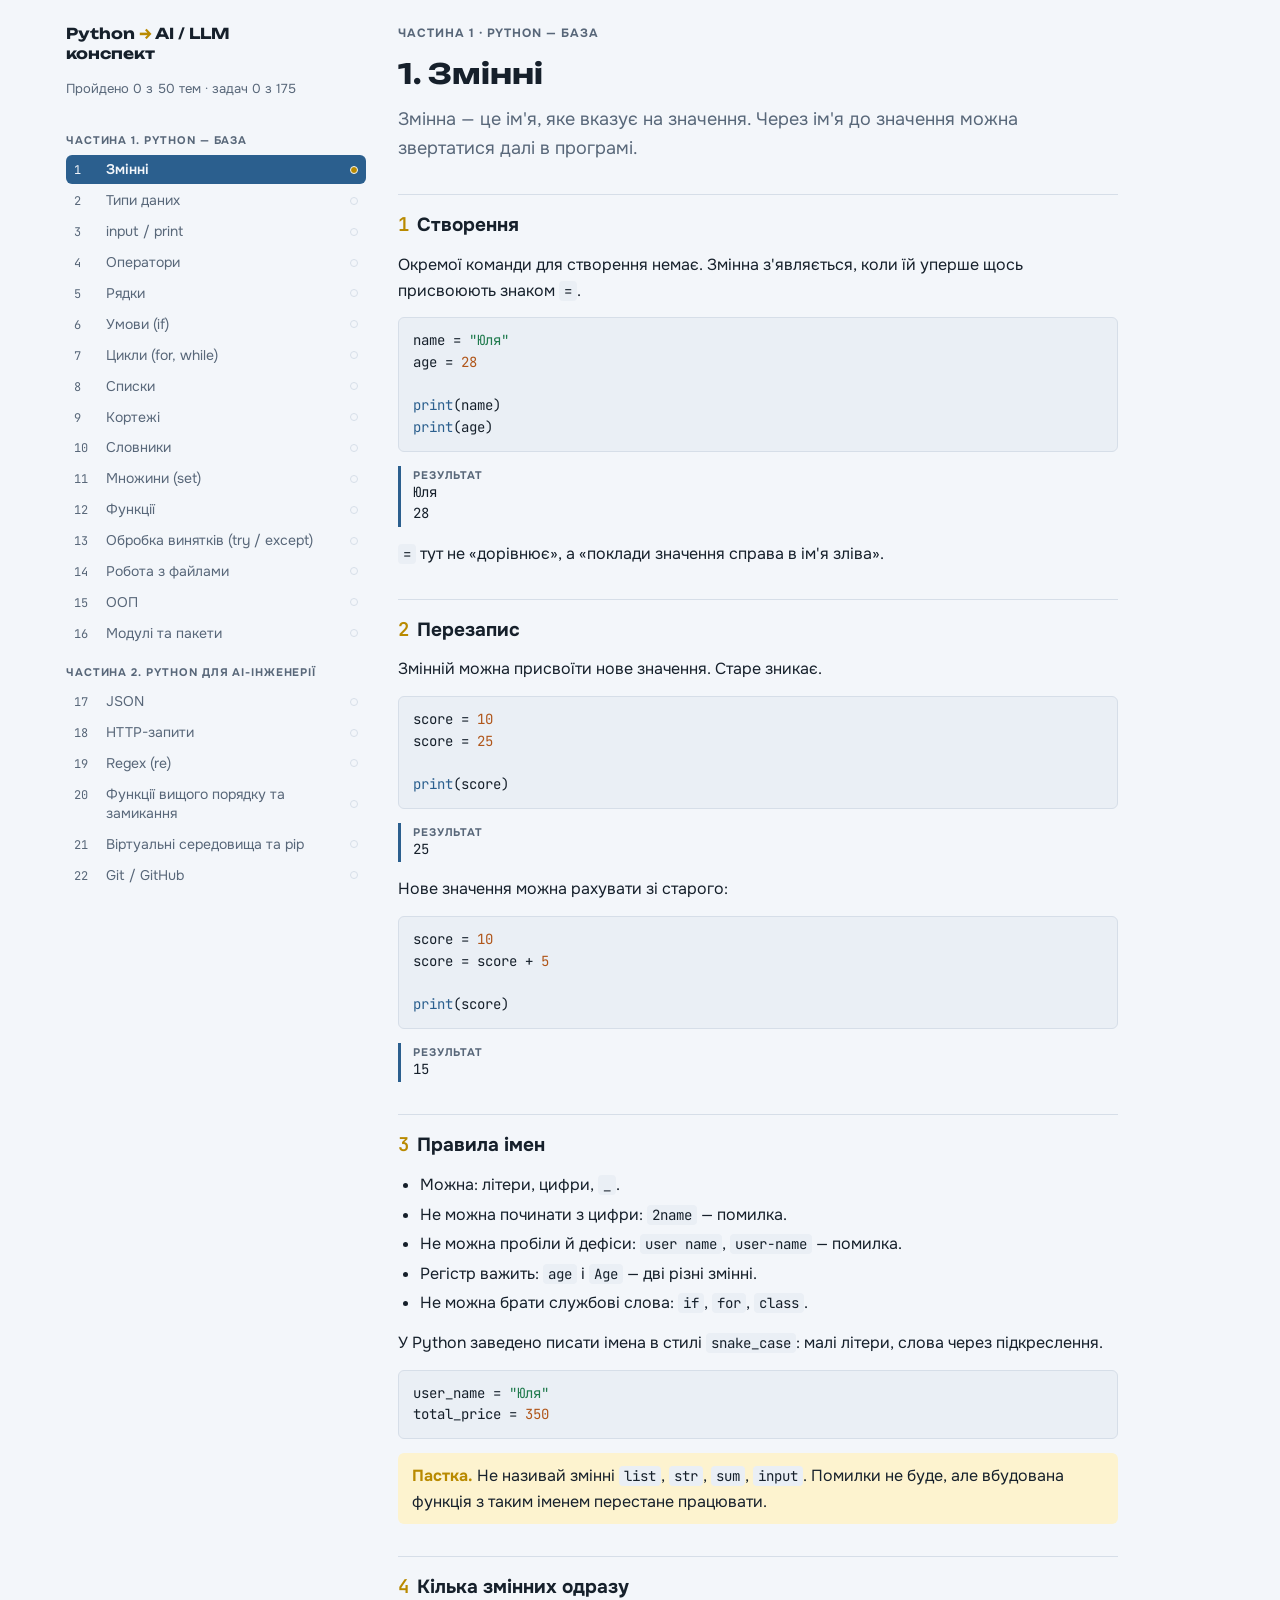
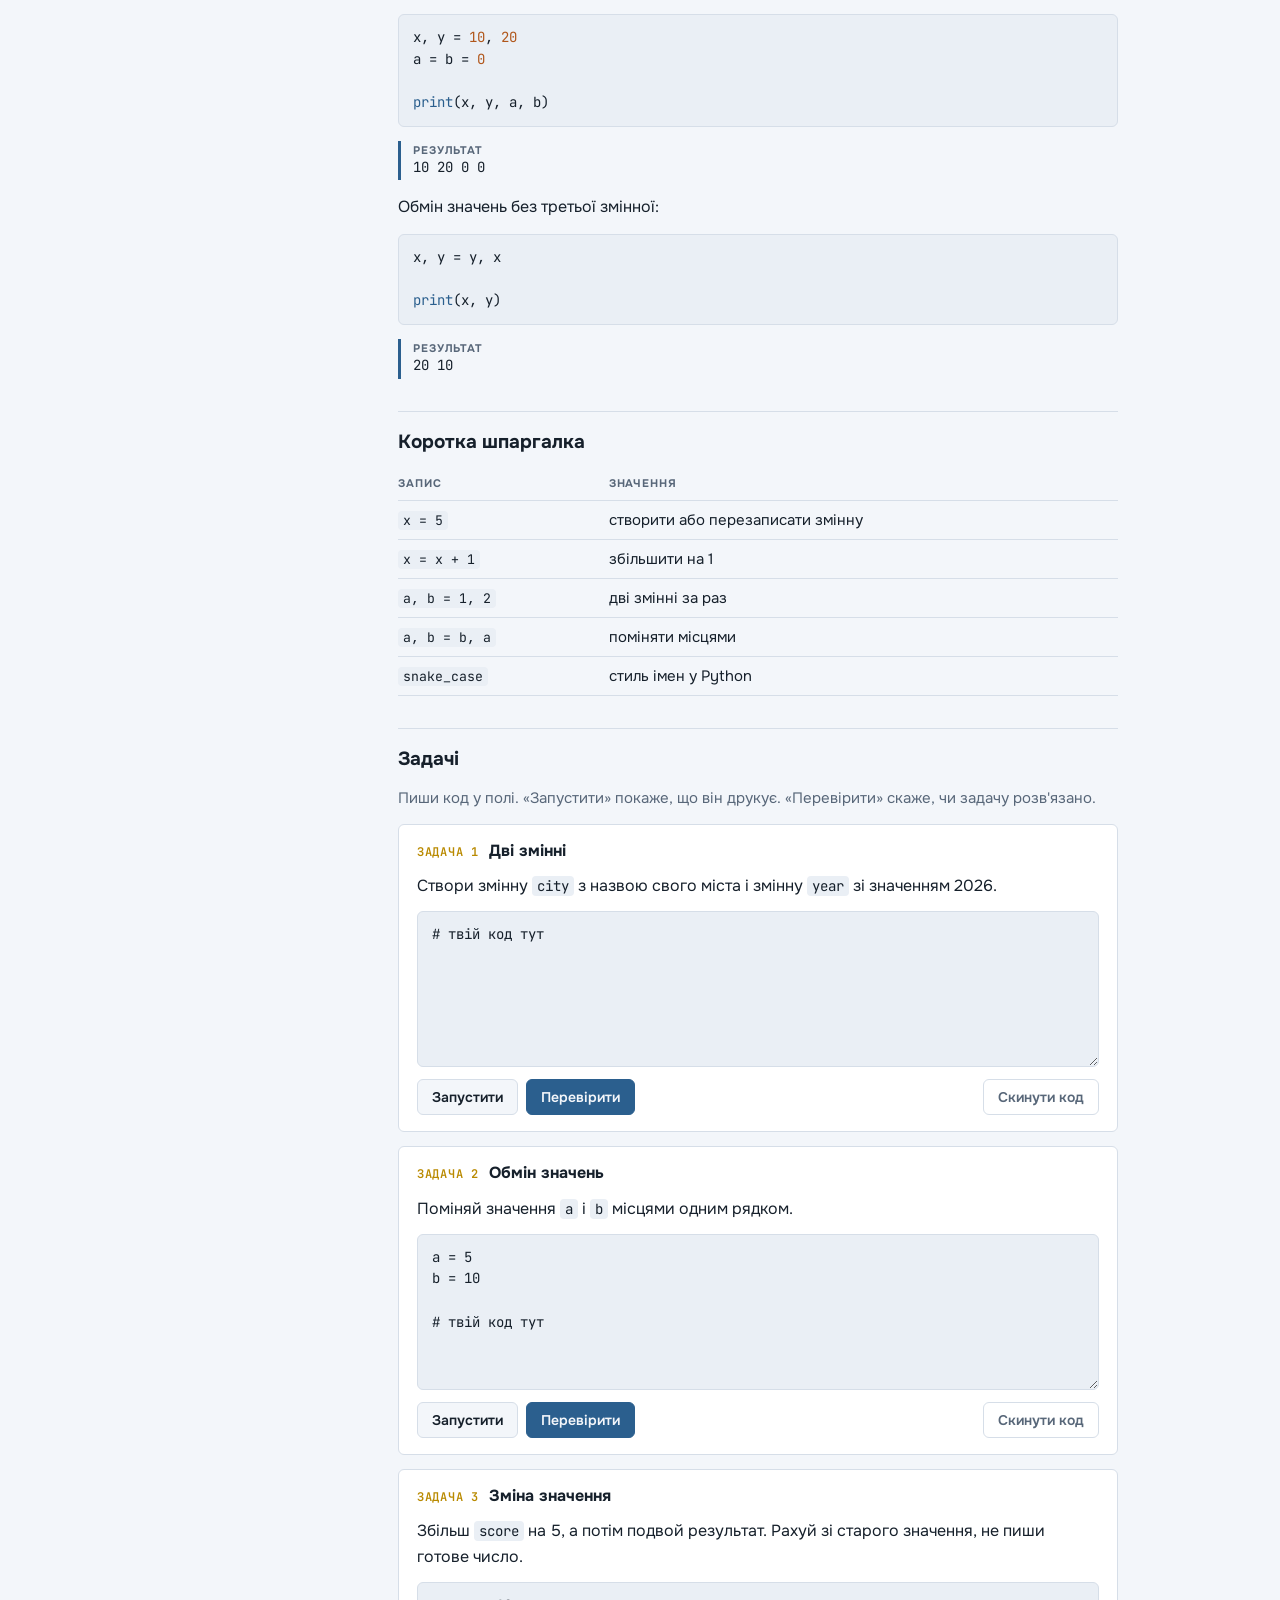
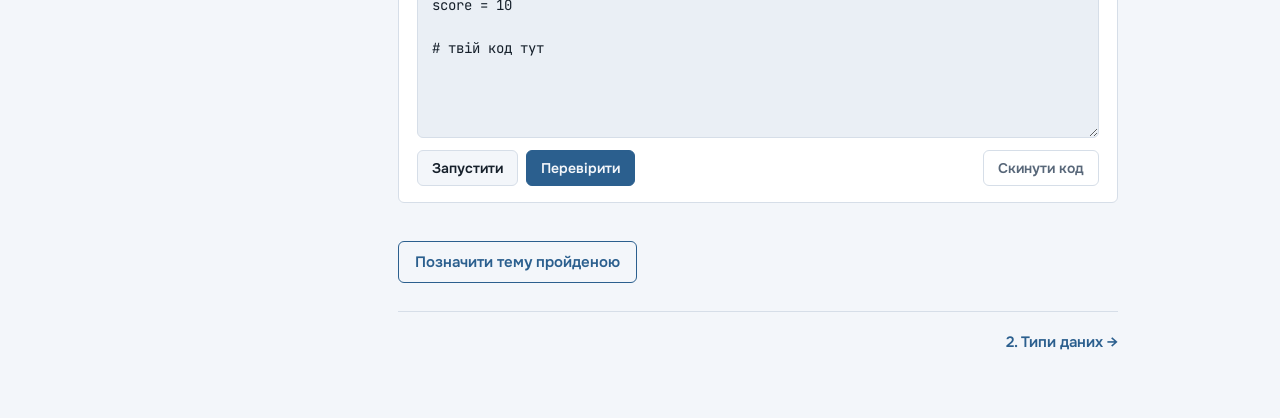
==== index.html @ 57c5b467 "Initial commit" ====
<!doctype html>
<html lang="uk">
<head>
<meta charset="utf-8">
<meta name="viewport" content="width=device-width, initial-scale=1, viewport-fit=cover">
<title>Конспект Python і LLM</title>
<link rel="stylesheet" href="https://fonts.googleapis.com/css2?family=JetBrains+Mono:wght@400;600&family=Onest:wght@400;500;600;700&family=Unbounded:wght@500;700&display=swap">
<link rel="stylesheet" href="styles.css">
</head>
<body>
<div class="shell">
  <aside class="side closed" id="side"></aside>
  <main>
    <div id="lessons">

<!-- ===================== 1 ===================== -->
<article class="lesson" id="t1">
  <p class="eyebrow">Частина 1 · Python — база</p>
  <h1>1. Змінні</h1>
  <p class="lead">Змінна — це ім'я, яке вказує на значення. Через ім'я до значення можна звертатися далі в програмі.</p>

  <h2><span class="num">1</span>Створення</h2>
  <p>Окремої команди для створення немає. Змінна з'являється, коли їй уперше щось присвоюють знаком <code>=</code>.</p>
  <pre class="py">name = "Юля"
age = 28

print(name)
print(age)</pre>
  <div class="out">Юля
28</div>
  <p><code>=</code> тут не «дорівнює», а «поклади значення справа в ім'я зліва».</p>

  <h2><span class="num">2</span>Перезапис</h2>
  <p>Змінній можна присвоїти нове значення. Старе зникає.</p>
  <pre class="py">score = 10
score = 25

print(score)</pre>
  <div class="out">25</div>
  <p>Нове значення можна рахувати зі старого:</p>
  <pre class="py">score = 10
score = score + 5

print(score)</pre>
  <div class="out">15</div>

  <h2><span class="num">3</span>Правила імен</h2>
  <ul>
    <li>Можна: літери, цифри, <code>_</code>.</li>
    <li>Не можна починати з цифри: <code>2name</code> — помилка.</li>
    <li>Не можна пробіли й дефіси: <code>user name</code>, <code>user-name</code> — помилка.</li>
    <li>Регістр важить: <code>age</code> і <code>Age</code> — дві різні змінні.</li>
    <li>Не можна брати службові слова: <code>if</code>, <code>for</code>, <code>class</code>.</li>
  </ul>
  <p>У Python заведено писати імена в стилі <code>snake_case</code>: малі літери, слова через підкреслення.</p>
  <pre class="py">user_name = "Юля"
total_price = 350</pre>
  <p class="note"><b>Пастка.</b> Не називай змінні <code>list</code>, <code>str</code>, <code>sum</code>, <code>input</code>. Помилки не буде, але вбудована функція з таким іменем перестане працювати.</p>

  <h2><span class="num">4</span>Кілька змінних одразу</h2>
  <pre class="py">x, y = 10, 20
a = b = 0

print(x, y, a, b)</pre>
  <div class="out">10 20 0 0</div>
  <p>Обмін значень без третьої змінної:</p>
  <pre class="py">x, y = y, x

print(x, y)</pre>
  <div class="out">20 10</div>

  <h2>Коротка шпаргалка</h2>
  <div class="table-wrap"><table>
    <tr><th>Запис</th><th>Значення</th></tr>
    <tr><td><code>x = 5</code></td><td>створити або перезаписати змінну</td></tr>
    <tr><td><code>x = x + 1</code></td><td>збільшити на 1</td></tr>
    <tr><td><code>a, b = 1, 2</code></td><td>дві змінні за раз</td></tr>
    <tr><td><code>a, b = b, a</code></td><td>поміняти місцями</td></tr>
    <tr><td><code>snake_case</code></td><td>стиль імен у Python</td></tr>
  </table></div>
</article>

<!-- ===================== 2 ===================== -->
<article class="lesson" id="t2">
  <p class="eyebrow">Частина 1 · Python — база</p>
  <h1>2. Типи даних</h1>
  <p class="lead">Кожне значення має тип. Тип визначає, що з цим значенням можна робити.</p>

  <h2><span class="num">1</span>Чотири базові типи</h2>
  <div class="table-wrap"><table>
    <tr><th>Тип</th><th>Що це</th><th>Приклад</th></tr>
    <tr><td><code>int</code></td><td>ціле число</td><td><code>42</code>, <code>-7</code>, <code>0</code></td></tr>
    <tr><td><code>float</code></td><td>дробове число</td><td><code>3.14</code>, <code>-0.5</code>, <code>2.0</code></td></tr>
    <tr><td><code>str</code></td><td>рядок (текст)</td><td><code>"привіт"</code>, <code>'42'</code></td></tr>
    <tr><td><code>bool</code></td><td>логічне значення</td><td><code>True</code>, <code>False</code></td></tr>
  </table></div>
  <p>Є ще <code>None</code> — «значення немає». Його повертає функція, яка нічого не повертає.</p>

  <h2><span class="num">2</span>Як дізнатися тип</h2>
  <pre class="py">print(type(42))
print(type(3.14))
print(type("42"))
print(type(True))</pre>
  <div class="out">&lt;class 'int'&gt;
&lt;class 'float'&gt;
&lt;class 'str'&gt;
&lt;class 'bool'&gt;</div>
  <p><code>42</code> і <code>"42"</code> — різні речі. Перше число, друге текст із двох символів.</p>

  <h2><span class="num">3</span>Перетворення типів</h2>
  <pre class="py">print(int("5") + 1)
print(float("2.5"))
print(str(10) + "0")
print(int(3.9))</pre>
  <div class="out">6
2.5
100
3</div>
  <p><code>int()</code> з дробового числа не округлює, а відкидає дробову частину. Для округлення є <code>round()</code>.</p>
  <p>Не кожен рядок можна перетворити на число:</p>
  <pre class="py">int("привіт")
int("3.7")</pre>
  <div class="out err">ValueError</div>
  <p><code>"3.7"</code> спершу треба перетворити через <code>float()</code>, а вже потім через <code>int()</code>.</p>

  <h2><span class="num">4</span>Що вважається False</h2>
  <p><code>bool()</code> перетворює будь-яке значення на <code>True</code> або <code>False</code>. «Порожні» значення дають <code>False</code>:</p>
  <pre class="py">print(bool(0))
print(bool(""))
print(bool([]))
print(bool(None))

print(bool(5))
print(bool("0"))</pre>
  <div class="out">False
False
False
False
True
True</div>
  <p><code>"0"</code> — непорожній рядок, тому <code>True</code>.</p>

  <h2><span class="num">5</span>Дробові числа неточні</h2>
  <pre class="py">print(0.1 + 0.2)</pre>
  <div class="out">0.30000000000000004</div>
  <p>Це не помилка Python, так комп'ютер зберігає дроби. Для показу користувачу округлюй: <code>round(0.1 + 0.2, 2)</code>.</p>

  <h2>Коротка шпаргалка</h2>
  <div class="table-wrap"><table>
    <tr><th>Функція</th><th>Значення</th></tr>
    <tr><td><code>type(x)</code></td><td>показати тип</td></tr>
    <tr><td><code>int(x)</code></td><td>у ціле число, дробова частина відкидається</td></tr>
    <tr><td><code>float(x)</code></td><td>у дробове число</td></tr>
    <tr><td><code>str(x)</code></td><td>у рядок</td></tr>
    <tr><td><code>bool(x)</code></td><td><code>False</code> для <code>0</code>, <code>""</code>, <code>[]</code>, <code>None</code>; інакше <code>True</code></td></tr>
    <tr><td><code>round(x, 2)</code></td><td>округлити до 2 знаків</td></tr>
  </table></div>
</article>

<!-- ===================== 3 ===================== -->
<article class="lesson" id="t3">
  <p class="eyebrow">Частина 1 · Python — база</p>
  <h1>3. input / print</h1>
  <p class="lead"><code>print()</code> виводить дані на екран, <code>input()</code> отримує їх від користувача.</p>

  <h2><span class="num">1</span>print</h2>
  <p>Можна передати кілька значень через кому. Між ними з'явиться пробіл.</p>
  <pre class="py">name = "Юля"
age = 28

print("Імʼя:", name, "вік:", age)</pre>
  <div class="out">Імʼя: Юля вік: 28</div>

  <h2><span class="num">2</span>sep і end</h2>
  <p><code>sep</code> — що ставити між значеннями. <code>end</code> — що ставити в кінці (типово перенос рядка).</p>
  <pre class="py">print(2026, 10, 5, sep="-")
print("Завантаження", end="...")
print("готово")</pre>
  <div class="out">2026-10-5
Завантаження...готово</div>

  <h2><span class="num">3</span>f-рядки</h2>
  <p>Найзручніший спосіб вставити змінні в текст. Перед лапками <code>f</code>, змінні у фігурних дужках.</p>
  <pre class="py">name = "Юля"
age = 28

print(f"Мене звати {name}, мені {age}")
print(f"Через рік буде {age + 1}")</pre>
  <div class="out">Мене звати Юля, мені 28
Через рік буде 29</div>
  <p>У дужках можна задати формат числа:</p>
  <pre class="py">price = 1234.5678

print(f"{price:.2f}")
print(f"{0.256:.0%}")</pre>
  <div class="out">1234.57
26%</div>

  <h2><span class="num">4</span>input</h2>
  <pre class="py">name = input("Як тебе звати? ")

print(f"Привіт, {name}")</pre>
  <p>Програма зупиняється, чекає на введення й Enter, а введене кладе у змінну.</p>

  <h2><span class="num">5</span>input завжди повертає рядок</h2>
  <pre class="py">age = input("Вік: ")    # вводимо 28

print(age + 1)</pre>
  <div class="out err">TypeError: can only concatenate str (not "int") to str</div>
  <p>Бо <code>age</code> — це <code>"28"</code>, а не <code>28</code>. Число треба перетворити:</p>
  <pre class="py">age = int(input("Вік: "))

print(age + 1)</pre>
  <div class="out">29</div>

  <h2>Коротка шпаргалка</h2>
  <div class="table-wrap"><table>
    <tr><th>Запис</th><th>Значення</th></tr>
    <tr><td><code>print(a, b)</code></td><td>вивести через пробіл</td></tr>
    <tr><td><code>sep="-"</code></td><td>роздільник між значеннями</td></tr>
    <tr><td><code>end=""</code></td><td>не переносити рядок</td></tr>
    <tr><td><code>f"{x}"</code></td><td>вставити змінну в текст</td></tr>
    <tr><td><code>f"{x:.2f}"</code></td><td>2 знаки після коми</td></tr>
    <tr><td><code>input("...")</code></td><td>запитати текст, завжди <code>str</code></td></tr>
    <tr><td><code>int(input())</code></td><td>запитати ціле число</td></tr>
  </table></div>
</article>

<!-- ===================== 4 ===================== -->
<article class="lesson" id="t4">
  <p class="eyebrow">Частина 1 · Python — база</p>
  <h1>4. Оператори</h1>
  <p class="lead">Оператори — це знаки дій: порахувати, порівняти, поєднати умови.</p>

  <h2><span class="num">1</span>Арифметичні</h2>
  <pre class="py">print(7 + 2)
print(7 - 2)
print(7 * 2)
print(7 / 2)
print(7 // 2)
print(7 % 2)
print(7 ** 2)</pre>
  <div class="out">9
5
14
3.5
3
1
49</div>
  <ul>
    <li><code>/</code> завжди дає <code>float</code>: <code>6 / 2</code> → <code>3.0</code>.</li>
    <li><code>//</code> — ділення без остачі.</li>
    <li><code>%</code> — остача від ділення.</li>
    <li><code>**</code> — степінь.</li>
  </ul>
  <p><code>%</code> часто використовують для перевірки парності:</p>
  <pre class="py">number = 10

print(number % 2 == 0)</pre>
  <div class="out">True</div>

  <h2><span class="num">2</span>Порівняння</h2>
  <p>Результат порівняння — завжди <code>True</code> або <code>False</code>.</p>
  <pre class="py">print(5 == 5)
print(5 != 3)
print(5 &gt; 3)
print(5 &lt;= 4)</pre>
  <div class="out">True
True
True
False</div>
  <p class="note"><b>Пастка.</b> <code>=</code> присвоює, <code>==</code> порівнює. <code>if x = 5:</code> — синтаксична помилка.</p>

  <h2><span class="num">3</span>Логічні</h2>
  <ul>
    <li><code>and</code> — <code>True</code>, якщо обидві умови істинні.</li>
    <li><code>or</code> — <code>True</code>, якщо хоча б одна істинна.</li>
    <li><code>not</code> — перевертає значення.</li>
  </ul>
  <pre class="py">age = 20
has_ticket = False

print(age &gt;= 18 and has_ticket)
print(age &gt;= 18 or has_ticket)
print(not has_ticket)</pre>
  <div class="out">False
True
True</div>

  <h2><span class="num">4</span>Скорочене присвоєння</h2>
  <pre class="py">count = 10

count += 5     # те саме, що count = count + 5
count -= 3
count *= 2

print(count)</pre>
  <div class="out">24</div>

  <h2><span class="num">5</span>Порядок виконання</h2>
  <p>Як у математиці: спершу дужки, потім <code>**</code>, потім <code>* / // %</code>, потім <code>+ -</code>. Далі порівняння, і в самому кінці <code>not</code>, <code>and</code>, <code>or</code>.</p>
  <pre class="py">print(2 + 3 * 4)
print((2 + 3) * 4)</pre>
  <div class="out">14
20</div>
  <p>Якщо є сумнів — став дужки.</p>

  <h2>Коротка шпаргалка</h2>
  <div class="table-wrap"><table>
    <tr><th>Оператор</th><th>Значення</th></tr>
    <tr><td><code>+ - *</code></td><td>додати, відняти, помножити</td></tr>
    <tr><td><code>/</code></td><td>поділити, результат <code>float</code></td></tr>
    <tr><td><code>//</code></td><td>ціла частина від ділення</td></tr>
    <tr><td><code>%</code></td><td>остача</td></tr>
    <tr><td><code>**</code></td><td>степінь</td></tr>
    <tr><td><code>== !=</code></td><td>дорівнює, не дорівнює</td></tr>
    <tr><td><code>&gt; &lt; &gt;= &lt;=</code></td><td>більше, менше</td></tr>
    <tr><td><code>and or not</code></td><td>і, або, не</td></tr>
    <tr><td><code>+= -= *=</code></td><td>змінити й присвоїти</td></tr>
  </table></div>
</article>

<!-- ===================== 5 ===================== -->
<article class="lesson" id="t5">
  <p class="eyebrow">Частина 1 · Python — база</p>
  <h1>5. Рядки</h1>
  <p class="lead">Рядок — це послідовність символів. У кожного символу є номер, тож із рядком можна працювати посимвольно.</p>

  <h2><span class="num">1</span>Індекси</h2>
  <p>Нумерація починається з 0. Від'ємні індекси рахують з кінця.</p>
  <pre class="py">word = "Python"

print(word[0])
print(word[1])
print(word[-1])
print(len(word))</pre>
  <div class="out">P
y
n
6</div>
  <p>Індекс поза межами рядка дає <code>IndexError</code>.</p>

  <h2><span class="num">2</span>Зрізи</h2>
  <p><code>[початок:кінець:крок]</code>. Початок входить, кінець — ні.</p>
  <pre class="py">word = "Python"

print(word[0:2])
print(word[2:])
print(word[:3])
print(word[::2])
print(word[::-1])</pre>
  <div class="out">Py
thon
Pyt
Pto
nohtyP</div>

  <h2><span class="num">3</span>Рядки не змінюються</h2>
  <pre class="py">word = "Python"

word[0] = "J"</pre>
  <div class="out err">TypeError</div>
  <p>Символ у рядку замінити не можна. Можна створити новий рядок:</p>
  <pre class="py">word = "J" + word[1:]

print(word)</pre>
  <div class="out">Jython</div>
  <p>Через це всі методи рядків повертають новий рядок, а старий лишається як був.</p>
  <pre class="py">text = "привіт"
text.upper()

print(text)

text = text.upper()

print(text)</pre>
  <div class="out">привіт
ПРИВІТ</div>

  <h2><span class="num">4</span>Склеювання й повторення</h2>
  <pre class="py">print("Py" + "thon")
print("ха" * 3)</pre>
  <div class="out">Python
хахаха</div>

  <h2><span class="num">5</span>Найуживаніші методи</h2>
  <pre class="py">text = "  Привіт, світ!  "

print(text.strip())
print(text.strip().lower())
print(text.replace("світ", "Python"))
print("світ" in text)
print(text.count("і"))
print(text.strip().startswith("При"))</pre>
  <div class="out">Привіт, світ!
привіт, світ!
  Привіт, Python!
True
2
True</div>

  <h2><span class="num">6</span>split і join</h2>
  <p><code>split()</code> ріже рядок на список. <code>join()</code> збирає список назад у рядок.</p>
  <pre class="py">tags = "python,ai,llm"

parts = tags.split(",")
print(parts)

print(" | ".join(parts))</pre>
  <div class="out">['python', 'ai', 'llm']
python | ai | llm</div>
  <p><code>split()</code> без аргументів ріже по пробілах і прибирає зайві.</p>

  <h2><span class="num">7</span>Лапки всередині f-рядка</h2>
  <p>З Python 3.12 всередині f-рядка можна вживати ті самі лапки, що й зовні:</p>
  <pre>user = {"name": "Юля"}

print(f"Привіт, {user["name"]}")</pre>
  <div class="out">Привіт, Юля</div>

  <h2>Коротка шпаргалка</h2>
  <div class="table-wrap"><table>
    <tr><th>Запис</th><th>Значення</th></tr>
    <tr><td><code>s[0]</code>, <code>s[-1]</code></td><td>перший, останній символ</td></tr>
    <tr><td><code>s[a:b]</code></td><td>зріз від <code>a</code> до <code>b</code>, не включаючи <code>b</code></td></tr>
    <tr><td><code>s[::-1]</code></td><td>розвернути</td></tr>
    <tr><td><code>len(s)</code></td><td>довжина</td></tr>
    <tr><td><code>upper()</code> / <code>lower()</code></td><td>великі / малі літери</td></tr>
    <tr><td><code>strip()</code></td><td>прибрати пробіли з країв</td></tr>
    <tr><td><code>replace(a, b)</code></td><td>замінити <code>a</code> на <code>b</code></td></tr>
    <tr><td><code>split(sep)</code></td><td>рядок → список</td></tr>
    <tr><td><code>sep.join(list)</code></td><td>список → рядок</td></tr>
    <tr><td><code>find(x)</code></td><td>індекс першого входження або <code>-1</code></td></tr>
    <tr><td><code>count(x)</code></td><td>скільки разів трапляється</td></tr>
    <tr><td><code>x in s</code></td><td>чи є підрядок</td></tr>
  </table></div>
</article>

<!-- ===================== 6 ===================== -->
<article class="lesson" id="t6">
  <p class="eyebrow">Частина 1 · Python — база</p>
  <h1>6. Умови (if)</h1>
  <p class="lead">Умова дає програмі вибір: виконати блок коду чи пропустити його.</p>

  <h2><span class="num">1</span>if</h2>
  <pre class="py">age = 20

if age &gt;= 18:
    print("Доступ дозволено")</pre>
  <div class="out">Доступ дозволено</div>
  <p>Після умови двокрапка. Код усередині — з відступом у 4 пробіли. Відступ і є межею блоку: що з відступом, те всередині <code>if</code>.</p>

  <h2><span class="num">2</span>else</h2>
  <pre class="py">age = 15

if age &gt;= 18:
    print("Доступ дозволено")
else:
    print("Доступ заборонено")</pre>
  <div class="out">Доступ заборонено</div>

  <h2><span class="num">3</span>elif</h2>
  <p>Коли варіантів більше двох. Перевірки йдуть згори вниз, виконується перша істинна, решта пропускаються.</p>
  <pre class="py">score = 82

if score &gt;= 90:
    print("Відмінно")
elif score &gt;= 75:
    print("Добре")
elif score &gt;= 60:
    print("Задовільно")
else:
    print("Не склала")</pre>
  <div class="out">Добре</div>
  <p class="note"><b>Пастка.</b> Порядок важить. Якщо першою поставити <code>score &gt;= 60</code>, то для 82 і 95 теж виведеться «Задовільно».</p>

  <h2><span class="num">4</span>Кілька умов</h2>
  <pre class="py">age = 25
has_ticket = True

if age &gt;= 18 and has_ticket:
    print("Проходь")</pre>
  <div class="out">Проходь</div>
  <p>Перевірку діапазону можна писати ланцюжком:</p>
  <pre class="py">temperature = 22

if 18 &lt;= temperature &lt;= 25:
    print("Комфортно")</pre>
  <div class="out">Комфортно</div>

  <h2><span class="num">5</span>Вкладені умови</h2>
  <pre class="py">is_logged_in = True
is_admin = False

if is_logged_in:
    if is_admin:
        print("Панель адміна")
    else:
        print("Особистий кабінет")
else:
    print("Увійдіть у систему")</pre>
  <div class="out">Особистий кабінет</div>

  <h2><span class="num">6</span>Перевірка «чи порожнє»</h2>
  <p>В умові будь-яке значення сприймається як <code>True</code> чи <code>False</code>. Порожній рядок, <code>0</code>, порожній список, <code>None</code> — це <code>False</code>.</p>
  <pre class="py">name = ""

if name:
    print(f"Привіт, {name}")
else:
    print("Імʼя не вказано")</pre>
  <div class="out">Імʼя не вказано</div>

  <h2><span class="num">7</span>Умова в один рядок</h2>
  <pre class="py">age = 20
status = "дорослий" if age &gt;= 18 else "дитина"

print(status)</pre>
  <div class="out">дорослий</div>

  <h2>Коротка шпаргалка</h2>
  <div class="table-wrap"><table>
    <tr><th>Запис</th><th>Значення</th></tr>
    <tr><td><code>if умова:</code></td><td>виконати, якщо істина</td></tr>
    <tr><td><code>elif умова:</code></td><td>інакше перевірити ще одну</td></tr>
    <tr><td><code>else:</code></td><td>якщо нічого не підійшло</td></tr>
    <tr><td><code>a and b</code></td><td>обидві умови</td></tr>
    <tr><td><code>a or b</code></td><td>хоча б одна</td></tr>
    <tr><td><code>1 &lt; x &lt; 10</code></td><td>перевірка діапазону</td></tr>
    <tr><td><code>if x:</code></td><td>чи <code>x</code> непорожнє</td></tr>
    <tr><td><code>a if умова else b</code></td><td>вибір в один рядок</td></tr>
  </table></div>
</article>

<!-- ===================== 7 ===================== -->
<article class="lesson" id="t7">
  <p class="eyebrow">Частина 1 · Python — база</p>
  <h1>7. Цикли (for, while)</h1>
  <p class="lead">Цикл повторює блок коду. <code>for</code> — коли відомо, що перебирати. <code>while</code> — коли повторюємо, доки діє умова.</p>

  <h2><span class="num">1</span>for і range</h2>
  <pre class="py">for i in range(5):
    print(i)</pre>
  <div class="out">0
1
2
3
4</div>
  <p><code>range(5)</code> дає числа від 0 до 4. Кінець не входить, як у зрізах.</p>
  <div class="table-wrap"><table>
    <tr><th>Запис</th><th>Числа</th></tr>
    <tr><td><code>range(5)</code></td><td>0, 1, 2, 3, 4</td></tr>
    <tr><td><code>range(2, 6)</code></td><td>2, 3, 4, 5</td></tr>
    <tr><td><code>range(0, 10, 2)</code></td><td>0, 2, 4, 6, 8</td></tr>
    <tr><td><code>range(5, 0, -1)</code></td><td>5, 4, 3, 2, 1</td></tr>
  </table></div>

  <h2><span class="num">2</span>for по рядку та списку</h2>
  <pre class="py">for letter in "AI":
    print(letter)

models = ["gpt", "claude", "gemini"]

for model in models:
    print(model.upper())</pre>
  <div class="out">A
I
GPT
CLAUDE
GEMINI</div>

  <h2><span class="num">3</span>Накопичення результату</h2>
  <p>Типовий прийом: змінна створюється перед циклом, а в циклі поповнюється.</p>
  <pre class="py">prices = [100, 250, 50]
total = 0

for price in prices:
    total += price

print(total)</pre>
  <div class="out">400</div>

  <h2><span class="num">4</span>enumerate</h2>
  <p>Коли потрібні і номер, і елемент.</p>
  <pre class="py">models = ["gpt", "claude"]

for index, model in enumerate(models, start=1):
    print(index, model)</pre>
  <div class="out">1 gpt
2 claude</div>

  <h2><span class="num">5</span>while</h2>
  <pre class="py">attempts = 3

while attempts &gt; 0:
    print(f"Залишилось спроб: {attempts}")
    attempts -= 1</pre>
  <div class="out">Залишилось спроб: 3
Залишилось спроб: 2
Залишилось спроб: 1</div>
  <p class="note"><b>Пастка.</b> Якщо в тілі <code>while</code> ніщо не змінює умову, цикл не закінчиться ніколи. Тут без <code>attempts -= 1</code> програма зависне. Зупинити можна через Ctrl+C.</p>

  <h2><span class="num">6</span>break і continue</h2>
  <ul>
    <li><code>break</code> — вийти з циклу зовсім.</li>
    <li><code>continue</code> — пропустити цей крок і перейти до наступного.</li>
  </ul>
  <pre class="py">for number in range(1, 8):
    if number == 3:
        continue
    if number == 6:
        break
    print(number)</pre>
  <div class="out">1
2
4
5</div>

  <h2><span class="num">7</span>while True</h2>
  <p>Нескінченний цикл із виходом через <code>break</code>. Зручно для повторного запиту в користувача.</p>
  <pre class="py">while True:
    answer = input("Введи число: ")
    if answer.isdigit():
        break
    print("Це не число, спробуй ще")

print(f"Дякую, отримала {answer}")</pre>

  <h2>Коротка шпаргалка</h2>
  <div class="table-wrap"><table>
    <tr><th>Запис</th><th>Значення</th></tr>
    <tr><td><code>for x in послідовність:</code></td><td>перебрати елементи</td></tr>
    <tr><td><code>range(a, b, крок)</code></td><td>числа від <code>a</code> до <code>b</code>, не включаючи <code>b</code></td></tr>
    <tr><td><code>enumerate(список)</code></td><td>номер + елемент</td></tr>
    <tr><td><code>while умова:</code></td><td>повторювати, доки істина</td></tr>
    <tr><td><code>break</code></td><td>вийти з циклу</td></tr>
    <tr><td><code>continue</code></td><td>перейти до наступного кроку</td></tr>
  </table></div>
</article>

<!-- ===================== 8 ===================== -->
<article class="lesson" id="t8">
  <p class="eyebrow">Частина 1 · Python — база</p>
  <h1>8. Списки</h1>
  <p class="lead">Список — впорядкований набір значень, який можна змінювати. Найуживаніша структура даних у Python.</p>

  <h2><span class="num">1</span>Створення й доступ</h2>
  <pre class="py">models = ["gpt", "claude", "gemini"]

print(models[0])
print(models[-1])
print(models[0:2])
print(len(models))</pre>
  <div class="out">gpt
gemini
['gpt', 'claude']
3</div>
  <p>Індекси та зрізи працюють так само, як у рядках. У списку можуть лежати значення різних типів, навіть інші списки.</p>

  <h2><span class="num">2</span>Списки змінюються</h2>
  <p>На відміну від рядка, елемент можна замінити на місці.</p>
  <pre class="py">models = ["gpt", "claude", "gemini"]
models[0] = "llama"

print(models)</pre>
  <div class="out">['llama', 'claude', 'gemini']</div>

  <h2><span class="num">3</span>Додавання</h2>
  <pre class="py">numbers = [1, 2, 3]

numbers.append(4)
numbers.insert(0, 0)
numbers.extend([5, 6])

print(numbers)</pre>
  <div class="out">[0, 1, 2, 3, 4, 5, 6]</div>
  <ul>
    <li><code>append(x)</code> — один елемент у кінець.</li>
    <li><code>insert(i, x)</code> — на позицію <code>i</code>.</li>
    <li><code>extend(список)</code> — усі елементи іншого списку в кінець.</li>
  </ul>
  <p class="note"><b>Пастка.</b> <code>append([5, 6])</code> додасть один елемент — цілий список: <code>[1, 2, 3, [5, 6]]</code>.</p>

  <h2><span class="num">4</span>Видалення</h2>
  <pre class="py">numbers = [10, 20, 30, 40]

numbers.remove(20)
last = numbers.pop()
del numbers[0]

print(numbers)
print(last)</pre>
  <div class="out">[30]
40</div>
  <ul>
    <li><code>remove(x)</code> — видаляє перше входження за значенням. Якщо немає — <code>ValueError</code>.</li>
    <li><code>pop()</code> — забирає останній елемент і повертає його. <code>pop(i)</code> — за індексом.</li>
    <li><code>del список[i]</code> — видаляє за індексом.</li>
  </ul>

  <h2><span class="num">5</span>Сортування</h2>
  <pre class="py">numbers = [3, 1, 2]

print(sorted(numbers))
print(numbers)

numbers.sort(reverse=True)
print(numbers)</pre>
  <div class="out">[1, 2, 3]
[3, 1, 2]
[3, 2, 1]</div>
  <p><code>sorted()</code> повертає новий список. <code>.sort()</code> змінює сам список і повертає <code>None</code>.</p>
  <p class="note"><b>Пастка.</b> <code>numbers = numbers.sort()</code> запише в змінну <code>None</code>, список загубиться.</p>

  <h2><span class="num">6</span>Корисні функції</h2>
  <pre class="py">numbers = [4, 8, 15]

print(sum(numbers))
print(min(numbers), max(numbers))
print(8 in numbers)
print(numbers.index(15))
print(numbers.count(4))</pre>
  <div class="out">27
4 15
True
2
1</div>

  <h2><span class="num">7</span>Копія списку</h2>
  <pre class="py">a = [1, 2, 3]
b = a
b.append(4)

print(a)</pre>
  <div class="out">[1, 2, 3, 4]</div>
  <p><code>b = a</code> не створює копію. Обидва імені вказують на той самий список. Для справжньої копії:</p>
  <pre class="py">b = a.copy()</pre>

  <h2><span class="num">8</span>Генератор списку</h2>
  <p>Короткий запис циклу, який будує список.</p>
  <pre class="py">numbers = [1, 2, 3, 4, 5]

squares = [n ** 2 for n in numbers]
even = [n for n in numbers if n % 2 == 0]

print(squares)
print(even)</pre>
  <div class="out">[1, 4, 9, 16, 25]
[2, 4]</div>

  <h2>Коротка шпаргалка</h2>
  <div class="table-wrap"><table>
    <tr><th>Операція</th><th>Значення</th></tr>
    <tr><td><code>append(x)</code></td><td>додати в кінець</td></tr>
    <tr><td><code>insert(i, x)</code></td><td>вставити на позицію</td></tr>
    <tr><td><code>extend(list)</code></td><td>додати всі елементи іншого списку</td></tr>
    <tr><td><code>remove(x)</code></td><td>видалити за значенням</td></tr>
    <tr><td><code>pop()</code></td><td>забрати останній і повернути</td></tr>
    <tr><td><code>sort()</code></td><td>відсортувати на місці</td></tr>
    <tr><td><code>sorted(list)</code></td><td>новий відсортований список</td></tr>
    <tr><td><code>copy()</code></td><td>копія</td></tr>
    <tr><td><code>len / sum / min / max</code></td><td>довжина, сума, найменше, найбільше</td></tr>
    <tr><td><code>[дія for x in list if умова]</code></td><td>генератор списку</td></tr>
  </table></div>
</article>

<!-- ===================== 9 ===================== -->
<article class="lesson" id="t9">
  <p class="eyebrow">Частина 1 · Python — база</p>
  <h1>9. Кортежі</h1>
  <p class="lead">Кортеж — це список, який не можна змінити після створення.</p>

  <h2><span class="num">1</span>Створення</h2>
  <pre class="py">point = (10, 20)
colors = ("red", "green", "blue")

print(point[0])
print(len(colors))</pre>
  <div class="out">10
3</div>
  <p>Круглі дужки замість квадратних. Індекси, зрізи, <code>len()</code>, <code>in</code>, <code>for</code> працюють як у списку.</p>

  <h2><span class="num">2</span>Кортеж не змінюється</h2>
  <pre class="py">point = (10, 20)

point[0] = 15</pre>
  <div class="out err">TypeError</div>
  <p>Немає й <code>append()</code>, <code>remove()</code>, <code>sort()</code>. З методів є лише <code>count()</code> та <code>index()</code>.</p>

  <h2><span class="num">3</span>Кортеж з одного елемента</h2>
  <pre class="py">a = (5)
b = (5,)

print(type(a))
print(type(b))</pre>
  <div class="out">&lt;class 'int'&gt;
&lt;class 'tuple'&gt;</div>
  <p>Кортеж робить кома, а не дужки. Без коми <code>(5)</code> — просто число в дужках.</p>

  <h2><span class="num">4</span>Розпакування</h2>
  <pre class="py">user = ("Юля", 28, "Київ")

name, age, city = user

print(name)
print(city)</pre>
  <div class="out">Юля
Київ</div>
  <p>Змінних зліва має бути стільки ж, скільки елементів у кортежі. Інакше — <code>ValueError</code>.</p>
  <p>Саме так працює <code>a, b = b, a</code> і <code>for index, item in enumerate(...)</code>.</p>

  <h2><span class="num">5</span>Коли брати кортеж, а не список</h2>
  <ul>
    <li>Дані не мають змінюватися: координати, дата, налаштування.</li>
    <li>Кілька значень, що йдуть разом: <code>(назва, ціна)</code>.</li>
    <li>Потрібен ключ словника або елемент множини. Список там не підійде, кортеж підійде.</li>
  </ul>
  <pre class="py">visits = {
    ("Київ", "Львів"): 540,
    ("Київ", "Одеса"): 475,
}

print(visits[("Київ", "Львів")])</pre>
  <div class="out">540</div>

  <h2><span class="num">6</span>Перетворення</h2>
  <pre class="py">numbers = [1, 2, 3]

as_tuple = tuple(numbers)
as_list = list(as_tuple)

print(as_tuple)
print(as_list)</pre>
  <div class="out">(1, 2, 3)
[1, 2, 3]</div>

  <h2>Коротка шпаргалка</h2>
  <div class="table-wrap"><table>
    <tr><th>Запис</th><th>Значення</th></tr>
    <tr><td><code>(1, 2, 3)</code></td><td>кортеж</td></tr>
    <tr><td><code>(5,)</code></td><td>кортеж з одного елемента</td></tr>
    <tr><td><code>t[0]</code></td><td>доступ за індексом</td></tr>
    <tr><td><code>a, b = t</code></td><td>розпакування</td></tr>
    <tr><td><code>count(x)</code></td><td>скільки разів трапляється</td></tr>
    <tr><td><code>index(x)</code></td><td>індекс першого входження</td></tr>
    <tr><td><code>tuple(list)</code></td><td>список → кортеж</td></tr>
  </table></div>
</article>

<!-- ===================== 10 ===================== -->
<article class="lesson" id="t10">
  <p class="eyebrow">Частина 1 · Python — база</p>
  <h1>10. Словники</h1>
  <p class="lead">Словник зберігає пари «ключ: значення». До значення звертаються не за номером, а за ключем.</p>

  <h2><span class="num">1</span>Створення й доступ</h2>
  <pre class="py">user = {
    "name": "Юля",
    "age": 28,
    "city": "Київ",
}

print(user["name"])</pre>
  <div class="out">Юля</div>

  <h2><span class="num">2</span>[] проти get()</h2>
  <pre class="py">print(user["email"])</pre>
  <div class="out err">KeyError: 'email'</div>
  <p><code>get()</code> помилки не дає. Якщо ключа немає, повертає <code>None</code> або значення, яке ти вкажеш.</p>
  <pre class="py">print(user.get("email"))
print(user.get("email", "не вказано"))</pre>
  <div class="out">None
не вказано</div>

  <h2><span class="num">3</span>Додавання та зміна</h2>
  <p>Запис однаковий. Є ключ — значення заміниться. Немає — з'явиться нова пара.</p>
  <pre class="py">user["age"] = 29
user["email"] = "yulia@example.com"

print(user)</pre>
  <div class="out">{'name': 'Юля', 'age': 29, 'city': 'Київ', 'email': 'yulia@example.com'}</div>
  <p>Ключі унікальні: двох однакових у словнику бути не може.</p>

  <h2><span class="num">4</span>Видалення</h2>
  <pre class="py">city = user.pop("city")
del user["email"]

print(city)
print(user)</pre>
  <div class="out">Київ
{'name': 'Юля', 'age': 29}</div>
  <p><code>pop("ключ", None)</code> не дасть помилки, якщо ключа немає.</p>

  <h2><span class="num">5</span>in перевіряє ключі</h2>
  <pre class="py">user = {"name": "Юля", "age": 28}

print("name" in user)
print("Юля" in user)</pre>
  <div class="out">True
False</div>
  <p>Щоб шукати серед значень: <code>"Юля" in user.values()</code>.</p>

  <h2><span class="num">6</span>Перебір</h2>
  <pre class="py">user = {"name": "Юля", "age": 28}

for key in user:
    print(key)

for key, value in user.items():
    print(f"{key}: {value}")</pre>
  <div class="out">name
age
name: Юля
age: 28</div>
  <ul>
    <li><code>keys()</code> — усі ключі.</li>
    <li><code>values()</code> — усі значення.</li>
    <li><code>items()</code> — пари <code>(ключ, значення)</code>.</li>
  </ul>

  <h2><span class="num">7</span>Підрахунок через словник</h2>
  <p>Дуже частий прийом: рахуємо, скільки разів щось трапилося.</p>
  <pre class="py">words = ["ai", "python", "ai", "llm", "ai"]
counts = {}

for word in words:
    counts[word] = counts.get(word, 0) + 1

print(counts)</pre>
  <div class="out">{'ai': 3, 'python': 1, 'llm': 1}</div>

  <h2><span class="num">8</span>Вкладені структури</h2>
  <p>Так виглядає більшість даних з API: список словників, у яких усередині ще словники та списки.</p>
  <pre class="py">users = [
    {"name": "Юля", "skills": ["python", "sql"]},
    {"name": "Олег", "skills": ["js"]},
]

print(users[0]["skills"][1])

for user in users:
    print(user["name"], len(user["skills"]))</pre>
  <div class="out">sql
Юля 2
Олег 1</div>

  <h2>Коротка шпаргалка</h2>
  <div class="table-wrap"><table>
    <tr><th>Операція</th><th>Значення</th></tr>
    <tr><td><code>d["key"]</code></td><td>значення, помилка якщо ключа немає</td></tr>
    <tr><td><code>d.get("key", x)</code></td><td>значення або <code>x</code></td></tr>
    <tr><td><code>d["key"] = v</code></td><td>додати або змінити</td></tr>
    <tr><td><code>d.pop("key")</code></td><td>видалити й повернути</td></tr>
    <tr><td><code>del d["key"]</code></td><td>видалити</td></tr>
    <tr><td><code>"key" in d</code></td><td>чи є ключ</td></tr>
    <tr><td><code>d.keys()</code></td><td>ключі</td></tr>
    <tr><td><code>d.values()</code></td><td>значення</td></tr>
    <tr><td><code>d.items()</code></td><td>пари ключ-значення</td></tr>
    <tr><td><code>d.update(d2)</code></td><td>долити інший словник</td></tr>
  </table></div>
</article>

<!-- ===================== 11 ===================== -->
<article class="lesson" id="t11">
  <p class="eyebrow">Частина 1 · Python — база</p>
  <h1>11. Множини (set)</h1>
  <p class="lead">Множина схожа на список, але в ній немає дублікатів і немає порядку.</p>

  <pre class="py">numbers = {1, 2, 3, 4}</pre>

  <h2><span class="num">1</span>У множині немає дублікатів</h2>
  <pre class="py">numbers = {1, 2, 2, 3, 3, 3}

print(numbers)</pre>
  <div class="out">{1, 2, 3}</div>
  <p>Повтори прибираються автоматично.</p>

  <h2><span class="num">2</span>У множини немає індексів</h2>
  <pre class="py">numbers = {10, 20, 30}

print(numbers[0])</pre>
  <div class="out err">TypeError</div>
  <p>Множина не має порядку, на який можна покладатися, тому доступу через <code>numbers[0]</code> немає. Перебрати всі елементи можна циклом:</p>
  <pre class="py">for number in numbers:
    print(number)</pre>

  <h2><span class="num">3</span>Додавання</h2>
  <pre class="py">numbers = {1, 2, 3}

numbers.add(4)

print(numbers)</pre>
  <div class="out">{1, 2, 3, 4}</div>
  <p>Якщо додати те, що вже є (<code>numbers.add(2)</code>), нічого не зміниться.</p>

  <h2><span class="num">4</span>Видалення</h2>
  <pre class="py">numbers.remove(2)
numbers.discard(2)</pre>
  <ul>
    <li><code>remove(x)</code> — видаляє. Якщо елемента немає — <code>KeyError</code>.</li>
    <li><code>discard(x)</code> — видаляє, а якщо елемента немає, мовчки нічого не робить.</li>
  </ul>

  <h2><span class="num">5</span>in і not in</h2>
  <pre class="py">numbers = {10, 20, 30}

print(20 in numbers)
print(50 not in numbers)</pre>
  <div class="out">True
True</div>
  <p>Перевірка <code>in</code> у множині працює набагато швидше, ніж у списку. На великих даних це помітно.</p>

  <h2><span class="num">6</span>Операції над множинами</h2>
  <p>Головна причина використовувати <code>set</code>.</p>
  <pre class="py">a = {1, 2, 3, 4}
b = {3, 4, 5, 6}

print(a | b)    # об'єднання: всі унікальні
print(a &amp; b)    # перетин: тільки спільні
print(a - b)    # різниця: є в a, немає в b
print(a ^ b)    # симетрична різниця: є тільки в одній</pre>
  <div class="out">{1, 2, 3, 4, 5, 6}
{3, 4}
{1, 2}
{1, 2, 5, 6}</div>

  <h2><span class="num">7</span>Порожня множина</h2>
  <pre class="py">empty = set()
not_a_set = {}

print(type(empty))
print(type(not_a_set))</pre>
  <div class="out">&lt;class 'set'&gt;
&lt;class 'dict'&gt;</div>
  <p class="note"><b>Пастка.</b> <code>{}</code> — це порожній словник. Порожня множина створюється тільки через <code>set()</code>.</p>

  <h2><span class="num">8</span>Прибрати дублікати зі списку</h2>
  <pre class="py">tags = ["ai", "python", "ai", "llm", "python"]

unique = list(set(tags))

print(len(unique))</pre>
  <div class="out">3</div>
  <p>Порядок елементів після цього може змінитися.</p>

  <h2><span class="num">9</span>Що можна класти в множину</h2>
  <p>Тільки незмінні значення: числа, рядки, кортежі. Список або словник покласти не вийде.</p>
  <pre class="py">data = {[1, 2], [3, 4]}</pre>
  <div class="out err">TypeError: unhashable type: 'list'</div>

  <h2>Коротка шпаргалка</h2>
  <div class="table-wrap"><table>
    <tr><th>Операція</th><th>Значення</th></tr>
    <tr><td><code>add()</code></td><td>додати елемент</td></tr>
    <tr><td><code>remove()</code></td><td>видалити, помилка якщо немає</td></tr>
    <tr><td><code>discard()</code></td><td>видалити без помилки</td></tr>
    <tr><td><code>in</code></td><td>перевірити наявність</td></tr>
    <tr><td><code>a | b</code></td><td>об'єднання</td></tr>
    <tr><td><code>a &amp; b</code></td><td>спільні елементи</td></tr>
    <tr><td><code>a - b</code></td><td>різниця</td></tr>
    <tr><td><code>a ^ b</code></td><td>симетрична різниця</td></tr>
    <tr><td><code>set()</code></td><td>порожня множина</td></tr>
    <tr><td><code>set(list)</code></td><td>прибрати дублікати</td></tr>
  </table></div>
</article>


<!-- ===================== 12 ===================== -->
<article class="lesson" id="t12">
  <p class="eyebrow">Частина 1 · Python — база</p>
  <h1>12. Функції</h1>
  <p class="lead">Функція — це шматок коду з іменем. Написала один раз, викликаєш скільки завгодно разів з різними даними.</p>

  <h2><span class="num">1</span>Створення й виклик</h2>
  <pre class="py">def greet():
    print("Привіт!")

greet()
greet()</pre>
  <div class="out">Привіт!
Привіт!</div>
  <p><code>def</code> лише описує функцію. Код усередині виконується тільки тоді, коли функцію викликають: ім'я і дужки.</p>

  <h2><span class="num">2</span>Параметри</h2>
  <pre class="py">def greet(name):
    print(f"Привіт, {name}!")

greet("Юля")
greet("Олег")</pre>
  <div class="out">Привіт, Юля!
Привіт, Олег!</div>
  <p><code>name</code> в описі — параметр. <code>"Юля"</code> у виклику — аргумент, тобто конкретне значення для параметра.</p>

  <h2><span class="num">3</span>return</h2>
  <p><code>return</code> віддає результат назовні, туди, де функцію викликали.</p>
  <pre class="py">def add(a, b):
    return a + b

result = add(2, 3)

print(result)
print(add(10, 5) * 2)</pre>
  <div class="out">5
30</div>
  <p>Після <code>return</code> функція одразу закінчується. Код нижче в ній не виконається.</p>

  <h2><span class="num">4</span>return проти print</h2>
  <p>Це найчастіша плутанина. <code>print</code> показує значення на екрані. <code>return</code> віддає його програмі, щоб із ним можна було працювати далі.</p>
  <pre class="py">def add_print(a, b):
    print(a + b)

result = add_print(2, 3)

print(result)</pre>
  <div class="out">5
None</div>
  <p>Функція без <code>return</code> повертає <code>None</code>. Тому в <code>result</code> нічого корисного немає.</p>
  <p class="note"><b>Правило.</b> Функція рахує й повертає через <code>return</code>. Друкує той, хто її викликав.</p>

  <h2><span class="num">5</span>Значення за замовчуванням</h2>
  <pre class="py">def greet(name, greeting="Привіт"):
    return f"{greeting}, {name}!"

print(greet("Юля"))
print(greet("Юля", "Добрий день"))</pre>
  <div class="out">Привіт, Юля!
Добрий день, Юля!</div>
  <p>Параметри зі значенням за замовчуванням ідуть після звичайних.</p>

  <h2><span class="num">6</span>Іменовані аргументи</h2>
  <p>Аргументи можна передавати за іменем. Тоді порядок не важить, а виклик легше читати.</p>
  <pre class="py">def ask_model(prompt, model="small", temperature=0.7):
    return f"[{model}, t={temperature}] {prompt}"

print(ask_model("Привіт", temperature=0))
print(ask_model(model="large", prompt="Привіт"))</pre>
  <div class="out">[small, t=0] Привіт
[large, t=0.7] Привіт</div>

  <h2><span class="num">7</span>Кілька значень із функції</h2>
  <pre class="py">def min_max(numbers):
    return min(numbers), max(numbers)

low, high = min_max([4, 8, 15])

print(low, high)</pre>
  <div class="out">4 15</div>
  <p>Насправді повертається один кортеж, який ми одразу розпаковуємо.</p>

  <h2><span class="num">8</span>Область видимості</h2>
  <p>Змінна, створена всередині функції, існує тільки в ній.</p>
  <pre class="py">def calculate():
    total = 100
    return total

calculate()
print(total)</pre>
  <div class="out err">NameError: name 'total' is not defined</div>
  <p>Усе потрібне функція має отримувати через параметри, а віддавати через <code>return</code>.</p>

  <h2><span class="num">9</span>*args і **kwargs</h2>
  <p>Коли кількість аргументів наперед невідома.</p>
  <pre class="py">def total(*args):
    return sum(args)

def show(**kwargs):
    for key, value in kwargs.items():
        print(key, "=", value)

print(total(1, 2, 3))
show(model="small", temperature=0)</pre>
  <div class="out">6
model = small
temperature = 0</div>
  <p><code>*args</code> збирає позиційні аргументи в кортеж. <code>**kwargs</code> збирає іменовані в словник.</p>

  <h2><span class="num">10</span>Підказки типів і docstring</h2>
  <pre class="py">def count_words(text: str) -&gt; int:
    """Повертає кількість слів у тексті."""
    return len(text.split())

print(count_words("Python для AI"))</pre>
  <div class="out">3</div>
  <p>Підказки типів Python не перевіряє, вони для людей і редактора. У бібліотеках для AI (Pydantic, FastAPI) ти бачитимеш їх постійно.</p>

  <h2>Коротка шпаргалка</h2>
  <div class="table-wrap"><table>
    <tr><th>Запис</th><th>Значення</th></tr>
    <tr><td><code>def name(a, b):</code></td><td>описати функцію</td></tr>
    <tr><td><code>name(1, 2)</code></td><td>викликати</td></tr>
    <tr><td><code>return x</code></td><td>повернути результат і вийти</td></tr>
    <tr><td><code>def f(a, b=10):</code></td><td>значення за замовчуванням</td></tr>
    <tr><td><code>f(b=5, a=1)</code></td><td>іменовані аргументи</td></tr>
    <tr><td><code>return a, b</code></td><td>повернути кілька значень</td></tr>
    <tr><td><code>*args</code></td><td>будь-яка кількість позиційних</td></tr>
    <tr><td><code>**kwargs</code></td><td>будь-яка кількість іменованих</td></tr>
  </table></div>
</article>

<!-- ===================== 13 ===================== -->
<article class="lesson" id="t13">
  <p class="eyebrow">Частина 1 · Python — база</p>
  <h1>13. Обробка винятків (try / except)</h1>
  <p class="lead">Виняток — це помилка під час роботи програми. Без обробки програма падає. З <code>try / except</code> ти сама вирішуєш, що робити далі.</p>

  <h2><span class="num">1</span>Що відбувається без обробки</h2>
  <pre class="py">number = int("привіт")

print("Цей рядок не виконається")</pre>
  <div class="out err">ValueError: invalid literal for int() with base 10: 'привіт'</div>

  <h2><span class="num">2</span>try / except</h2>
  <pre class="py">try:
    number = int("привіт")
except ValueError:
    print("Це не число")

print("Програма працює далі")</pre>
  <div class="out">Це не число
Програма працює далі</div>
  <p>Python пробує виконати блок <code>try</code>. Якщо стається помилка вказаного типу, переходить у <code>except</code>. Якщо помилки немає, <code>except</code> пропускається.</p>

  <h2><span class="num">3</span>Лови конкретний тип</h2>
  <pre class="py">try:
    result = 10 / 0
except ZeroDivisionError:
    print("На нуль ділити не можна")</pre>
  <div class="out">На нуль ділити не можна</div>
  <p class="note"><b>Пастка.</b> Голий <code>except:</code> ловить усе підряд, навіть друкарську помилку в назві змінної. Програма мовчки робить не те, а ти не бачиш чому. Завжди вказуй тип.</p>

  <h2><span class="num">4</span>Кілька типів</h2>
  <pre class="py">def divide(a, b):
    try:
        return int(a) / int(b)
    except ValueError:
        return "Потрібні числа"
    except ZeroDivisionError:
        return "Ділення на нуль"

print(divide("10", "2"))
print(divide("10", "x"))
print(divide("10", "0"))</pre>
  <div class="out">5.0
Потрібні числа
Ділення на нуль</div>
  <p>Якщо реакція однакова, типи можна згрупувати: <code>except (ValueError, TypeError):</code>.</p>

  <h2><span class="num">5</span>Текст помилки</h2>
  <pre class="py">try:
    user = {"name": "Юля"}
    print(user["email"])
except KeyError as error:
    print(f"Немає ключа: {error}")</pre>
  <div class="out">Немає ключа: 'email'</div>

  <h2><span class="num">6</span>else і finally</h2>
  <ul>
    <li><code>else</code> — виконується, якщо помилки не було.</li>
    <li><code>finally</code> — виконується завжди, була помилка чи ні.</li>
  </ul>
  <pre class="py">try:
    number = int("42")
except ValueError:
    print("Помилка")
else:
    print(f"Число: {number}")
finally:
    print("Кінець перевірки")</pre>
  <div class="out">Число: 42
Кінець перевірки</div>

  <h2><span class="num">7</span>raise</h2>
  <p>Виняток можна створити самій, коли дані не підходять.</p>
  <pre class="py">def set_temperature(value):
    if not 0 &lt;= value &lt;= 2:
        raise ValueError("temperature має бути від 0 до 2")
    return value

set_temperature(5)</pre>
  <div class="out err">ValueError: temperature має бути від 0 до 2</div>

  <h2><span class="num">8</span>Повторний запит у користувача</h2>
  <pre class="py">while True:
    try:
        age = int(input("Вік: "))
        break
    except ValueError:
        print("Введи число")</pre>

  <h2><span class="num">9</span>Типові винятки</h2>
  <div class="table-wrap"><table>
    <tr><th>Виняток</th><th>Коли виникає</th></tr>
    <tr><td><code>ValueError</code></td><td>тип правильний, значення ні: <code>int("abc")</code></td></tr>
    <tr><td><code>TypeError</code></td><td>дія не для цього типу: <code>"5" + 1</code></td></tr>
    <tr><td><code>KeyError</code></td><td>немає ключа в словнику</td></tr>
    <tr><td><code>IndexError</code></td><td>індекс поза межами списку</td></tr>
    <tr><td><code>NameError</code></td><td>змінної не існує</td></tr>
    <tr><td><code>ZeroDivisionError</code></td><td>ділення на нуль</td></tr>
    <tr><td><code>FileNotFoundError</code></td><td>файл не знайдено</td></tr>
    <tr><td><code>AttributeError</code></td><td>в об'єкта немає такого методу чи поля</td></tr>
  </table></div>

  <h2>Коротка шпаргалка</h2>
  <div class="table-wrap"><table>
    <tr><th>Запис</th><th>Значення</th></tr>
    <tr><td><code>try:</code></td><td>код, який може впасти</td></tr>
    <tr><td><code>except Тип:</code></td><td>що робити при помилці цього типу</td></tr>
    <tr><td><code>except Тип as e:</code></td><td>отримати текст помилки</td></tr>
    <tr><td><code>else:</code></td><td>якщо помилки не було</td></tr>
    <tr><td><code>finally:</code></td><td>виконати завжди</td></tr>
    <tr><td><code>raise Тип("текст")</code></td><td>викликати помилку самій</td></tr>
  </table></div>
</article>

<!-- ===================== 14 ===================== -->
<article class="lesson" id="t14">
  <p class="eyebrow">Частина 1 · Python — база</p>
  <h1>14. Робота з файлами</h1>
  <p class="lead">Змінні живуть, доки працює програма. Щоб дані збереглися, їх записують у файл.</p>

  <h2><span class="num">1</span>Читання</h2>
  <pre class="py">with open("notes.txt", "r", encoding="utf-8") as file:
    text = file.read()

print(text)</pre>
  <ul>
    <li><code>"notes.txt"</code> — шлях до файлу.</li>
    <li><code>"r"</code> — режим: читання.</li>
    <li><code>encoding="utf-8"</code> — кодування. На Windows без нього кирилиця часто перетворюється на кракозябри.</li>
    <li><code>with</code> сам закриває файл, коли блок закінчується, навіть якщо сталася помилка.</li>
  </ul>

  <h2><span class="num">2</span>Режими</h2>
  <div class="table-wrap"><table>
    <tr><th>Режим</th><th>Значення</th></tr>
    <tr><td><code>"r"</code></td><td>читати. Файлу немає — помилка</td></tr>
    <tr><td><code>"w"</code></td><td>писати. Файл створюється, старий вміст стирається</td></tr>
    <tr><td><code>"a"</code></td><td>дописувати в кінець</td></tr>
    <tr><td><code>"x"</code></td><td>створити новий. Файл уже є — помилка</td></tr>
  </table></div>
  <p class="note"><b>Пастка.</b> <code>"w"</code> стирає файл одразу при відкритті, ще до першого запису. Хочеш додати — бери <code>"a"</code>.</p>

  <h2><span class="num">3</span>Запис</h2>
  <pre class="py">with open("log.txt", "w", encoding="utf-8") as file:
    file.write("Перший рядок\n")
    file.write("Другий рядок\n")

with open("log.txt", "a", encoding="utf-8") as file:
    file.write("Дописаний рядок\n")</pre>
  <p><code>write()</code> не додає перенос рядка сам. <code>\n</code> треба ставити вручну.</p>

  <h2><span class="num">4</span>Читання по рядках</h2>
  <pre class="py">with open("log.txt", "r", encoding="utf-8") as file:
    for line in file:
        print(line.strip())</pre>
  <div class="out">Перший рядок
Другий рядок
Дописаний рядок</div>
  <p>Кожен рядок закінчується на <code>\n</code>, тому його прибирають через <code>strip()</code>. Такий цикл не вантажить увесь файл у пам'ять, тож годиться і для великих файлів.</p>
  <p>Отримати всі рядки списком:</p>
  <pre class="py">with open("log.txt", "r", encoding="utf-8") as file:
    lines = file.read().splitlines()

print(lines)</pre>
  <div class="out">['Перший рядок', 'Другий рядок', 'Дописаний рядок']</div>

  <h2><span class="num">5</span>Якщо файлу немає</h2>
  <pre class="py">try:
    with open("config.txt", "r", encoding="utf-8") as file:
        config = file.read()
except FileNotFoundError:
    config = ""
    print("Файл не знайдено, беру порожній конфіг")</pre>

  <h2><span class="num">6</span>pathlib</h2>
  <p>Сучасний спосіб працювати зі шляхами. Часто коротший за <code>open()</code>.</p>
  <pre class="py">from pathlib import Path

path = Path("data") / "prompt.txt"

print(path.exists())
print(path.suffix)

path.parent.mkdir(exist_ok=True)
path.write_text("Ти корисний асистент", encoding="utf-8")

print(path.read_text(encoding="utf-8"))</pre>
  <div class="out">False
.txt
Ти корисний асистент</div>
  <p>Знайти всі файли певного типу в папці:</p>
  <pre class="py">for file in Path("data").glob("*.txt"):
    print(file.name)</pre>

  <h2><span class="num">7</span>CSV</h2>
  <p>Таблиця у текстовому файлі: рядки, значення через кому.</p>
  <pre class="py">import csv

with open("users.csv", "r", encoding="utf-8", newline="") as file:
    for row in csv.DictReader(file):
        print(row["name"], row["city"])</pre>
  <p><code>DictReader</code> бере назви колонок із першого рядка і віддає кожен рядок як словник.</p>

  <h2>Коротка шпаргалка</h2>
  <div class="table-wrap"><table>
    <tr><th>Запис</th><th>Значення</th></tr>
    <tr><td><code>with open(шлях, режим, encoding="utf-8") as f:</code></td><td>відкрити файл</td></tr>
    <tr><td><code>f.read()</code></td><td>увесь вміст одним рядком</td></tr>
    <tr><td><code>for line in f:</code></td><td>читати по рядку</td></tr>
    <tr><td><code>f.write(text)</code></td><td>записати</td></tr>
    <tr><td><code>Path(шлях).read_text()</code></td><td>прочитати без <code>open</code></td></tr>
    <tr><td><code>Path(шлях).write_text(text)</code></td><td>записати без <code>open</code></td></tr>
    <tr><td><code>Path(шлях).exists()</code></td><td>чи існує</td></tr>
  </table></div>
</article>

<!-- ===================== 15 ===================== -->
<article class="lesson" id="t15">
  <p class="eyebrow">Частина 1 · Python — база</p>
  <h1>15. ООП</h1>
  <p class="lead">Об'єктно-орієнтоване програмування збирає дані та функції для роботи з ними в одне ціле — об'єкт.</p>

  <h2><span class="num">1</span>Клас і об'єкт</h2>
  <p>Клас — це креслення. Об'єкт — конкретна річ, зроблена за кресленням.</p>
  <pre class="py">class User:
    def __init__(self, name, age):
        self.name = name
        self.age = age

yulia = User("Юля", 28)
oleh = User("Олег", 31)

print(yulia.name)
print(oleh.age)</pre>
  <div class="out">Юля
31</div>
  <ul>
    <li><code>__init__</code> запускається сам, коли створюється об'єкт.</li>
    <li><code>self</code> — це сам об'єкт. Через <code>self.name</code> значення зберігається саме в ньому.</li>
    <li><code>name</code>, <code>age</code> — атрибути, тобто дані об'єкта.</li>
  </ul>
  <p>Назви класів пишуть у стилі <code>CamelCase</code>.</p>

  <h2><span class="num">2</span>Методи</h2>
  <p>Метод — це функція всередині класу. Перший параметр завжди <code>self</code>.</p>
  <pre class="py">class User:
    def __init__(self, name, age):
        self.name = name
        self.age = age

    def greet(self):
        return f"Привіт, я {self.name}"

    def birthday(self):
        self.age += 1

yulia = User("Юля", 28)
yulia.birthday()

print(yulia.greet())
print(yulia.age)</pre>
  <div class="out">Привіт, я Юля
29</div>
  <p>При виклику <code>self</code> не передають: Python підставляє його сам.</p>
  <p class="note"><b>Пастка.</b> Забутий <code>self</code> у параметрах методу дає <code>TypeError: takes 0 positional arguments but 1 was given</code>.</p>

  <h2><span class="num">3</span>Ти вже користуєшся об'єктами</h2>
  <p>Рядок, список, словник — це об'єкти вбудованих класів. <code>"text".upper()</code> і <code>numbers.append(4)</code> — виклики методів.</p>

  <h2><span class="num">4</span>Об'єкт зі станом</h2>
  <p>Головна користь класу: об'єкт пам'ятає свої дані між викликами.</p>
  <pre class="py">class Chat:
    def __init__(self, system_prompt):
        self.messages = [{"role": "system", "content": system_prompt}]

    def add(self, role, content):
        self.messages.append({"role": role, "content": content})

    def count(self):
        return len(self.messages)

chat = Chat("Ти корисний асистент")
chat.add("user", "Привіт")
chat.add("assistant", "Вітаю!")

print(chat.count())</pre>
  <div class="out">3</div>

  <h2><span class="num">5</span>__str__</h2>
  <p>Визначає, що покаже <code>print()</code> для об'єкта.</p>
  <pre class="py">class User:
    def __init__(self, name):
        self.name = name

    def __str__(self):
        return f"User({self.name})"

print(User("Юля"))</pre>
  <div class="out">User(Юля)</div>
  <p>Без <code>__str__</code> буде щось на зразок <code>&lt;__main__.User object at 0x...&gt;</code>.</p>

  <h2><span class="num">6</span>Наслідування</h2>
  <p>Новий клас бере все від наявного й додає або змінює своє.</p>
  <pre class="py">class Model:
    def __init__(self, name):
        self.name = name

    def describe(self):
        return f"Модель {self.name}"

class ChatModel(Model):
    def __init__(self, name, temperature):
        super().__init__(name)
        self.temperature = temperature

    def describe(self):
        return f"{super().describe()}, t={self.temperature}"

model = ChatModel("small", 0.2)

print(model.describe())</pre>
  <div class="out">Модель small, t=0.2</div>
  <p><code>super()</code> звертається до батьківського класу.</p>

  <h2><span class="num">7</span>Власний виняток</h2>
  <p>Перше практичне застосування наслідування.</p>
  <pre class="py">class RateLimitError(Exception):
    pass

try:
    raise RateLimitError("Забагато запитів")
except RateLimitError as error:
    print(error)</pre>
  <div class="out">Забагато запитів</div>

  <h2><span class="num">8</span>dataclass</h2>
  <p>Коли клас потрібен лише для зберігання даних, <code>@dataclass</code> сам пише <code>__init__</code> і <code>__str__</code>.</p>
  <pre class="py">from dataclasses import dataclass

@dataclass
class Document:
    title: str
    text: str
    tokens: int = 0

doc = Document("Звіт", "Текст звіту")

print(doc)</pre>
  <div class="out">Document(title='Звіт', text='Текст звіту', tokens=0)</div>

  <h2>Коротка шпаргалка</h2>
  <div class="table-wrap"><table>
    <tr><th>Запис</th><th>Значення</th></tr>
    <tr><td><code>class Name:</code></td><td>описати клас</td></tr>
    <tr><td><code>__init__(self, ...)</code></td><td>що зробити при створенні об'єкта</td></tr>
    <tr><td><code>self.x = x</code></td><td>зберегти дані в об'єкті</td></tr>
    <tr><td><code>obj = Name(...)</code></td><td>створити об'єкт</td></tr>
    <tr><td><code>obj.method()</code></td><td>викликати метод</td></tr>
    <tr><td><code>class B(A):</code></td><td>наслідування</td></tr>
    <tr><td><code>super().__init__(...)</code></td><td>викликати батьківський <code>__init__</code></td></tr>
    <tr><td><code>@dataclass</code></td><td>клас для даних без зайвого коду</td></tr>
  </table></div>
</article>

<!-- ===================== 16 ===================== -->
<article class="lesson" id="t16">
  <p class="eyebrow">Частина 1 · Python — база</p>
  <h1>16. Модулі та пакети</h1>
  <p class="lead">Модуль — це файл <code>.py</code>. Пакет — папка з модулями. Вони дають змогу розкласти код по файлах і брати готовий чужий код.</p>

  <h2><span class="num">1</span>import</h2>
  <pre class="py">import math

print(math.sqrt(16))
print(math.pi)</pre>
  <div class="out">4.0
3.141592653589793</div>

  <h2><span class="num">2</span>Варіанти імпорту</h2>
  <pre class="py">from math import sqrt, pi
import datetime as dt
from pathlib import Path

print(sqrt(25))
print(dt.date.today().year)</pre>
  <div class="out">5.0
2026</div>
  <div class="table-wrap"><table>
    <tr><th>Запис</th><th>Як викликати</th></tr>
    <tr><td><code>import math</code></td><td><code>math.sqrt(4)</code></td></tr>
    <tr><td><code>from math import sqrt</code></td><td><code>sqrt(4)</code></td></tr>
    <tr><td><code>import math as m</code></td><td><code>m.sqrt(4)</code></td></tr>
  </table></div>
  <p><code>from math import *</code> краще не писати: незрозуміло, які імена з'явилися і звідки.</p>

  <h2><span class="num">3</span>Власний модуль</h2>
  <p>Файл <code>text_utils.py</code>:</p>
  <pre class="py">def count_words(text):
    return len(text.split())</pre>
  <p>Файл <code>main.py</code> у тій самій папці:</p>
  <pre class="py">from text_utils import count_words

print(count_words("Python для AI"))</pre>
  <div class="out">3</div>
  <p>Ім'я модуля — це назва файлу без <code>.py</code>.</p>

  <h2><span class="num">4</span>if __name__ == "__main__"</h2>
  <p>Під час імпорту Python виконує весь файл згори донизу. Якщо там є <code>print</code> поза функціями, вони спрацюють.</p>
  <p>Саме тому <code>from les_4 import ...</code> у твоїх тестах надрукує результати всіх вправ з уроку.</p>
  <pre class="py">def count_words(text):
    return len(text.split())

if __name__ == "__main__":
    print(count_words("перевірка модуля"))</pre>
  <p>Код під цією умовою виконується, тільки коли файл запускають напряму (<code>python text_utils.py</code>). При імпорті він пропускається.</p>

  <h2><span class="num">5</span>Пакет</h2>
  <pre>project/
├── main.py
└── utils/
    ├── __init__.py
    ├── text.py
    └── files.py</pre>
  <pre class="py">from utils.text import count_words
from utils import files</pre>
  <p><code>__init__.py</code> позначає папку як пакет. Він може бути порожнім.</p>

  <h2><span class="num">6</span>Стандартна бібліотека</h2>
  <p>Модулі, які йдуть разом із Python і не потребують встановлення.</p>
  <div class="table-wrap"><table>
    <tr><th>Модуль</th><th>Для чого</th></tr>
    <tr><td><code>math</code></td><td>математика</td></tr>
    <tr><td><code>random</code></td><td>випадкові числа й вибір</td></tr>
    <tr><td><code>datetime</code></td><td>дати та час</td></tr>
    <tr><td><code>time</code></td><td>паузи, замір часу</td></tr>
    <tr><td><code>os</code></td><td>змінні середовища, система</td></tr>
    <tr><td><code>pathlib</code></td><td>шляхи до файлів</td></tr>
    <tr><td><code>json</code></td><td>формат JSON</td></tr>
    <tr><td><code>re</code></td><td>регулярні вирази</td></tr>
    <tr><td><code>csv</code></td><td>таблиці CSV</td></tr>
  </table></div>
  <pre class="py">import random

models = ["small", "medium", "large"]

print(random.choice(models))
print(random.randint(1, 10))</pre>

  <h2><span class="num">7</span>Сторонні пакети</h2>
  <p>Усе, чого немає в стандартній бібліотеці, встановлюють через <code>pip</code>:</p>
  <pre>pip install requests</pre>
  <p>Після цього <code>import requests</code> працює так само, як з вбудованими модулями. Детальніше — у темі 21.</p>
  <p class="note"><b>Пастка.</b> Не називай свій файл так само, як модуль: <code>random.py</code>, <code>json.py</code>, <code>requests.py</code>. Python імпортує твій файл замість справжнього, і все ламається з дивними помилками.</p>

  <h2>Коротка шпаргалка</h2>
  <div class="table-wrap"><table>
    <tr><th>Запис</th><th>Значення</th></tr>
    <tr><td><code>import module</code></td><td>підключити модуль</td></tr>
    <tr><td><code>from module import name</code></td><td>взяти одну річ із модуля</td></tr>
    <tr><td><code>import module as m</code></td><td>коротке ім'я</td></tr>
    <tr><td><code>if __name__ == "__main__":</code></td><td>код лише для прямого запуску</td></tr>
    <tr><td><code>__init__.py</code></td><td>робить папку пакетом</td></tr>
    <tr><td><code>pip install name</code></td><td>встановити сторонній пакет</td></tr>
  </table></div>
</article>

    </div>
    <div class="pager" id="pager"></div>
  </main>
</div>
<script src="tasks.js"></script>
<script src="app.js"></script>
</body>
</html>
---- styles.css ----
/* Layout: fixed column of topics on the left acts as the page switcher, one lesson at a time on the right. */
:root {
  --bg: #f3f6fa;
  --surface: #ffffff;
  --fg: #16202b;
  --muted: #586779;
  --line: #d6dee8;
  --accent: #2b5f8e;
  --accent-soft: #e2edf7;
  --sun: #b98a00;
  --sun-soft: #fdf3cf;
  --code-bg: #eaeff5;
  --err: #b3372f;
  --ok: #1f7a4d;
  --ok-soft: #e1f3e9;
  --err-soft: #fbe6e3;
  --tok-kw: #8b3fa8;
  --tok-str: #1f7a4d;
  --tok-num: #b0561a;
  --tok-fn: #2b5f8e;
  --tok-com: #7b8794;
  --font-display: "Unbounded", "Segoe UI", system-ui, sans-serif;
  --font-body: "Onest", "Segoe UI", system-ui, sans-serif;
  --font-mono: "JetBrains Mono", Consolas, "Courier New", monospace;
}
@media (prefers-color-scheme: dark) {
  :root:not([data-theme="light"]) {
    --bg: #0f151c; --surface: #17202a; --fg: #e4eaf0; --muted: #93a2b2; --line: #2a3644;
    --accent: #82b6e4; --accent-soft: #1d2f41; --sun: #f0c544; --sun-soft: #33290a;
    --code-bg: #0a0f15; --err: #f08a80; --ok: #86d3a5; --ok-soft: #173326; --err-soft: #3a1b18;
    --tok-kw: #cf9be6; --tok-str: #86d3a5; --tok-num: #f0a36b; --tok-fn: #82b6e4; --tok-com: #6f7d8c;
    color-scheme: dark;
  }
}
:root[data-theme="dark"] {
  --bg: #0f151c; --surface: #17202a; --fg: #e4eaf0; --muted: #93a2b2; --line: #2a3644;
  --accent: #82b6e4; --accent-soft: #1d2f41; --sun: #f0c544; --sun-soft: #33290a;
  --code-bg: #0a0f15; --err: #f08a80; --ok: #86d3a5; --ok-soft: #173326; --err-soft: #3a1b18;
  --tok-kw: #cf9be6; --tok-str: #86d3a5; --tok-num: #f0a36b; --tok-fn: #82b6e4; --tok-com: #6f7d8c;
  color-scheme: dark;
}

* { box-sizing: border-box; }
body {
  background: var(--bg);
  color: var(--fg);
  font-family: var(--font-body);
  font-size: 16px;
  line-height: 1.6;
}
.shell {
  display: grid;
  grid-template-columns: 300px minmax(0, 1fr);
  max-width: 1180px;
  margin: 0 auto;
  padding-inline: 16px;
  gap: 32px;
}

/* ---------- sidebar ---------- */
.side {
  position: sticky;
  top: env(safe-area-inset-top, 0px);
  align-self: start;
  max-height: 100vh;
  overflow-y: auto;
  padding-block: 24px;
  display: flex;
  flex-direction: column;
  gap: 16px;
}
.brand {
  font-family: var(--font-display);
  font-weight: 700;
  font-size: 15px;
  line-height: 1.3;
  margin: 0;
}
.brand span { color: var(--sun); }
.progress { font-size: 13px; color: var(--muted); margin: 0; }
.menu-btn {
  display: none;
  font: 600 14px var(--font-body);
  color: var(--fg);
  background: var(--surface);
  border: 1px solid var(--line);
  border-radius: 6px;
  padding: 8px 12px;
  cursor: pointer;
}
.nav { display: flex; flex-direction: column; gap: 16px; }
.part { display: flex; flex-direction: column; gap: 2px; }
.part-title {
  font-size: 11px;
  font-weight: 700;
  letter-spacing: 0.08em;
  text-transform: uppercase;
  color: var(--muted);
  margin: 0 0 4px;
}
.nav a {
  display: grid;
  grid-template-columns: 26px minmax(0, 1fr) 8px;
  align-items: baseline;
  gap: 6px;
  padding: 5px 8px;
  border-radius: 6px;
  color: var(--fg);
  text-decoration: none;
  font-size: 14px;
  line-height: 1.35;
}
.nav a .n { font: 400 12px var(--font-mono); color: var(--muted); font-variant-numeric: tabular-nums; }
.nav a .dot { width: 8px; height: 8px; border-radius: 50%; align-self: center; background: transparent; border: 1px solid var(--line); }
.nav a.done .dot { background: var(--accent); border-color: var(--accent); }
.nav a.now .dot { background: var(--sun); border-color: var(--sun); }
.nav a.todo { color: var(--muted); }
.nav a:hover { background: var(--accent-soft); }
.nav a[aria-current="page"] { background: var(--accent); color: var(--bg); font-weight: 600; }
.nav a[aria-current="page"] .n { color: var(--bg); }
.nav a[aria-current="page"] .dot { border-color: var(--bg); }
.nav a:focus-visible, .menu-btn:focus-visible, .pager a:focus-visible { outline: 2px solid var(--sun); outline-offset: 2px; }
.legend { display: flex; flex-wrap: wrap; gap: 12px; font-size: 12px; color: var(--muted); margin: 0; }
.legend i { display: inline-block; width: 8px; height: 8px; border-radius: 50%; margin-right: 5px; border: 1px solid var(--line); }
.legend .l-done { background: var(--accent); border-color: var(--accent); }
.legend .l-now { background: var(--sun); border-color: var(--sun); }

/* ---------- lesson ---------- */
main { min-width: 0; padding-block: 24px 64px; }
.lesson { max-width: 720px; display: flex; flex-direction: column; gap: 14px; }
.lesson > * { margin: 0; }
.eyebrow { font-size: 12px; font-weight: 700; letter-spacing: 0.08em; text-transform: uppercase; color: var(--muted); }
.lesson h1 { font-family: var(--font-display); font-weight: 700; font-size: 28px; line-height: 1.2; text-wrap: balance; }
.lead { font-size: 18px; color: var(--muted); }
.lesson h2 {
  font-size: 19px; font-weight: 700; line-height: 1.3; text-wrap: balance;
  margin-top: 18px; padding-top: 18px; border-top: 1px solid var(--line);
}
.lesson h2 .num { font-family: var(--font-mono); font-weight: 600; color: var(--sun); margin-right: 8px; }
.lesson ul, .lesson ol { padding-left: 22px; display: flex; flex-direction: column; gap: 4px; }
code { font-family: var(--font-mono); font-size: 0.88em; background: var(--code-bg); padding: 1px 5px; border-radius: 4px; }
pre {
  font-family: var(--font-mono); font-size: 14px; line-height: 1.55;
  background: var(--code-bg); border: 1px solid var(--line); border-radius: 6px;
  padding: 12px 14px; overflow-x: auto; tab-size: 4;
}
.out {
  font-family: var(--font-mono); font-size: 14px; line-height: 1.55;
  border-left: 3px solid var(--accent); padding: 2px 0 2px 12px; white-space: pre-wrap; overflow-wrap: anywhere;
}
.out::before { content: "Результат"; display: block; font: 700 11px var(--font-body); letter-spacing: 0.08em; text-transform: uppercase; color: var(--muted); }
.out.err { border-left-color: var(--err); color: var(--err); }
.out.err::before { content: "Помилка"; color: var(--err); }
.note { background: var(--sun-soft); border-radius: 6px; padding: 10px 14px; }
.note b:first-child { color: var(--sun); }
.tk-kw { color: var(--tok-kw); } .tk-str { color: var(--tok-str); } .tk-num { color: var(--tok-num); }
.tk-fn { color: var(--tok-fn); } .tk-com { color: var(--tok-com); font-style: italic; }
.table-wrap { overflow-x: auto; }
table { border-collapse: collapse; width: 100%; font-size: 15px; }
th, td { text-align: left; padding: 7px 12px 7px 0; border-bottom: 1px solid var(--line); vertical-align: top; }
th { font-size: 11px; letter-spacing: 0.08em; text-transform: uppercase; color: var(--muted); }
td:first-child { white-space: nowrap; }
.plan { background: var(--surface); border: 1px solid var(--line); border-radius: 6px; padding: 16px 18px; display: flex; flex-direction: column; gap: 10px; }
.plan > * { margin: 0; }
.pager { display: flex; justify-content: space-between; gap: 12px; flex-wrap: wrap; margin-top: 28px; padding-top: 18px; border-top: 1px solid var(--line); max-width: 720px; }
.pager a { color: var(--accent); text-decoration: none; font-weight: 600; font-size: 15px; }
.pager a:hover { text-decoration: underline; }

@media (max-width: 820px) {
  .shell { grid-template-columns: minmax(0, 1fr); gap: 0; }
  .side { position: static; max-height: none; overflow: visible; padding-block: 16px 0; }
  .menu-btn { display: block; align-self: flex-start; }
  .side.closed .nav, .side.closed .legend { display: none; }
  .lesson h1 { font-size: 23px; }
}

/* Сторінки part-N.html відкриваються без обгортки, тому базові правила задаємо самі */
body { margin: 0; }
img { max-width: 100%; }
[hidden] { display: none !important; }

/* ---------- прогрес ---------- */
.bar { height: 4px; background: var(--line); border-radius: 2px; overflow: hidden; }
.bar span { display: block; height: 100%; width: 0; background: var(--accent); }
.done-btn {
  align-self: flex-start; margin-top: 24px;
  font: 600 15px var(--font-body); color: var(--accent); background: transparent;
  border: 1px solid var(--accent); border-radius: 6px; padding: 10px 16px; cursor: pointer;
}
.done-btn:hover { background: var(--accent-soft); }
.done-btn.is-done { background: var(--accent); color: var(--bg); }

/* ---------- задачі ---------- */
.tasks-hint { color: var(--muted); font-size: 15px; }
.task {
  background: var(--surface); border: 1px solid var(--line); border-radius: 6px;
  padding: 16px 18px; display: flex; flex-direction: column; gap: 12px; min-width: 0;
}
.task > * { margin: 0; }
.task h3 { font-size: 16px; font-weight: 700; line-height: 1.3; display: flex; flex-wrap: wrap; align-items: baseline; gap: 4px 10px; }
.task-n { font: 600 12px var(--font-mono); color: var(--sun); text-transform: uppercase; letter-spacing: 0.06em; }
.task-badge { font: 600 12px var(--font-body); color: var(--ok); margin-left: auto; }
textarea.code {
  width: 100%; resize: vertical; tab-size: 4; white-space: pre; overflow-x: auto;
  font: 400 14px/1.55 var(--font-mono); color: var(--fg); background: var(--code-bg);
  border: 1px solid var(--line); border-radius: 6px; padding: 12px 14px;
}
textarea.code:focus-visible, .btn:focus-visible, .done-btn:focus-visible { outline: 2px solid var(--sun); outline-offset: 2px; }
.task-buttons { display: flex; flex-wrap: wrap; gap: 8px; }
.btn {
  font: 600 14px var(--font-body); color: var(--fg); background: var(--bg);
  border: 1px solid var(--line); border-radius: 6px; padding: 8px 14px; cursor: pointer;
}
.btn:hover { border-color: var(--accent); }
.btn.primary { background: var(--accent); border-color: var(--accent); color: var(--bg); }
.btn.ghost { background: transparent; color: var(--muted); margin-left: auto; }
.btn:disabled { opacity: 0.55; cursor: default; }
.task-out { margin: 0; white-space: pre-wrap; overflow-wrap: anywhere; max-height: 260px; overflow-y: auto; }
.task-out.err { color: var(--err); border-color: var(--err); }
.task-images { display: flex; flex-wrap: wrap; gap: 10px; }
.task-images img { max-width: 100%; height: auto; background: #fff; border: 1px solid var(--line); border-radius: 6px; }
.verdict { font-weight: 600; font-size: 15px; border-radius: 6px; padding: 8px 12px; }
.verdict.ok { color: var(--ok); background: var(--ok-soft); }
.verdict.fail { color: var(--err); background: var(--err-soft); font-weight: 500; }
.verdict.wait { color: var(--muted); background: var(--code-bg); font-weight: 500; }
.task-llm { font-size: 14px; color: var(--sun); }

/* ---------- запитання з варіантами ---------- */
fieldset.quiz { margin: 0; min-inline-size: 0; }
fieldset.quiz legend { padding: 0 6px; }
.quiz-q { font-weight: 600; }
.quiz-option { display: flex; align-items: baseline; gap: 10px; cursor: pointer; padding: 4px 0; }
.quiz-option input { accent-color: var(--accent); flex: none; }

/* ---------- ключ API ---------- */
.settings { font-size: 13px; color: var(--muted); border-top: 1px solid var(--line); padding-top: 12px; }
.settings summary { cursor: pointer; font-weight: 700; color: var(--fg); font-size: 14px; }
.settings[open] { display: flex; flex-direction: column; gap: 8px; }
.settings p { margin: 0; }
.settings input {
  width: 100%; font: 400 13px var(--font-mono); color: var(--fg); background: var(--surface);
  border: 1px solid var(--line); border-radius: 6px; padding: 7px 9px;
}
.settings input:focus-visible, .settings summary:focus-visible { outline: 2px solid var(--sun); outline-offset: 2px; }
.settings-note { font-size: 12px; }
@media (max-width: 820px) { .side.closed .settings { display: none; } }
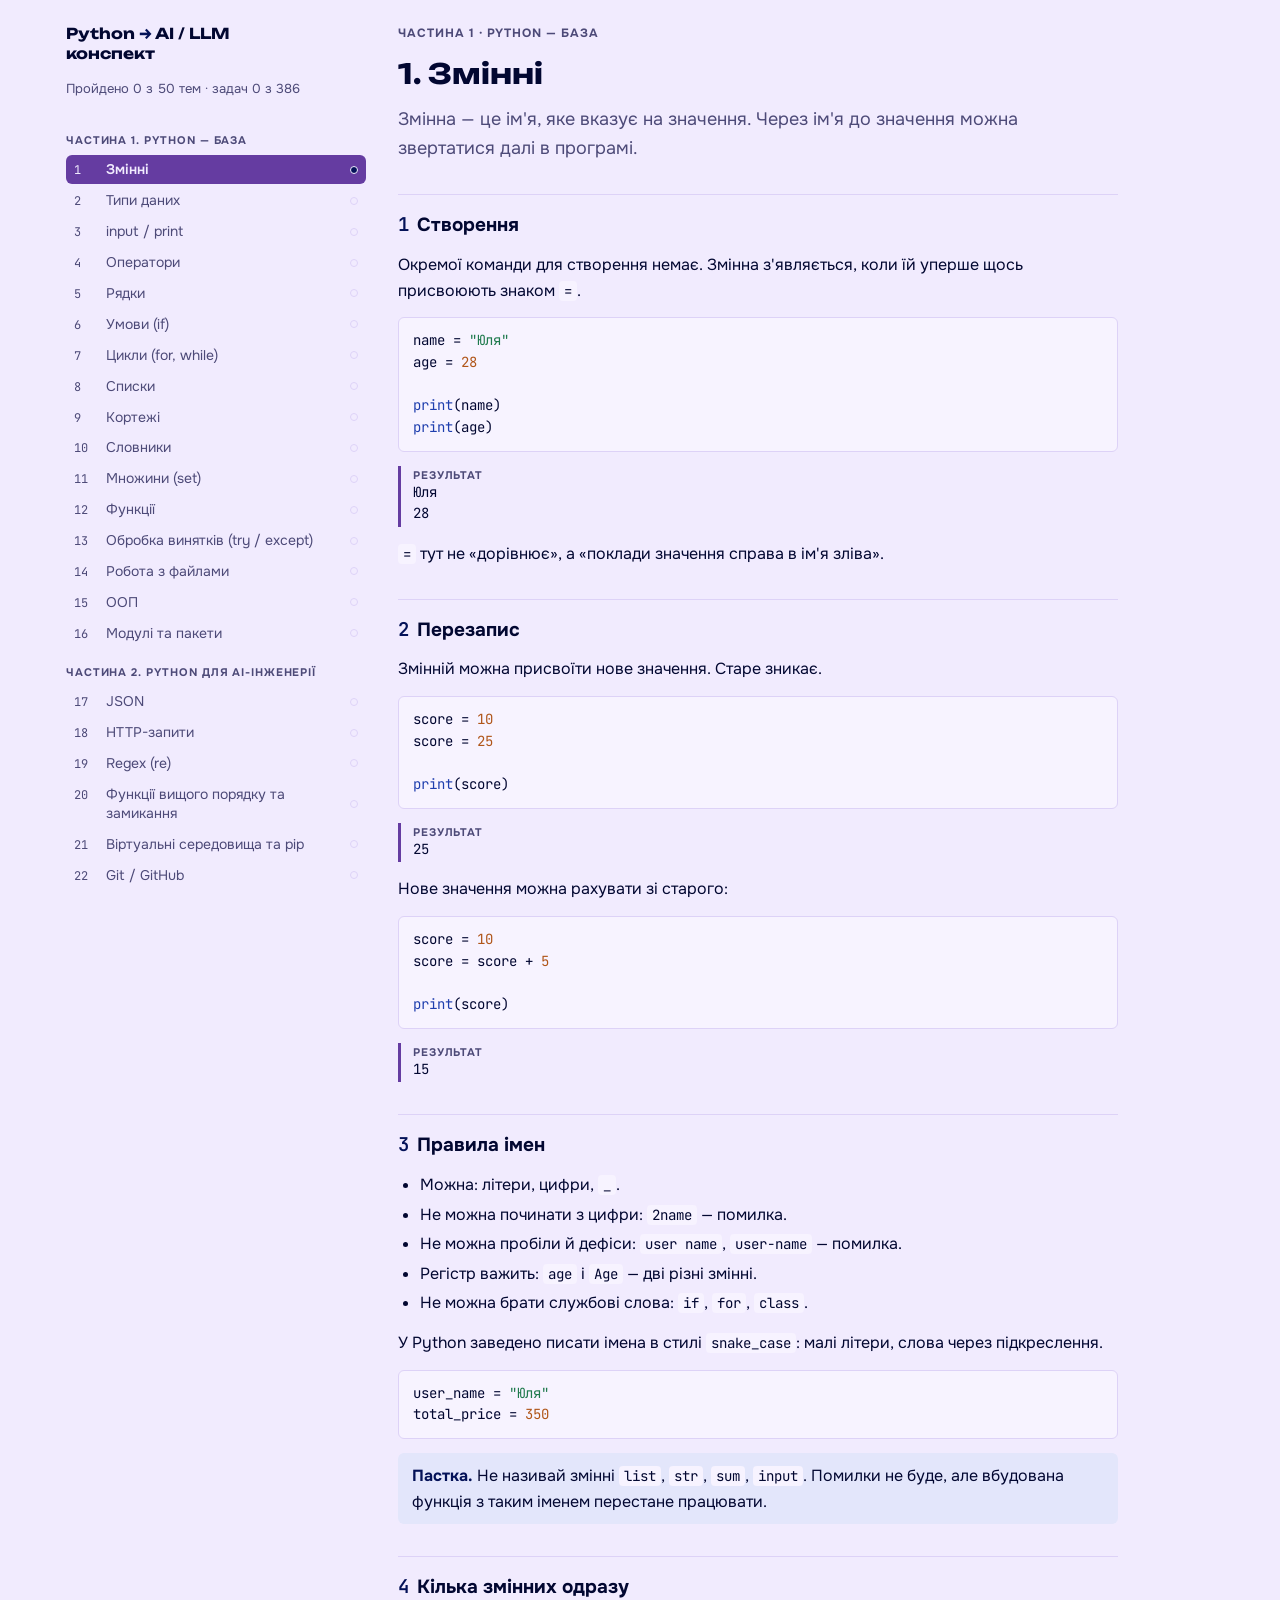
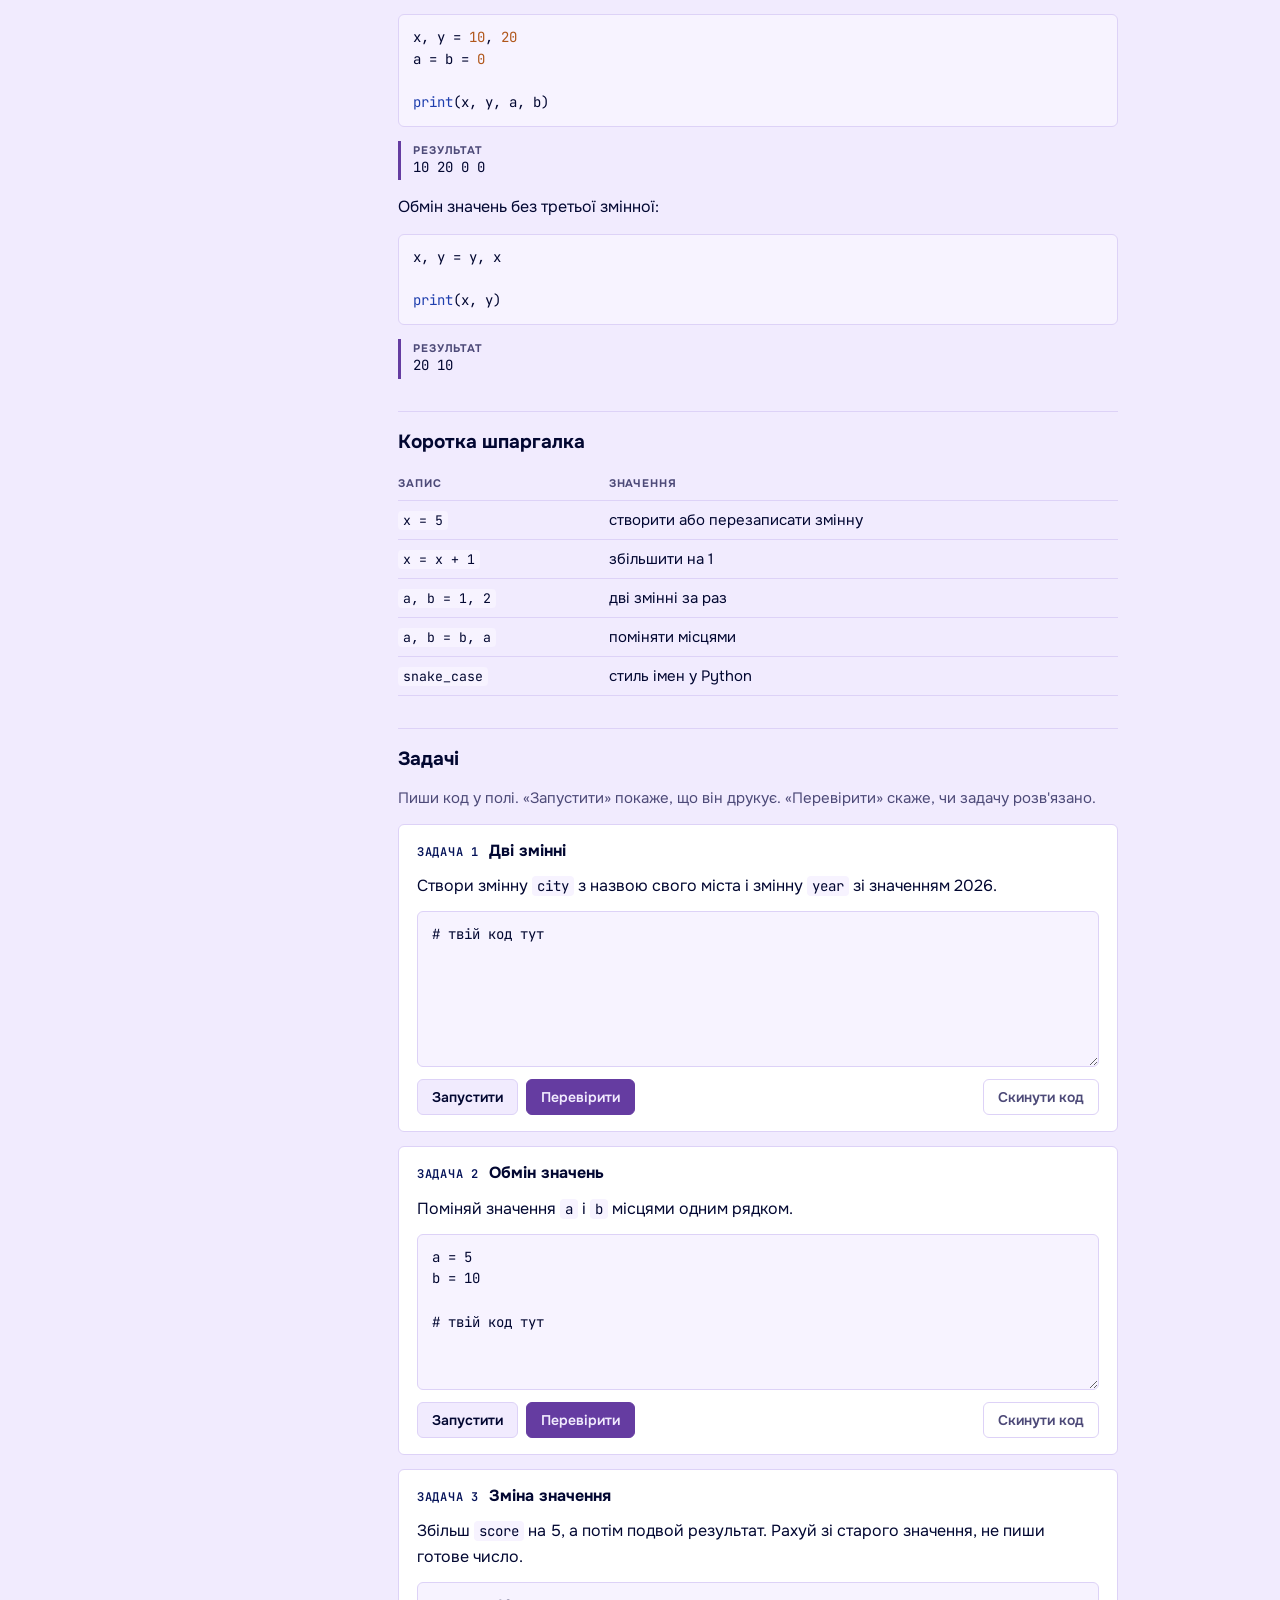
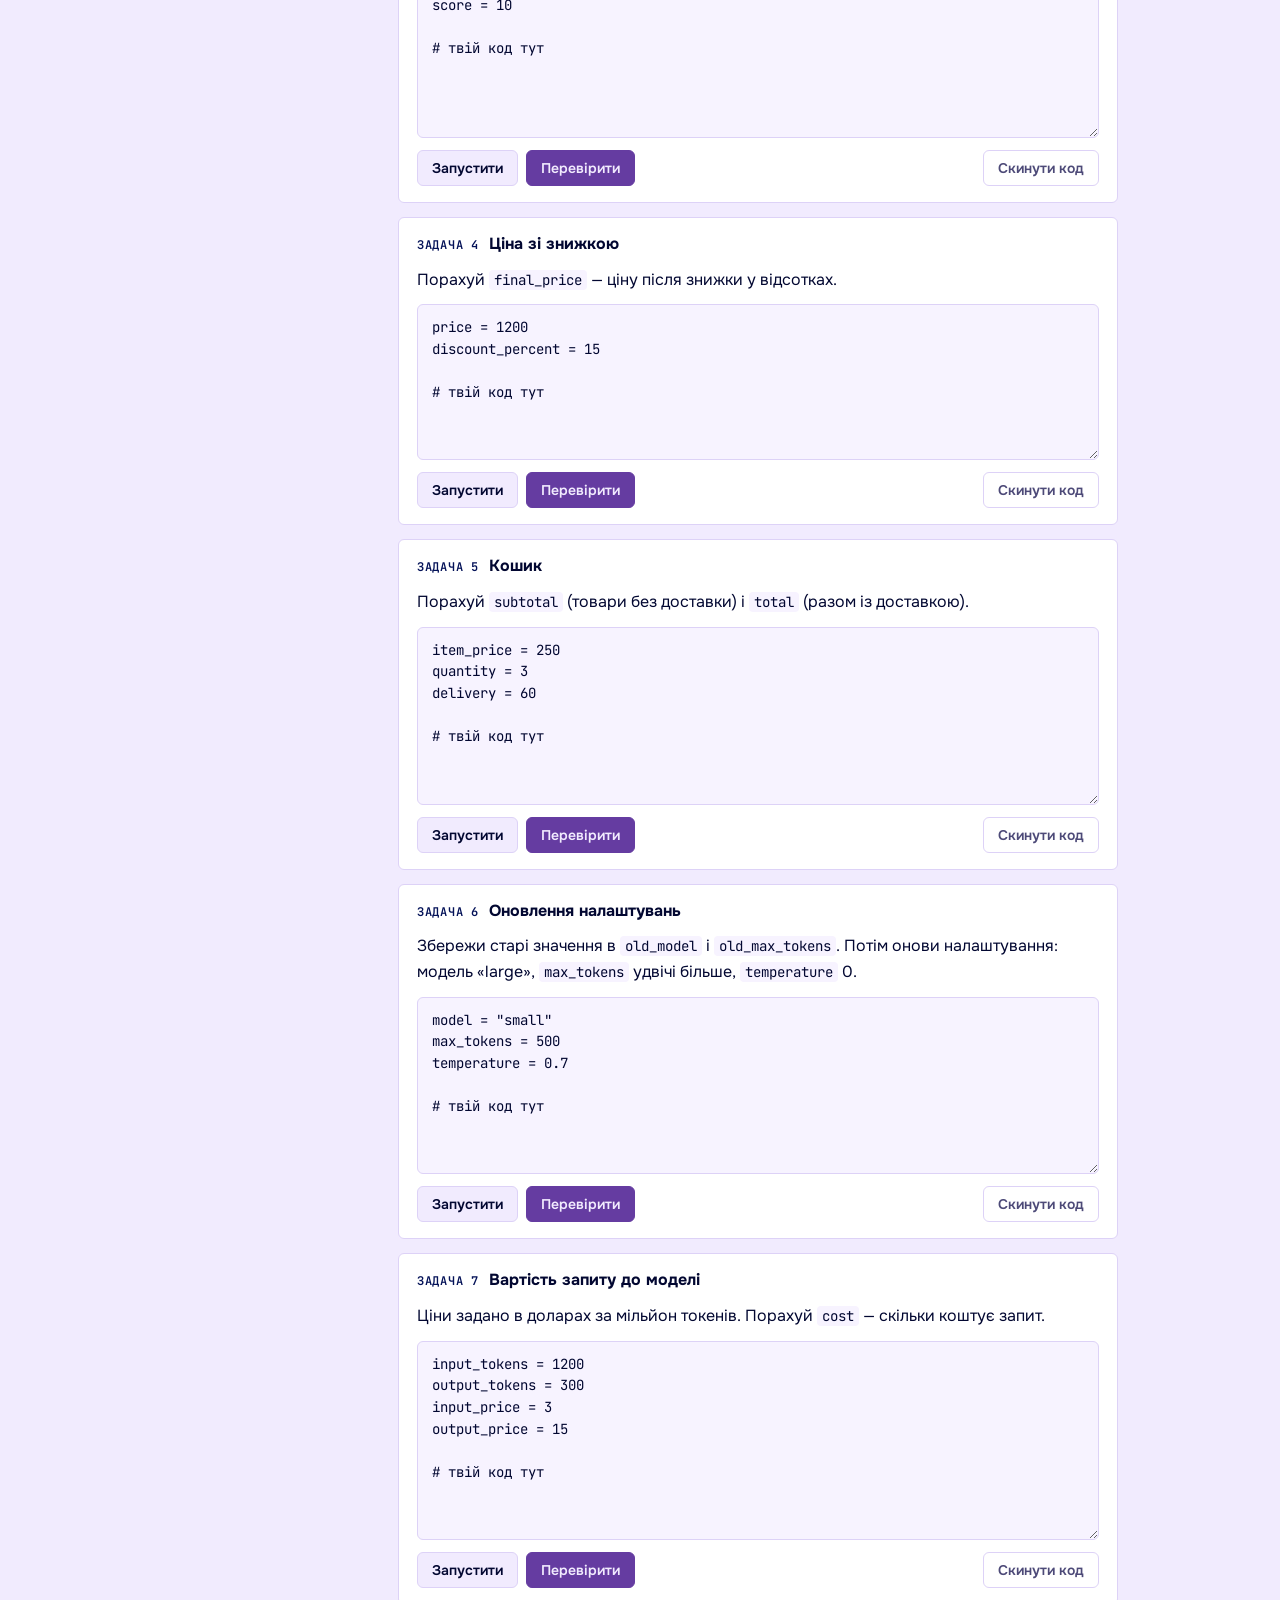
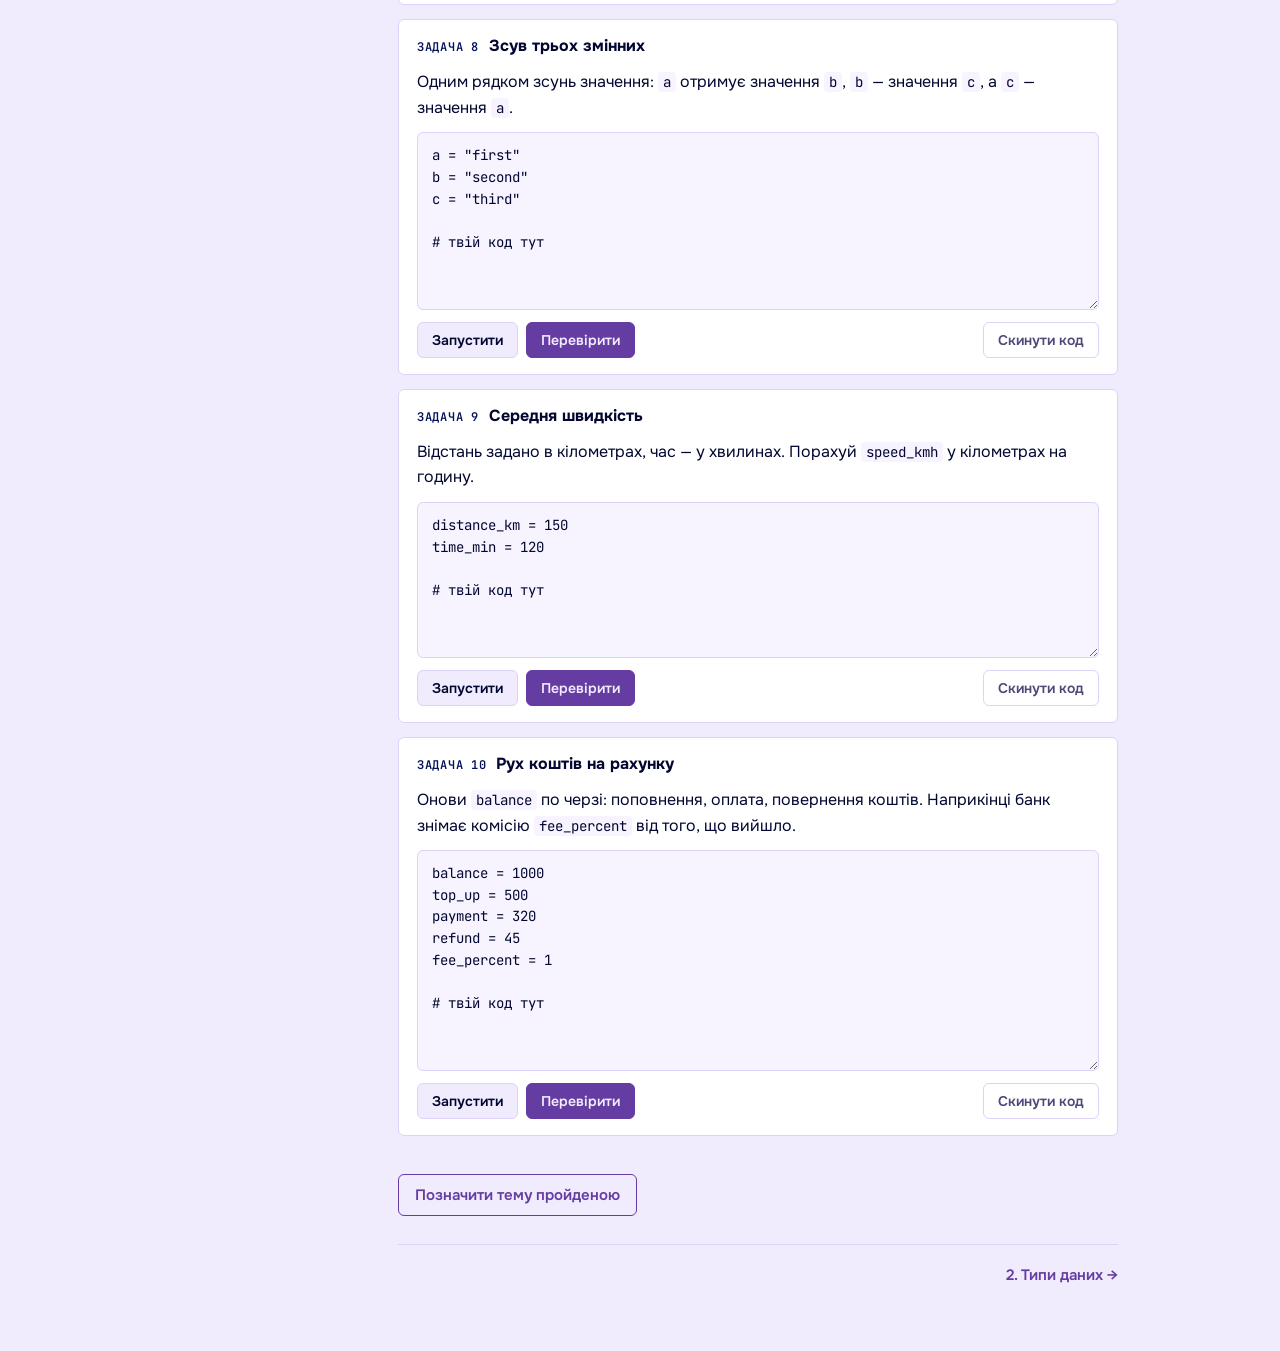
==== commit c2158d05: "new tasks added" ====
--- a/index.html
+++ b/index.html
@@ -1669,6 +1669,11 @@
   </main>
 </div>
 <script src="tasks.js"></script>
+<script src="tasks-p1.js"></script>
+<script src="tasks-p2.js"></script>
+<script src="tasks-p3.js"></script>
+<script src="tasks-p4.js"></script>
+<script src="tasks-p5.js"></script>
 <script src="app.js"></script>
 </body>
 </html>
--- a/styles.css
+++ b/styles.css
@@ -1,42 +1,43 @@
 /* Layout: fixed column of topics on the left acts as the page switcher, one lesson at a time on the right. */
 :root {
-  --bg: #f3f6fa;
+  /* Палітра «Balanced Holographic UI»: #020731 #041258 #653CA1 #AC91F1 #F1EBFE */
+  --bg: #f1ebfe;
   --surface: #ffffff;
-  --fg: #16202b;
-  --muted: #586779;
-  --line: #d6dee8;
-  --accent: #2b5f8e;
-  --accent-soft: #e2edf7;
-  --sun: #b98a00;
-  --sun-soft: #fdf3cf;
-  --code-bg: #eaeff5;
+  --fg: #020731;
+  --muted: #4d4a78;
+  --line: #ddd2f7;
+  --accent: #653ca1;
+  --accent-soft: #e6dcfb;
+  --sun: #041258;
+  --sun-soft: #e3e6fb;
+  --code-bg: #f7f3ff;
   --err: #b3372f;
   --ok: #1f7a4d;
   --ok-soft: #e1f3e9;
   --err-soft: #fbe6e3;
-  --tok-kw: #8b3fa8;
+  --tok-kw: #653ca1;
   --tok-str: #1f7a4d;
   --tok-num: #b0561a;
-  --tok-fn: #2b5f8e;
-  --tok-com: #7b8794;
+  --tok-fn: #1f3fae;
+  --tok-com: #7a7698;
   --font-display: "Unbounded", "Segoe UI", system-ui, sans-serif;
   --font-body: "Onest", "Segoe UI", system-ui, sans-serif;
   --font-mono: "JetBrains Mono", Consolas, "Courier New", monospace;
 }
 @media (prefers-color-scheme: dark) {
   :root:not([data-theme="light"]) {
-    --bg: #0f151c; --surface: #17202a; --fg: #e4eaf0; --muted: #93a2b2; --line: #2a3644;
-    --accent: #82b6e4; --accent-soft: #1d2f41; --sun: #f0c544; --sun-soft: #33290a;
-    --code-bg: #0a0f15; --err: #f08a80; --ok: #86d3a5; --ok-soft: #173326; --err-soft: #3a1b18;
-    --tok-kw: #cf9be6; --tok-str: #86d3a5; --tok-num: #f0a36b; --tok-fn: #82b6e4; --tok-com: #6f7d8c;
+    --bg: #020731; --surface: #08114a; --fg: #f1ebfe; --muted: #a9a2d6; --line: #1f2a6e;
+    --accent: #ac91f1; --accent-soft: #1d1a5c; --sun: #9fb4ff; --sun-soft: #0d1a5e;
+    --code-bg: #010420; --err: #f08a80; --ok: #86d3a5; --ok-soft: #0f2f35; --err-soft: #3a1830;
+    --tok-kw: #c4b0fa; --tok-str: #86d3a5; --tok-num: #f0a36b; --tok-fn: #9fb4ff; --tok-com: #6f6e9e;
     color-scheme: dark;
   }
 }
 :root[data-theme="dark"] {
-  --bg: #0f151c; --surface: #17202a; --fg: #e4eaf0; --muted: #93a2b2; --line: #2a3644;
-  --accent: #82b6e4; --accent-soft: #1d2f41; --sun: #f0c544; --sun-soft: #33290a;
-  --code-bg: #0a0f15; --err: #f08a80; --ok: #86d3a5; --ok-soft: #173326; --err-soft: #3a1b18;
-  --tok-kw: #cf9be6; --tok-str: #86d3a5; --tok-num: #f0a36b; --tok-fn: #82b6e4; --tok-com: #6f7d8c;
+  --bg: #020731; --surface: #08114a; --fg: #f1ebfe; --muted: #a9a2d6; --line: #1f2a6e;
+  --accent: #ac91f1; --accent-soft: #1d1a5c; --sun: #9fb4ff; --sun-soft: #0d1a5e;
+  --code-bg: #010420; --err: #f08a80; --ok: #86d3a5; --ok-soft: #0f2f35; --err-soft: #3a1830;
+  --tok-kw: #c4b0fa; --tok-str: #86d3a5; --tok-num: #f0a36b; --tok-fn: #9fb4ff; --tok-com: #6f6e9e;
   color-scheme: dark;
 }
 
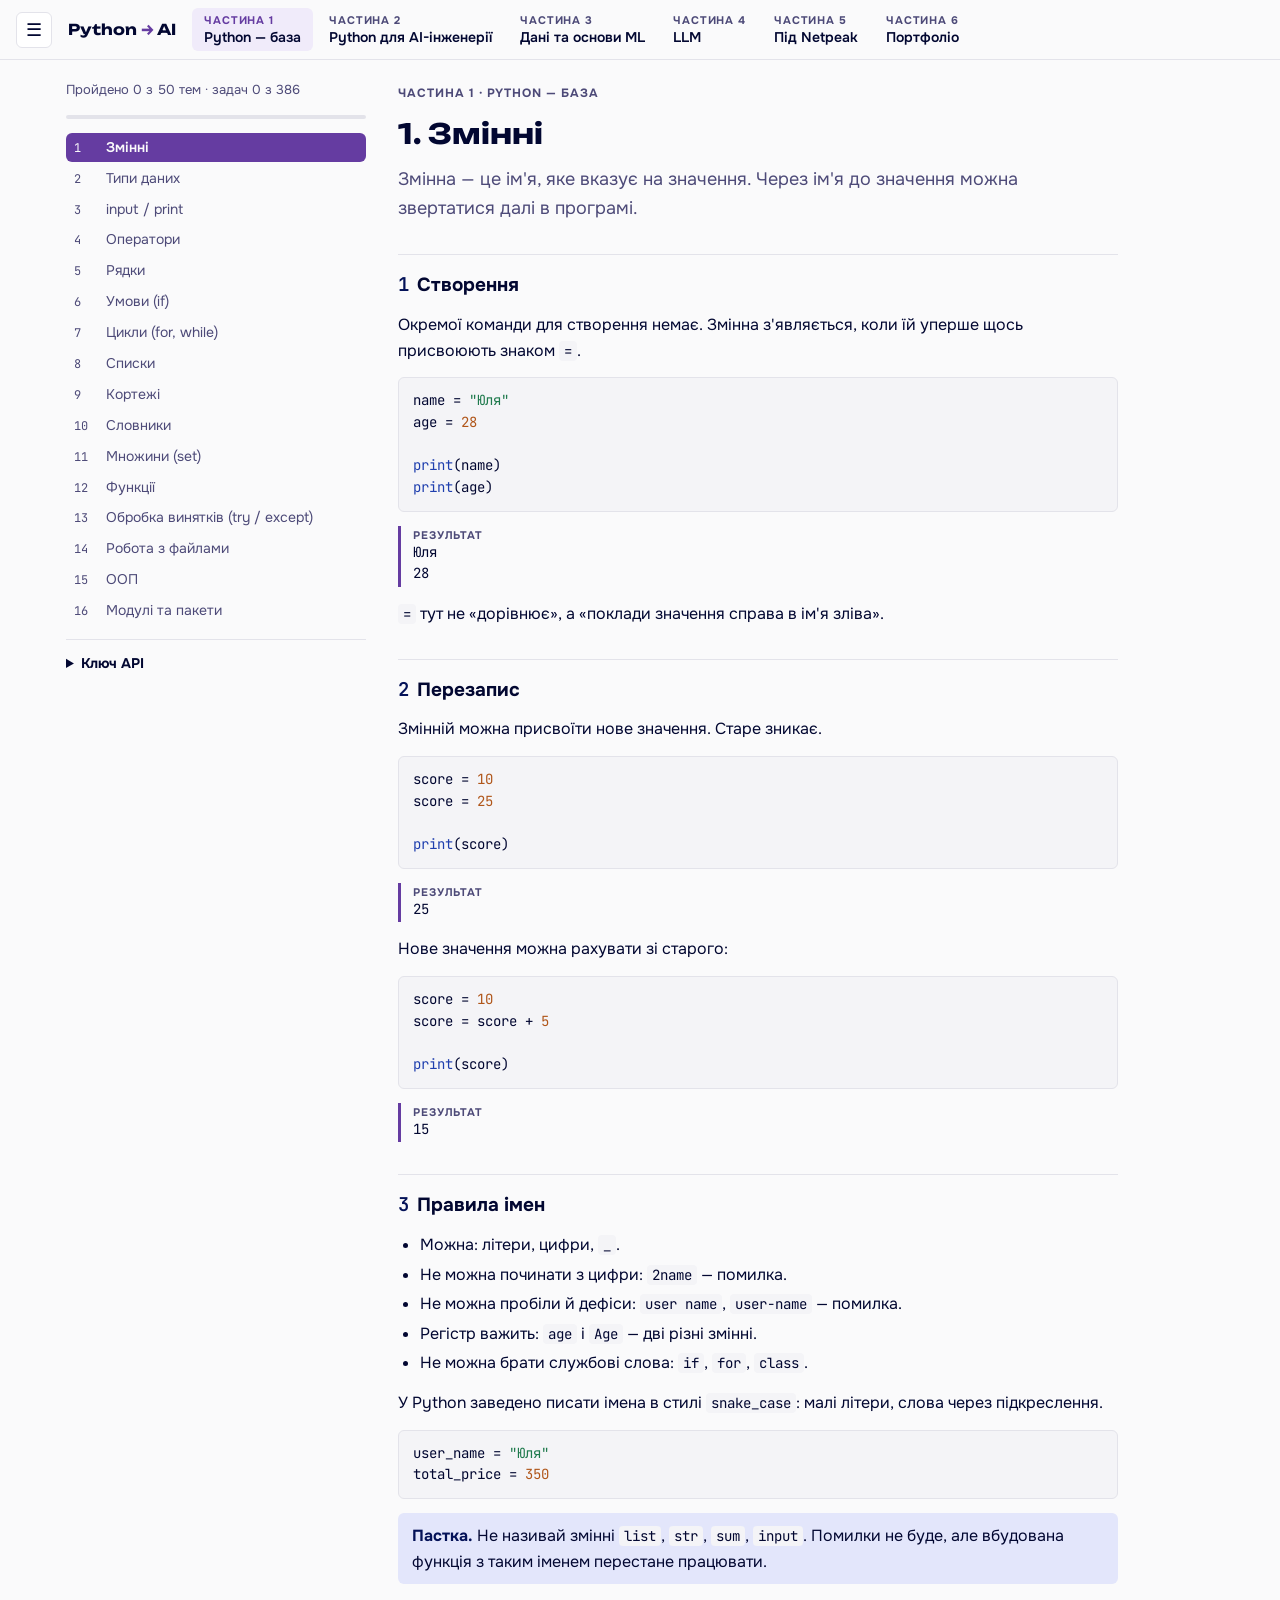
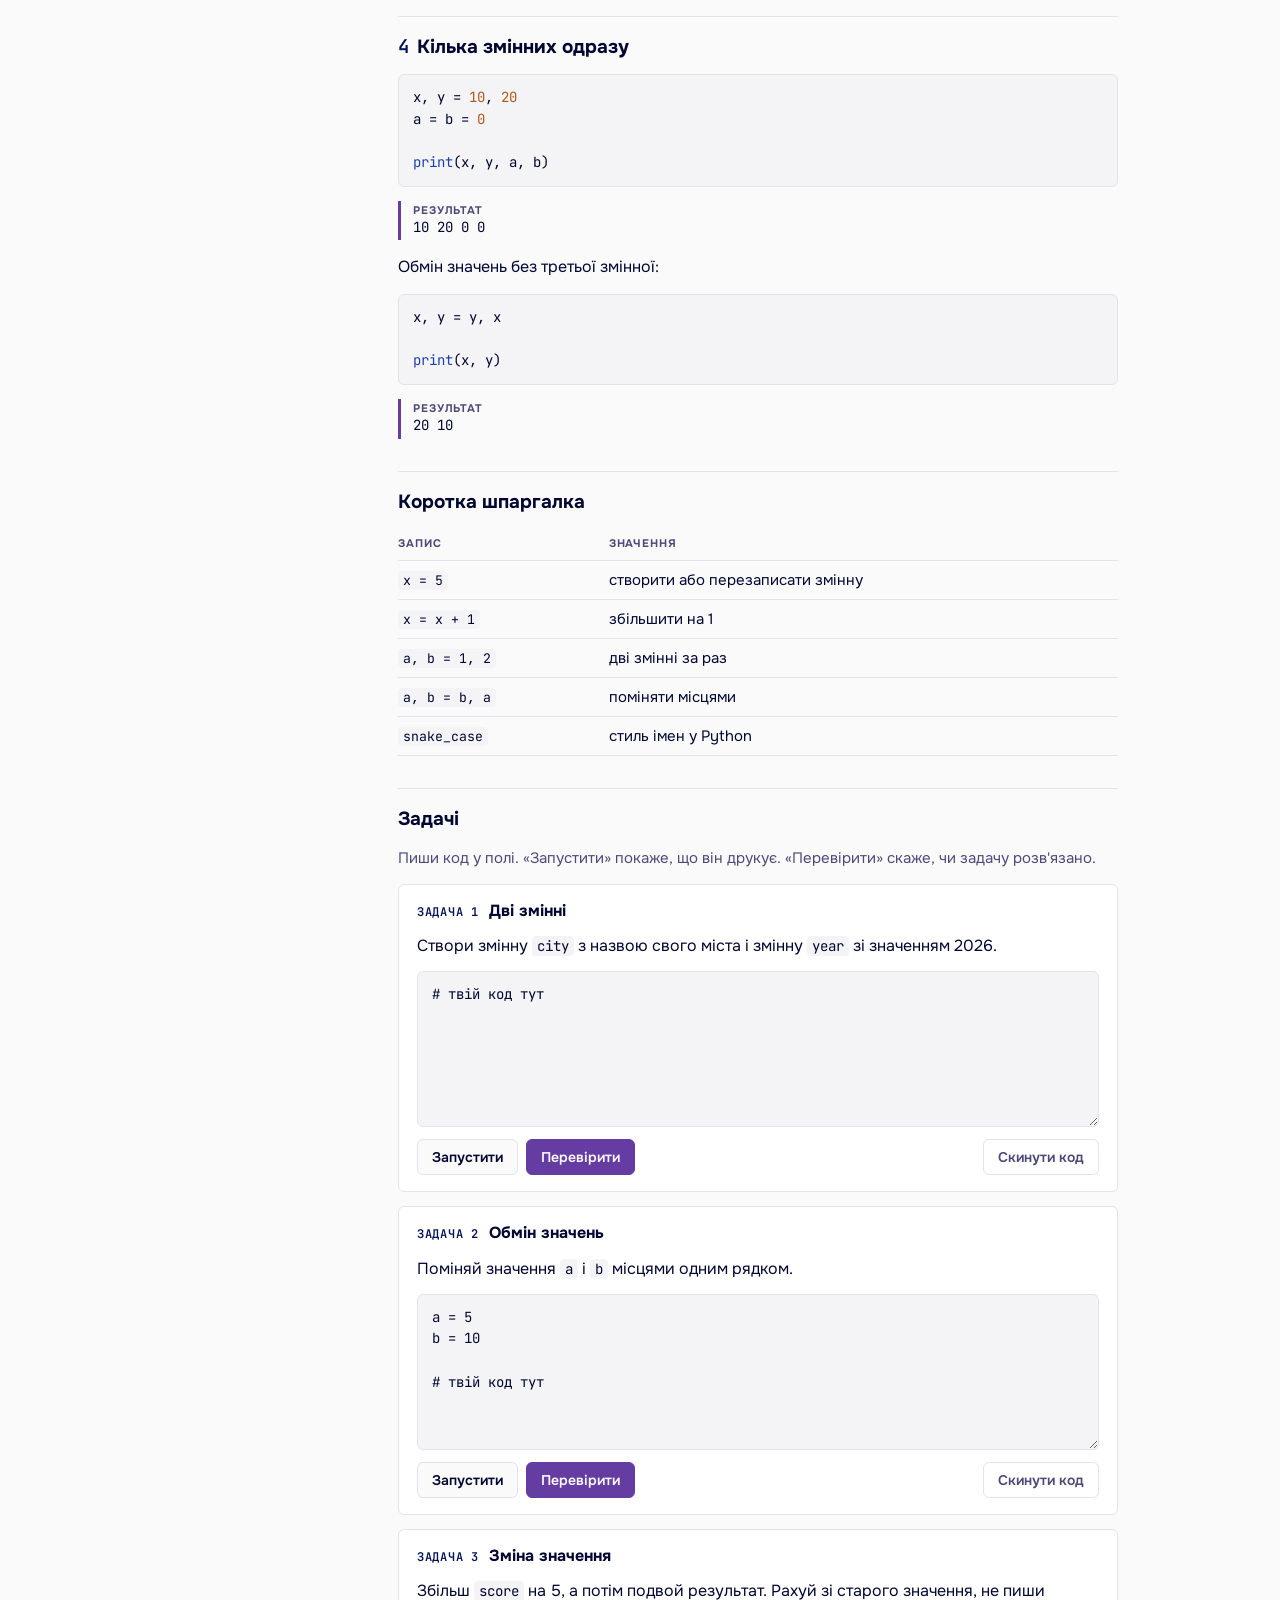
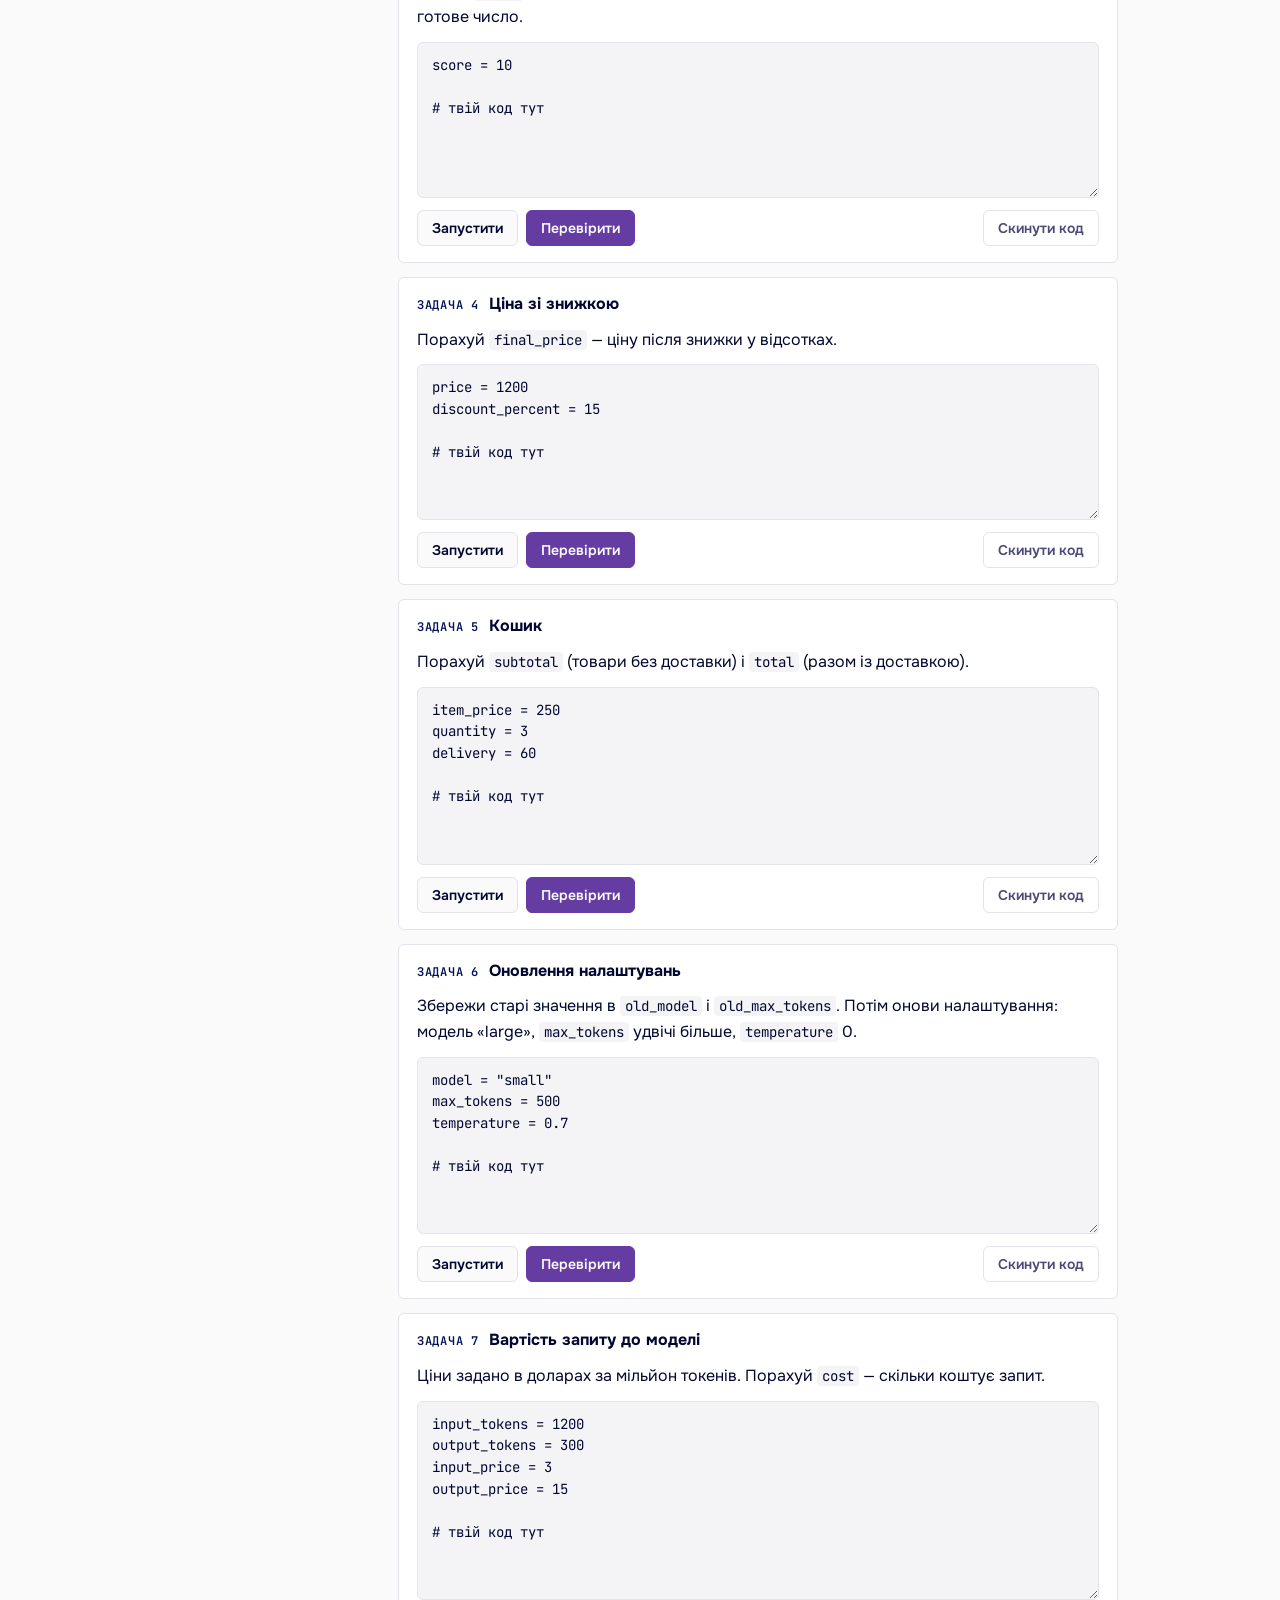
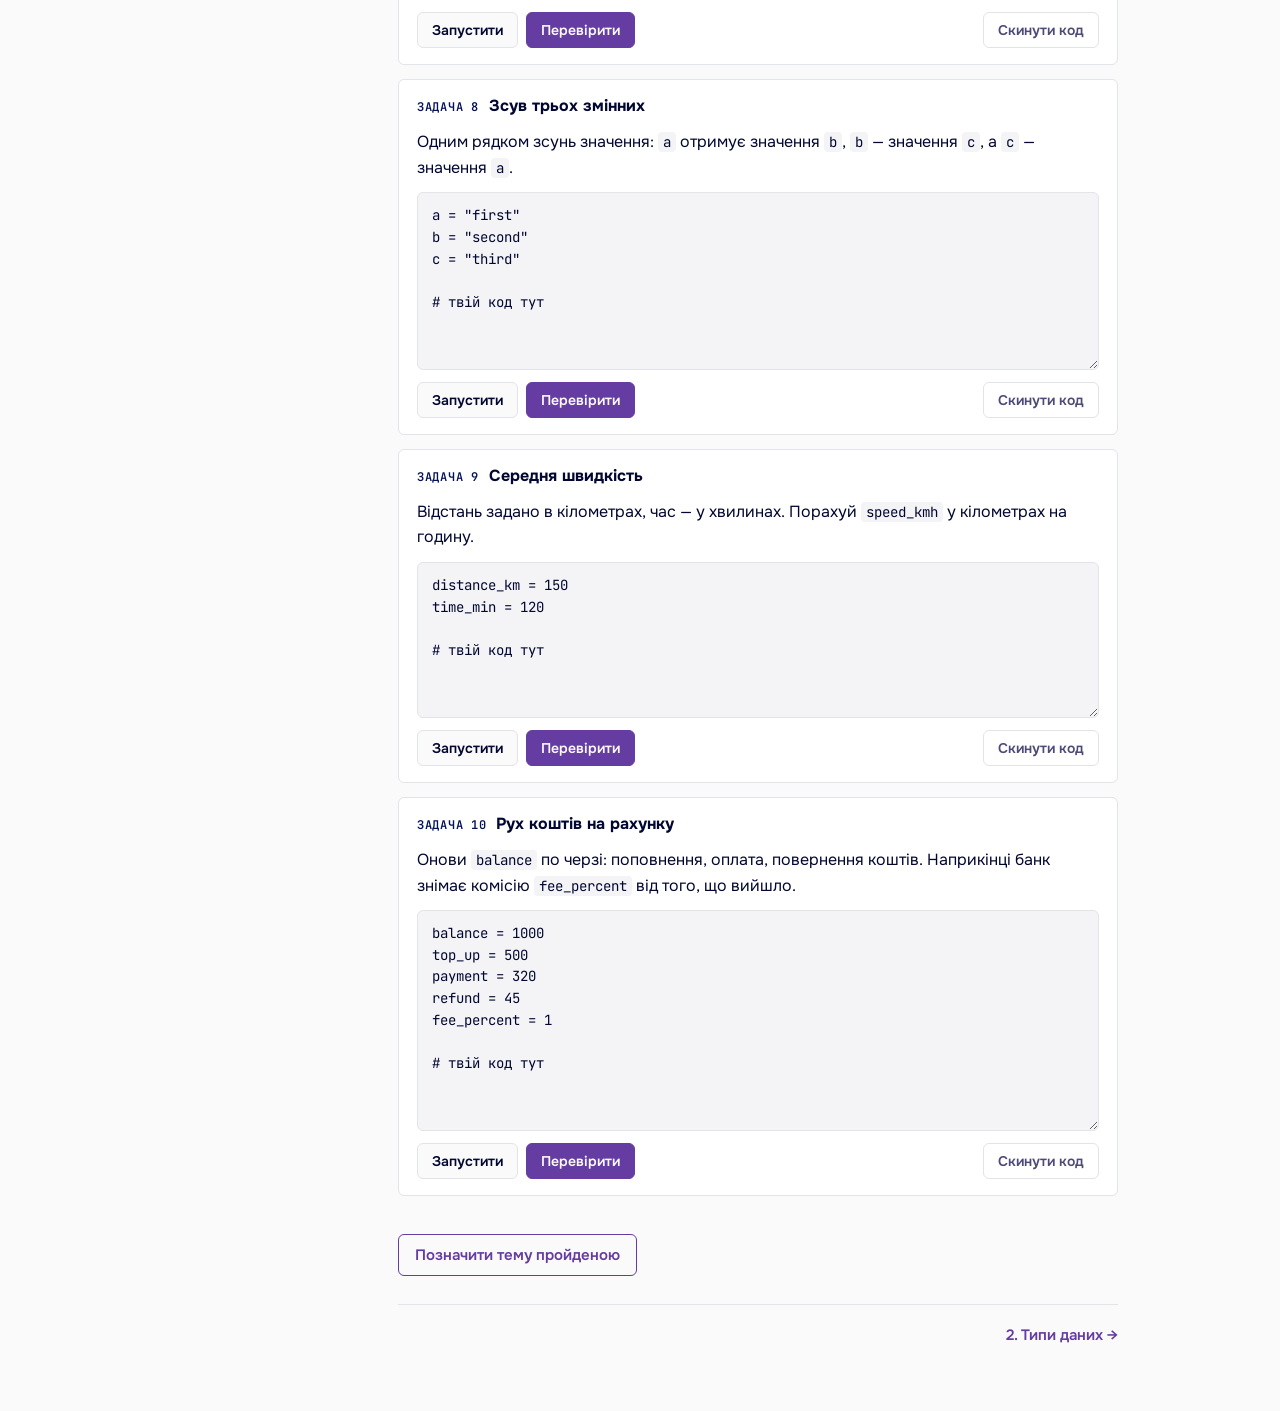
==== commit e7df9b10: "ui fixes" ====
--- a/index.html
+++ b/index.html
@@ -9,7 +9,7 @@
 </head>
 <body>
 <div class="shell">
-  <aside class="side closed" id="side"></aside>
+  <aside class="side" id="side"></aside>
   <main>
     <div id="lessons">
 
--- a/styles.css
+++ b/styles.css
@@ -1,16 +1,16 @@
 /* Layout: fixed column of topics on the left acts as the page switcher, one lesson at a time on the right. */
 :root {
   /* Палітра «Balanced Holographic UI»: #020731 #041258 #653CA1 #AC91F1 #F1EBFE */
-  --bg: #f1ebfe;
+  --bg: #fafafb;
   --surface: #ffffff;
   --fg: #020731;
   --muted: #4d4a78;
-  --line: #ddd2f7;
+  --line: #e3e3ea;
   --accent: #653ca1;
-  --accent-soft: #e6dcfb;
+  --accent-soft: #f0ebfa;
   --sun: #041258;
   --sun-soft: #e3e6fb;
-  --code-bg: #f7f3ff;
+  --code-bg: #f4f4f7;
   --err: #b3372f;
   --ok: #1f7a4d;
   --ok-soft: #e1f3e9;
@@ -20,6 +20,8 @@
   --tok-num: #b0561a;
   --tok-fn: #1f3fae;
   --tok-com: #7a7698;
+  --scroll: #d6cbf4;
+  --topbar-h: 60px;
   --font-display: "Unbounded", "Segoe UI", system-ui, sans-serif;
   --font-body: "Onest", "Segoe UI", system-ui, sans-serif;
   --font-mono: "JetBrains Mono", Consolas, "Courier New", monospace;
@@ -29,7 +31,7 @@
     --bg: #020731; --surface: #08114a; --fg: #f1ebfe; --muted: #a9a2d6; --line: #1f2a6e;
     --accent: #ac91f1; --accent-soft: #1d1a5c; --sun: #9fb4ff; --sun-soft: #0d1a5e;
     --code-bg: #010420; --err: #f08a80; --ok: #86d3a5; --ok-soft: #0f2f35; --err-soft: #3a1830;
-    --tok-kw: #c4b0fa; --tok-str: #86d3a5; --tok-num: #f0a36b; --tok-fn: #9fb4ff; --tok-com: #6f6e9e;
+    --tok-kw: #c4b0fa; --tok-str: #86d3a5; --tok-num: #f0a36b; --tok-fn: #9fb4ff; --tok-com: #6f6e9e; --scroll: #2c3680;
     color-scheme: dark;
   }
 }
@@ -37,7 +39,7 @@
   --bg: #020731; --surface: #08114a; --fg: #f1ebfe; --muted: #a9a2d6; --line: #1f2a6e;
   --accent: #ac91f1; --accent-soft: #1d1a5c; --sun: #9fb4ff; --sun-soft: #0d1a5e;
   --code-bg: #010420; --err: #f08a80; --ok: #86d3a5; --ok-soft: #0f2f35; --err-soft: #3a1830;
-  --tok-kw: #c4b0fa; --tok-str: #86d3a5; --tok-num: #f0a36b; --tok-fn: #9fb4ff; --tok-com: #6f6e9e;
+  --tok-kw: #c4b0fa; --tok-str: #86d3a5; --tok-num: #f0a36b; --tok-fn: #9fb4ff; --tok-com: #6f6e9e; --scroll: #2c3680;
   color-scheme: dark;
 }
 
@@ -58,50 +60,84 @@
   gap: 32px;
 }
 
-/* ---------- sidebar ---------- */
-.side {
+/* ---------- scrollbars ---------- */
+* { scrollbar-width: thin; scrollbar-color: var(--scroll) transparent; }
+::-webkit-scrollbar { width: 8px; height: 8px; }
+::-webkit-scrollbar-track { background: transparent; }
+::-webkit-scrollbar-thumb { background: var(--scroll); border-radius: 4px; }
+
+/* ---------- top bar: parts of the course ---------- */
+.topbar {
   position: sticky;
   top: env(safe-area-inset-top, 0px);
-  align-self: start;
-  max-height: 100vh;
-  overflow-y: auto;
-  padding-block: 24px;
+  z-index: 10;
+  height: var(--topbar-h);
   display: flex;
-  flex-direction: column;
+  align-items: center;
   gap: 16px;
-}
-.brand {
-  font-family: var(--font-display);
-  font-weight: 700;
-  font-size: 15px;
-  line-height: 1.3;
-  margin: 0;
-}
-.brand span { color: var(--sun); }
-.progress { font-size: 13px; color: var(--muted); margin: 0; }
-.menu-btn {
-  display: none;
-  font: 600 14px var(--font-body);
+  padding-inline: 16px;
+  background: var(--bg);
+  border-bottom: 1px solid var(--line);
+}
+.side-toggle {
+  flex: none;
+  width: 36px;
+  height: 36px;
+  font-size: 18px;
+  line-height: 1;
   color: var(--fg);
   background: var(--surface);
   border: 1px solid var(--line);
   border-radius: 6px;
-  padding: 8px 12px;
   cursor: pointer;
 }
-.nav { display: flex; flex-direction: column; gap: 16px; }
+.side-toggle:hover { border-color: var(--accent); }
+.brand {
+  flex: none;
+  font-family: var(--font-display);
+  font-weight: 700;
+  font-size: 15px;
+  white-space: nowrap;
+  margin: 0;
+}
+.brand span { color: var(--accent); }
+.part-tabs { display: flex; gap: 4px; flex: 1; min-width: 0; overflow-x: auto; padding-block: 4px; }
+.part-tab {
+  flex: none;
+  display: flex;
+  flex-direction: column;
+  padding: 5px 12px;
+  border-radius: 6px;
+  text-decoration: none;
+  line-height: 1.3;
+  white-space: nowrap;
+}
+.part-num { font-size: 11px; font-weight: 700; letter-spacing: 0.08em; text-transform: uppercase; color: var(--muted); }
+.part-name { font-size: 14px; font-weight: 600; color: var(--fg); }
+.part-tab:hover { background: var(--code-bg); }
+.part-tab[aria-current="true"] { background: var(--accent-soft); }
+.part-tab[aria-current="true"] .part-num { color: var(--accent); }
+
+/* ---------- sidebar: topics of the current part ---------- */
+.side {
+  position: sticky;
+  top: calc(var(--topbar-h) + env(safe-area-inset-top, 0px));
+  align-self: start;
+  max-height: calc(100vh - var(--topbar-h));
+  overflow-y: auto;
+  padding-block: 20px;
+  display: flex;
+  flex-direction: column;
+  gap: 14px;
+}
+body.side-hidden .side { display: none; }
+body.side-hidden .shell { grid-template-columns: minmax(0, 1fr); }
+.progress { font-size: 13px; color: var(--muted); margin: 0; }
+.nav { display: flex; flex-direction: column; }
 .part { display: flex; flex-direction: column; gap: 2px; }
-.part-title {
-  font-size: 11px;
-  font-weight: 700;
-  letter-spacing: 0.08em;
-  text-transform: uppercase;
-  color: var(--muted);
-  margin: 0 0 4px;
-}
 .nav a {
   display: grid;
-  grid-template-columns: 26px minmax(0, 1fr) 8px;
+  grid-template-columns: 26px minmax(0, 1fr);
   align-items: baseline;
   gap: 6px;
   padding: 5px 8px;
@@ -112,23 +148,16 @@
   line-height: 1.35;
 }
 .nav a .n { font: 400 12px var(--font-mono); color: var(--muted); font-variant-numeric: tabular-nums; }
-.nav a .dot { width: 8px; height: 8px; border-radius: 50%; align-self: center; background: transparent; border: 1px solid var(--line); }
-.nav a.done .dot { background: var(--accent); border-color: var(--accent); }
-.nav a.now .dot { background: var(--sun); border-color: var(--sun); }
 .nav a.todo { color: var(--muted); }
-.nav a:hover { background: var(--accent-soft); }
-.nav a[aria-current="page"] { background: var(--accent); color: var(--bg); font-weight: 600; }
+.nav a.done { background: var(--accent-soft); }
+.nav a:hover { box-shadow: inset 0 0 0 1px var(--line); }
+.nav a[aria-current="page"] { background: var(--accent); color: var(--bg); font-weight: 600; box-shadow: none; }
 .nav a[aria-current="page"] .n { color: var(--bg); }
-.nav a[aria-current="page"] .dot { border-color: var(--bg); }
-.nav a:focus-visible, .menu-btn:focus-visible, .pager a:focus-visible { outline: 2px solid var(--sun); outline-offset: 2px; }
-.legend { display: flex; flex-wrap: wrap; gap: 12px; font-size: 12px; color: var(--muted); margin: 0; }
-.legend i { display: inline-block; width: 8px; height: 8px; border-radius: 50%; margin-right: 5px; border: 1px solid var(--line); }
-.legend .l-done { background: var(--accent); border-color: var(--accent); }
-.legend .l-now { background: var(--sun); border-color: var(--sun); }
+.nav a:focus-visible, .side-toggle:focus-visible, .part-tab:focus-visible, .pager a:focus-visible { outline: 2px solid var(--accent); outline-offset: 2px; }
 
 /* ---------- lesson ---------- */
 main { min-width: 0; padding-block: 24px 64px; }
-.lesson { max-width: 720px; display: flex; flex-direction: column; gap: 14px; }
+.lesson { max-width: 720px; display: flex; flex-direction: column; gap: 14px; scroll-margin-top: calc(var(--topbar-h) + 16px); }
 .lesson > * { margin: 0; }
 .eyebrow { font-size: 12px; font-weight: 700; letter-spacing: 0.08em; text-transform: uppercase; color: var(--muted); }
 .lesson h1 { font-family: var(--font-display); font-weight: 700; font-size: 28px; line-height: 1.2; text-wrap: balance; }
@@ -170,8 +199,8 @@
 @media (max-width: 820px) {
   .shell { grid-template-columns: minmax(0, 1fr); gap: 0; }
   .side { position: static; max-height: none; overflow: visible; padding-block: 16px 0; }
-  .menu-btn { display: block; align-self: flex-start; }
-  .side.closed .nav, .side.closed .legend { display: none; }
+  .brand { display: none; }
+  .topbar { gap: 10px; }
   .lesson h1 { font-size: 23px; }
 }
 
@@ -244,4 +273,3 @@
 }
 .settings input:focus-visible, .settings summary:focus-visible { outline: 2px solid var(--sun); outline-offset: 2px; }
 .settings-note { font-size: 12px; }
-@media (max-width: 820px) { .side.closed .settings { display: none; } }
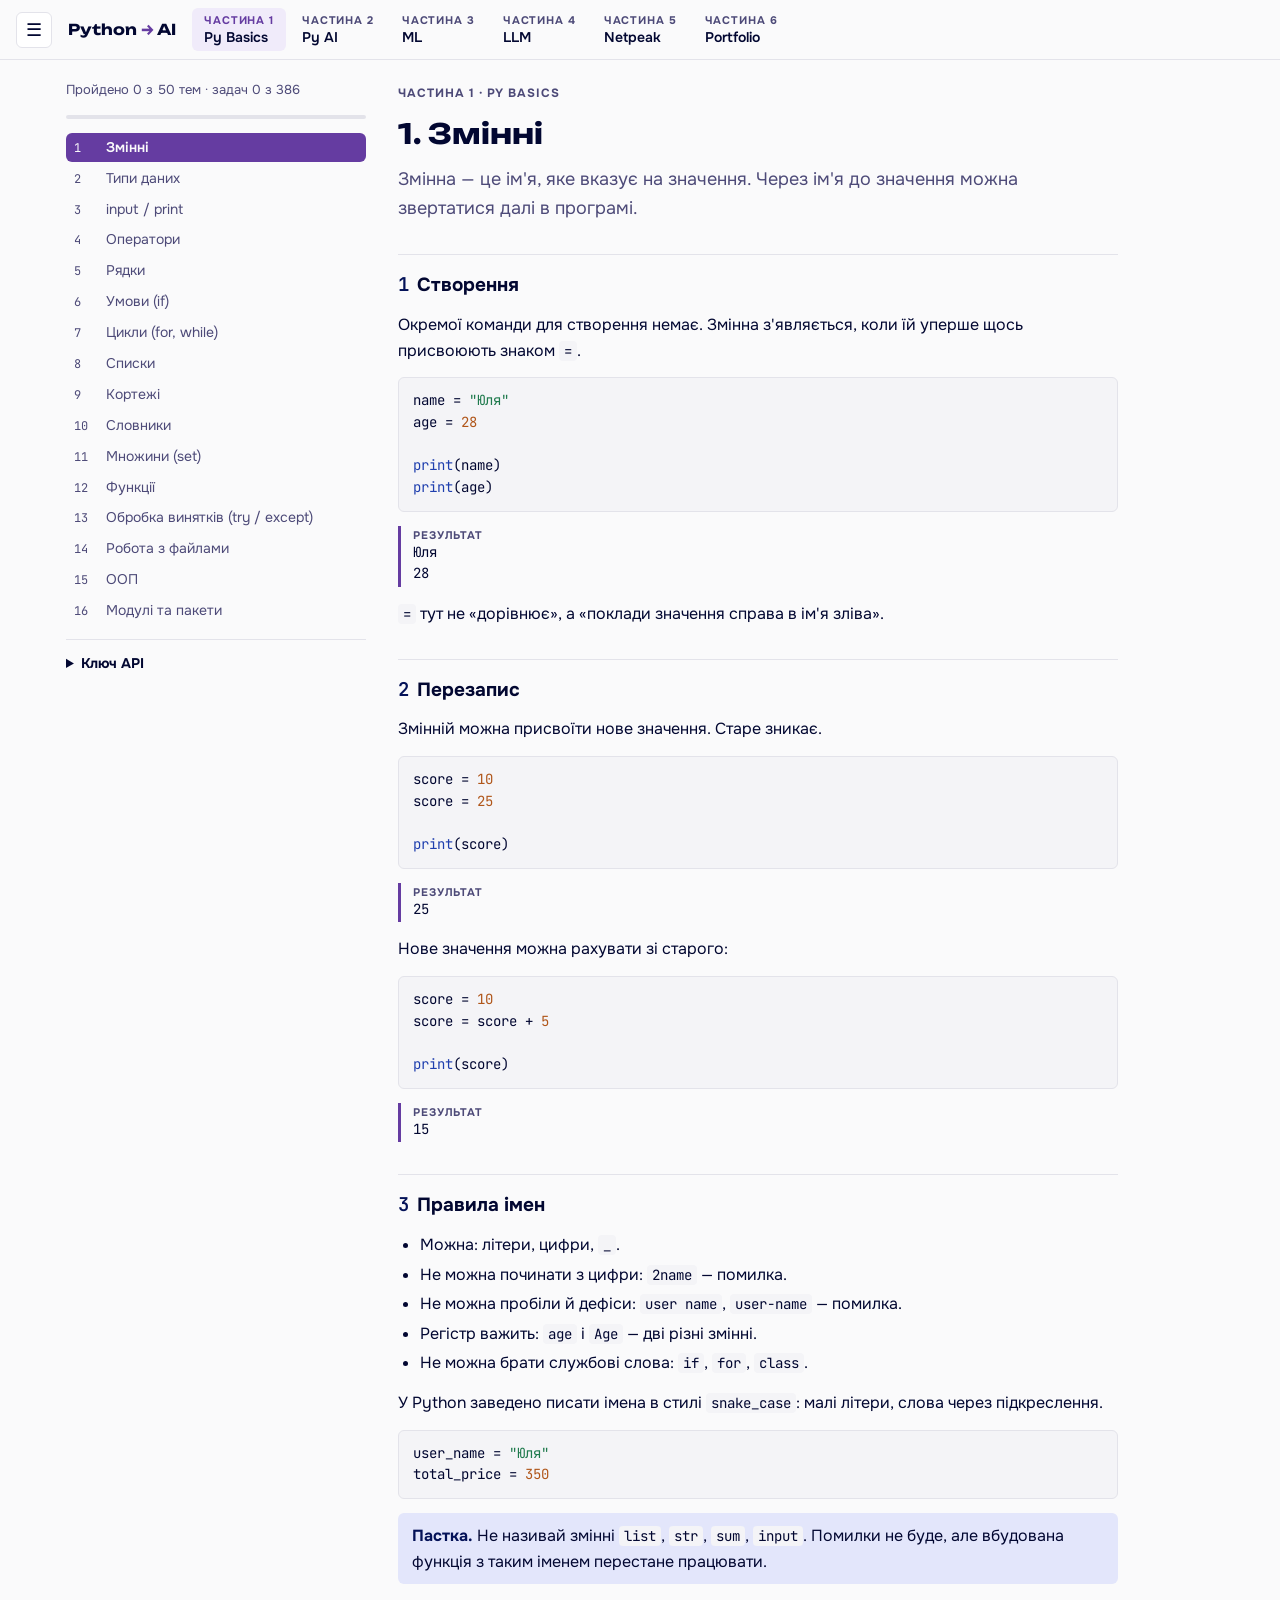
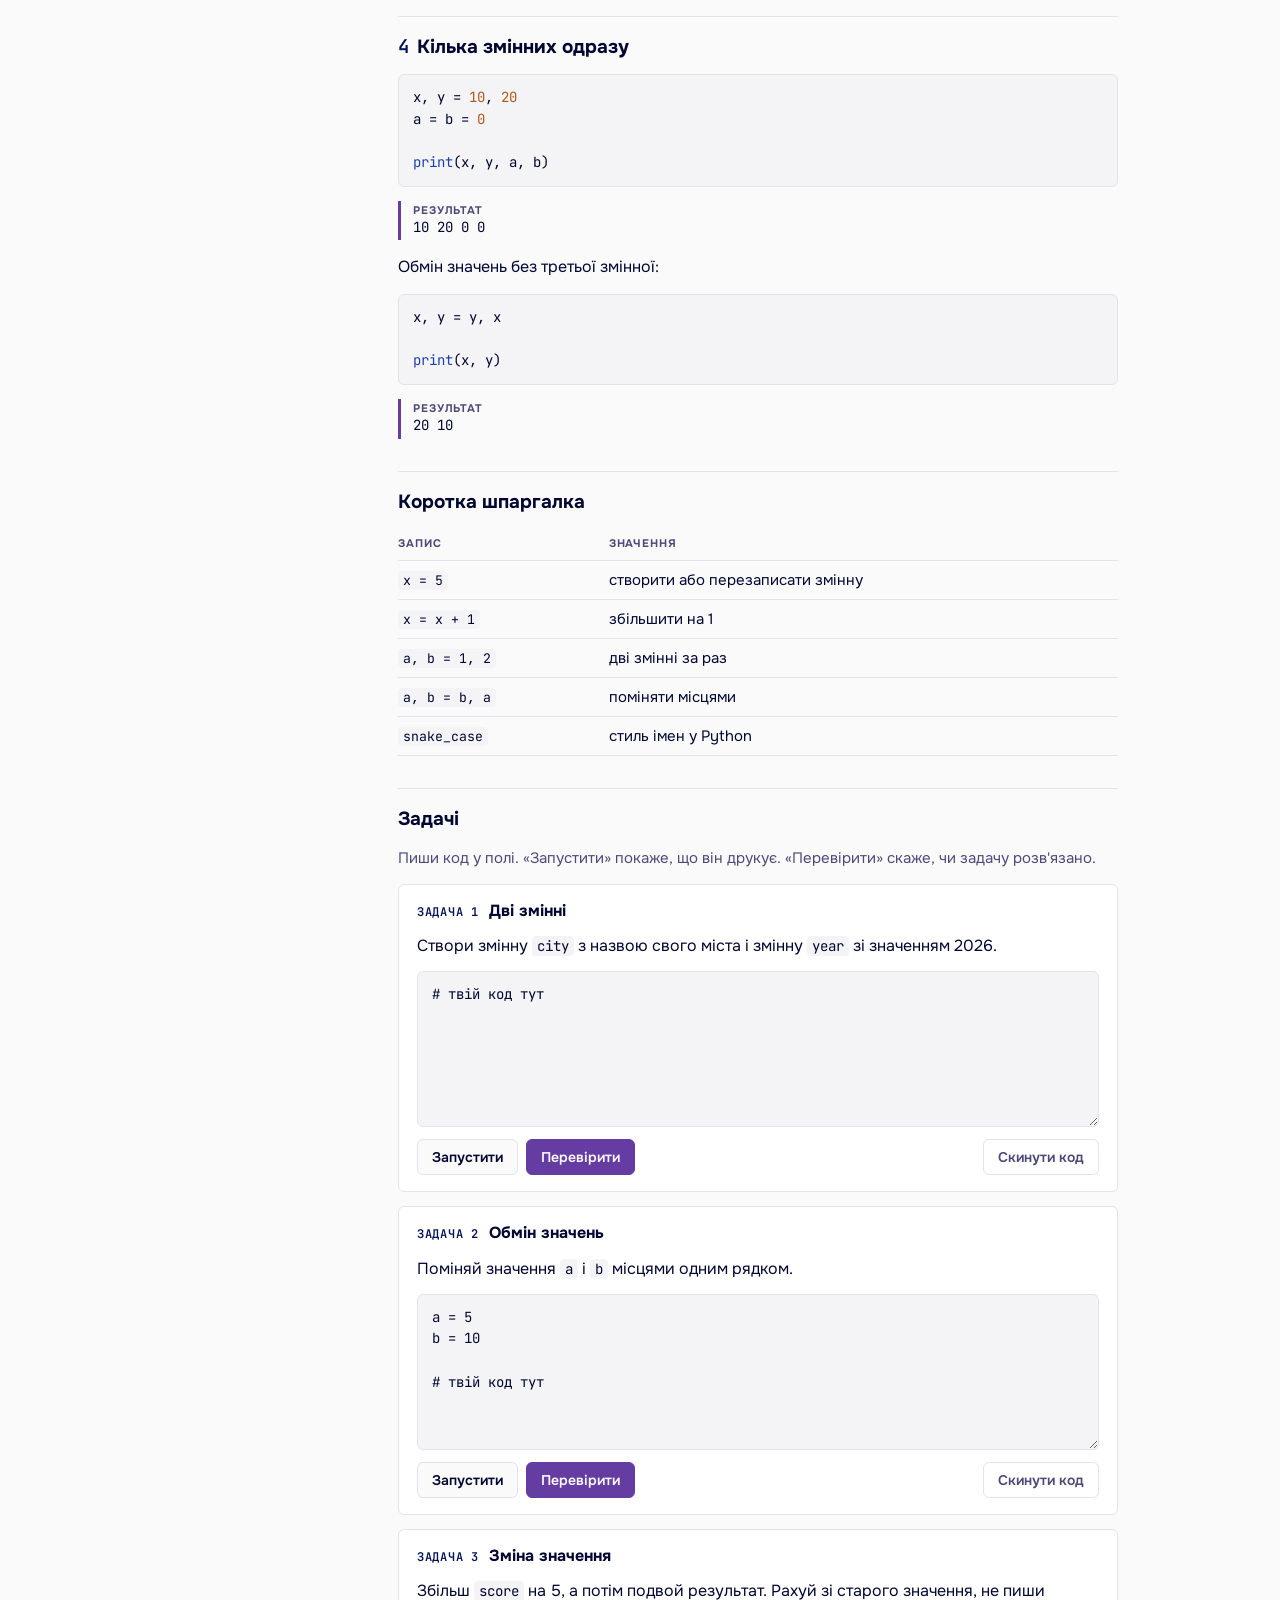
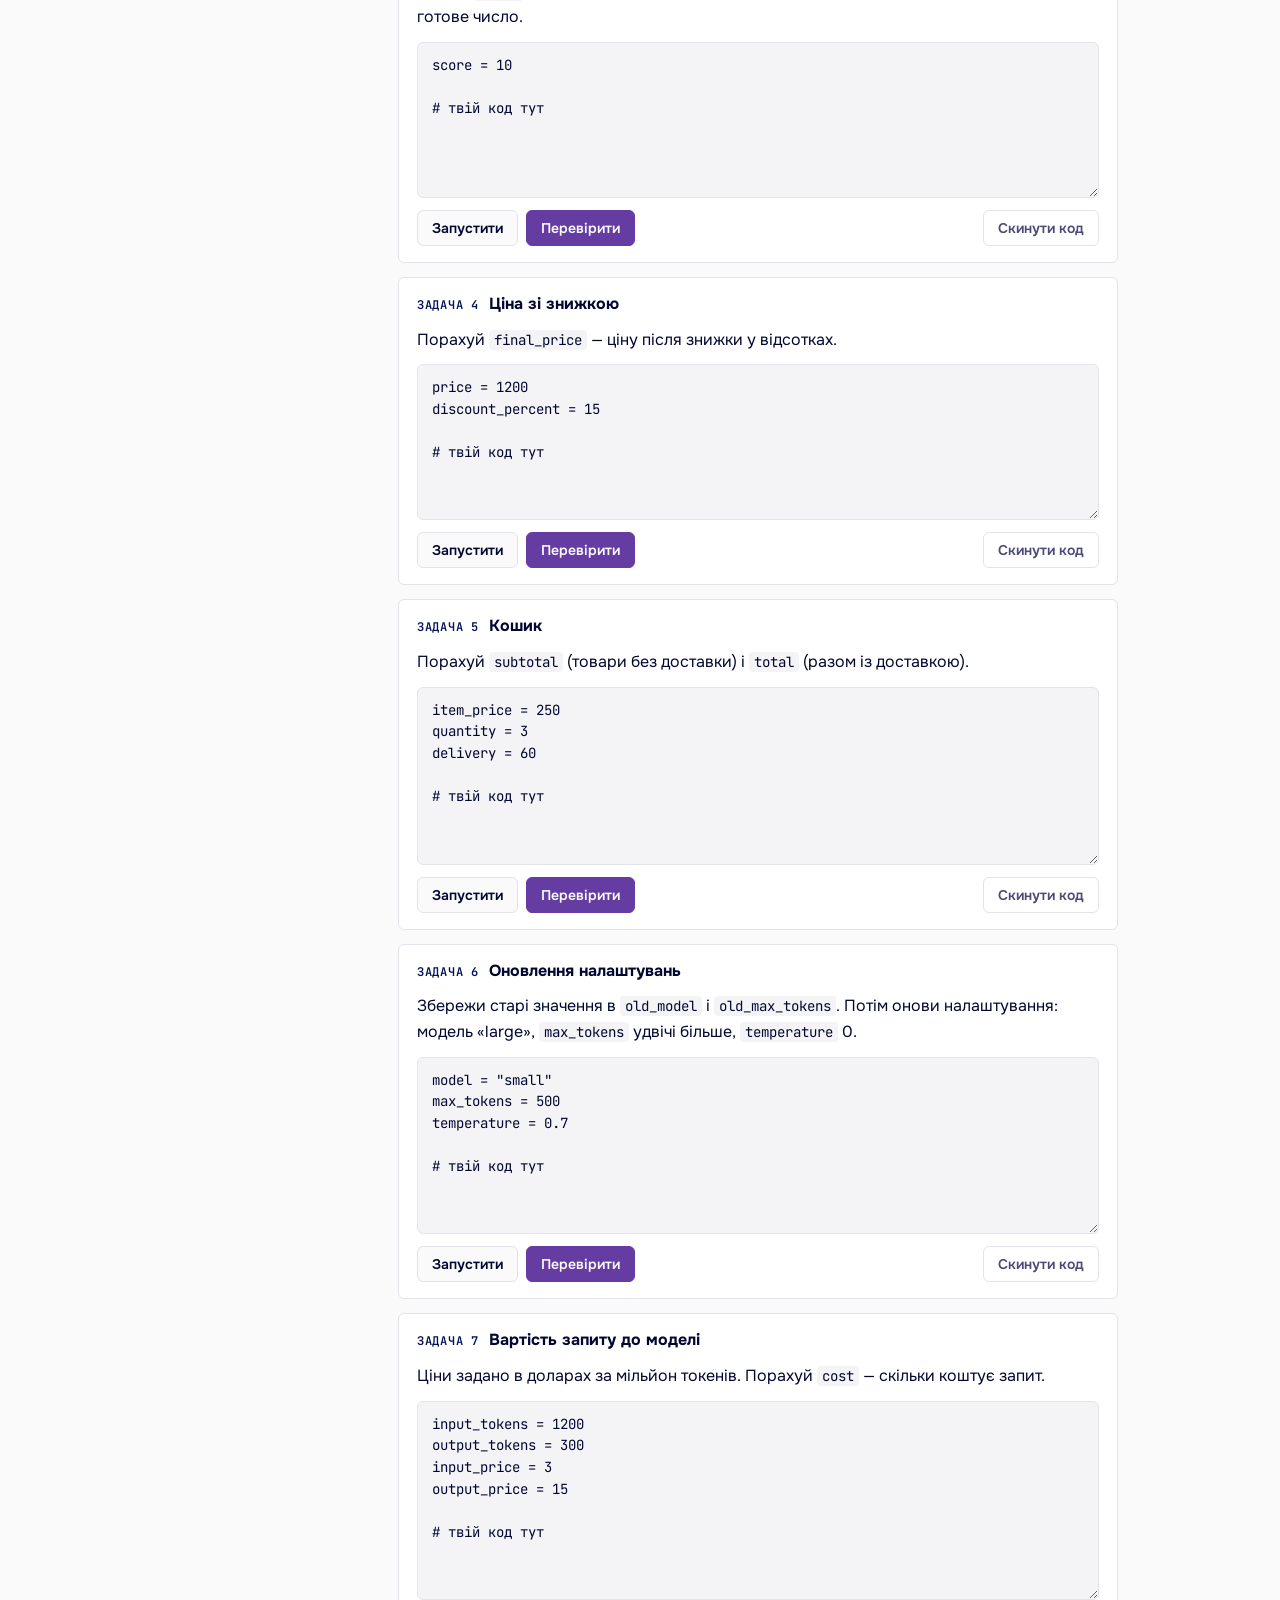
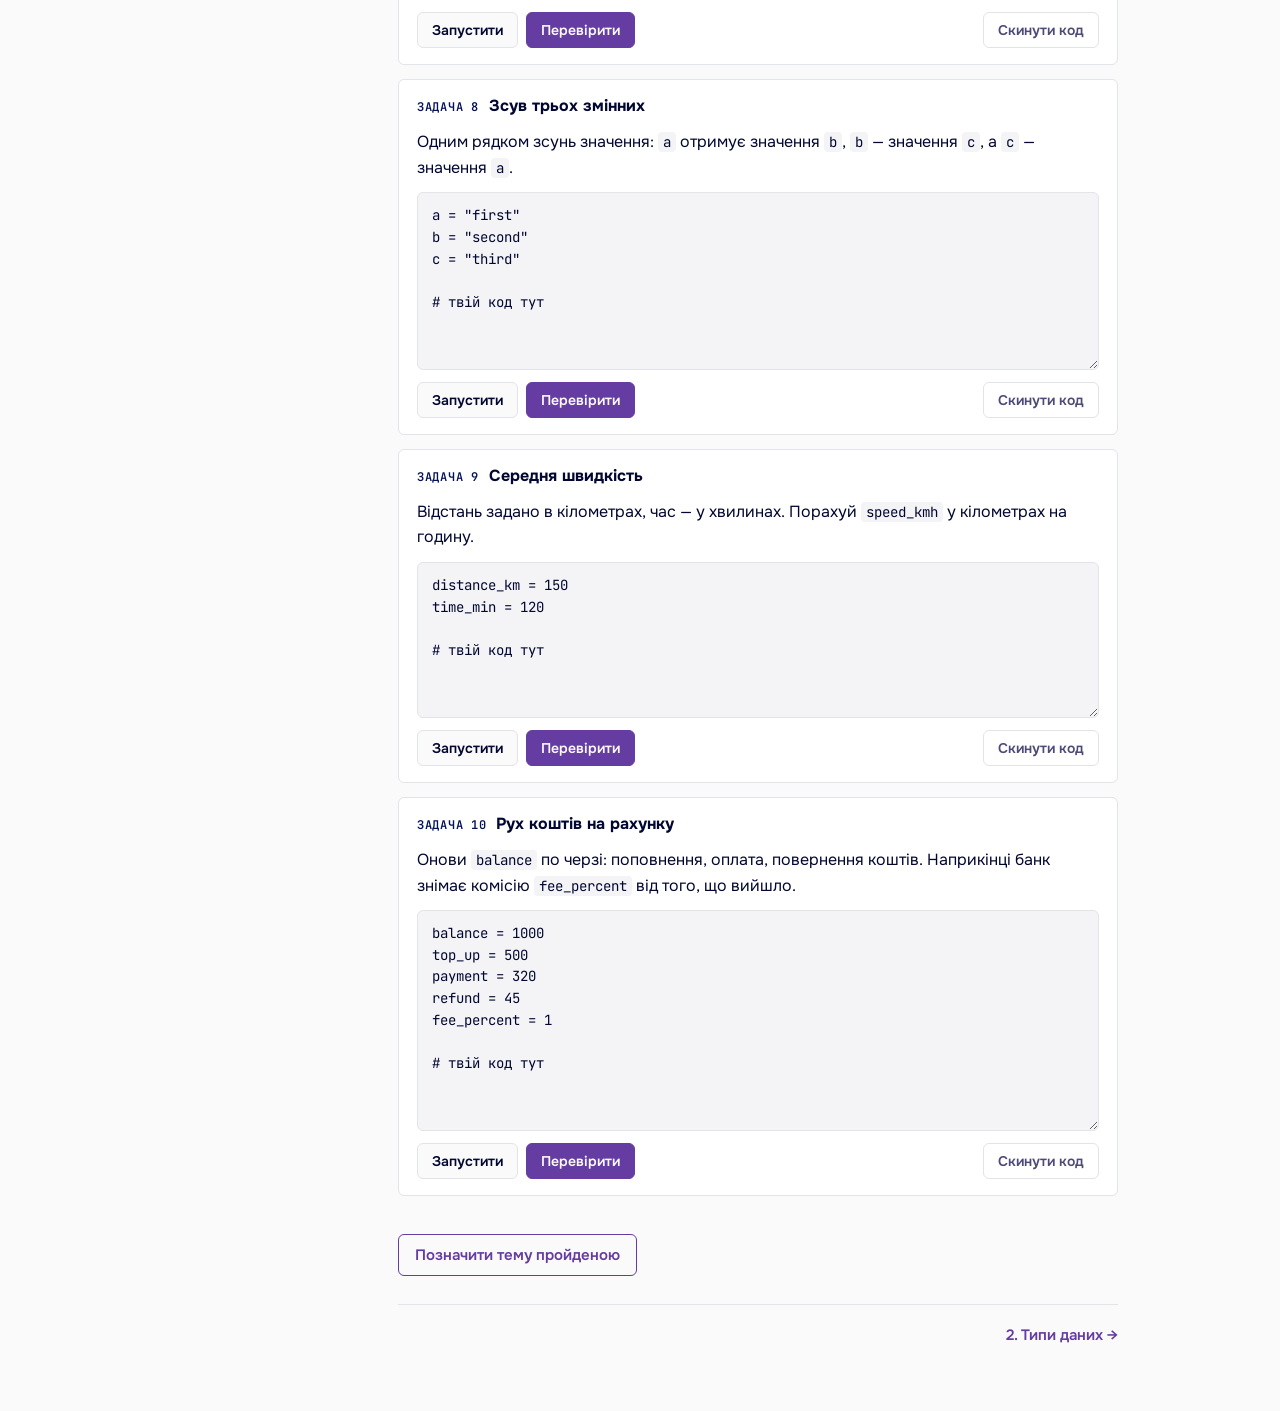
==== commit facbb1c4: "fix top menu items" ====
--- a/index.html
+++ b/index.html
@@ -15,7 +15,7 @@
 
 <!-- ===================== 1 ===================== -->
 <article class="lesson" id="t1">
-  <p class="eyebrow">Частина 1 · Python — база</p>
+  <p class="eyebrow">Частина 1 · Py Basics</p>
   <h1>1. Змінні</h1>
   <p class="lead">Змінна — це ім'я, яке вказує на значення. Через ім'я до значення можна звертатися далі в програмі.</p>
 
@@ -82,7 +82,7 @@
 
 <!-- ===================== 2 ===================== -->
 <article class="lesson" id="t2">
-  <p class="eyebrow">Частина 1 · Python — база</p>
+  <p class="eyebrow">Частина 1 · Py Basics</p>
   <h1>2. Типи даних</h1>
   <p class="lead">Кожне значення має тип. Тип визначає, що з цим значенням можна робити.</p>
 
@@ -159,7 +159,7 @@
 
 <!-- ===================== 3 ===================== -->
 <article class="lesson" id="t3">
-  <p class="eyebrow">Частина 1 · Python — база</p>
+  <p class="eyebrow">Частина 1 · Py Basics</p>
   <h1>3. input / print</h1>
   <p class="lead"><code>print()</code> виводить дані на екран, <code>input()</code> отримує їх від користувача.</p>
 
@@ -228,7 +228,7 @@
 
 <!-- ===================== 4 ===================== -->
 <article class="lesson" id="t4">
-  <p class="eyebrow">Частина 1 · Python — база</p>
+  <p class="eyebrow">Частина 1 · Py Basics</p>
   <h1>4. Оператори</h1>
   <p class="lead">Оператори — це знаки дій: порахувати, порівняти, поєднати умови.</p>
 
@@ -322,7 +322,7 @@
 
 <!-- ===================== 5 ===================== -->
 <article class="lesson" id="t5">
-  <p class="eyebrow">Частина 1 · Python — база</p>
+  <p class="eyebrow">Частина 1 · Py Basics</p>
   <h1>5. Рядки</h1>
   <p class="lead">Рядок — це послідовність символів. У кожного символу є номер, тож із рядком можна працювати посимвольно.</p>
 
@@ -438,7 +438,7 @@
 
 <!-- ===================== 6 ===================== -->
 <article class="lesson" id="t6">
-  <p class="eyebrow">Частина 1 · Python — база</p>
+  <p class="eyebrow">Частина 1 · Py Basics</p>
   <h1>6. Умови (if)</h1>
   <p class="lead">Умова дає програмі вибір: виконати блок коду чи пропустити його.</p>
 
@@ -534,7 +534,7 @@
 
 <!-- ===================== 7 ===================== -->
 <article class="lesson" id="t7">
-  <p class="eyebrow">Частина 1 · Python — база</p>
+  <p class="eyebrow">Частина 1 · Py Basics</p>
   <h1>7. Цикли (for, while)</h1>
   <p class="lead">Цикл повторює блок коду. <code>for</code> — коли відомо, що перебирати. <code>while</code> — коли повторюємо, доки діє умова.</p>
 
@@ -640,7 +640,7 @@
 
 <!-- ===================== 8 ===================== -->
 <article class="lesson" id="t8">
-  <p class="eyebrow">Частина 1 · Python — база</p>
+  <p class="eyebrow">Частина 1 · Py Basics</p>
   <h1>8. Списки</h1>
   <p class="lead">Список — впорядкований набір значень, який можна змінювати. Найуживаніша структура даних у Python.</p>
 
@@ -766,7 +766,7 @@
 
 <!-- ===================== 9 ===================== -->
 <article class="lesson" id="t9">
-  <p class="eyebrow">Частина 1 · Python — база</p>
+  <p class="eyebrow">Частина 1 · Py Basics</p>
   <h1>9. Кортежі</h1>
   <p class="lead">Кортеж — це список, який не можна змінити після створення.</p>
 
@@ -849,7 +849,7 @@
 
 <!-- ===================== 10 ===================== -->
 <article class="lesson" id="t10">
-  <p class="eyebrow">Частина 1 · Python — база</p>
+  <p class="eyebrow">Частина 1 · Py Basics</p>
   <h1>10. Словники</h1>
   <p class="lead">Словник зберігає пари «ключ: значення». До значення звертаються не за номером, а за ключем.</p>
 
@@ -962,7 +962,7 @@
 
 <!-- ===================== 11 ===================== -->
 <article class="lesson" id="t11">
-  <p class="eyebrow">Частина 1 · Python — база</p>
+  <p class="eyebrow">Частина 1 · Py Basics</p>
   <h1>11. Множини (set)</h1>
   <p class="lead">Множина схожа на список, але в ній немає дублікатів і немає порядку.</p>
 
@@ -1067,7 +1067,7 @@
 
 <!-- ===================== 12 ===================== -->
 <article class="lesson" id="t12">
-  <p class="eyebrow">Частина 1 · Python — база</p>
+  <p class="eyebrow">Частина 1 · Py Basics</p>
   <h1>12. Функції</h1>
   <p class="lead">Функція — це шматок коду з іменем. Написала один раз, викликаєш скільки завгодно разів з різними даними.</p>
 
@@ -1199,7 +1199,7 @@
 
 <!-- ===================== 13 ===================== -->
 <article class="lesson" id="t13">
-  <p class="eyebrow">Частина 1 · Python — база</p>
+  <p class="eyebrow">Частина 1 · Py Basics</p>
   <h1>13. Обробка винятків (try / except)</h1>
   <p class="lead">Виняток — це помилка під час роботи програми. Без обробки програма падає. З <code>try / except</code> ти сама вирішуєш, що робити далі.</p>
 
@@ -1314,7 +1314,7 @@
 
 <!-- ===================== 14 ===================== -->
 <article class="lesson" id="t14">
-  <p class="eyebrow">Частина 1 · Python — база</p>
+  <p class="eyebrow">Частина 1 · Py Basics</p>
   <h1>14. Робота з файлами</h1>
   <p class="lead">Змінні живуть, доки працює програма. Щоб дані збереглися, їх записують у файл.</p>
 
@@ -1416,7 +1416,7 @@
 
 <!-- ===================== 15 ===================== -->
 <article class="lesson" id="t15">
-  <p class="eyebrow">Частина 1 · Python — база</p>
+  <p class="eyebrow">Частина 1 · Py Basics</p>
   <h1>15. ООП</h1>
   <p class="lead">Об'єктно-орієнтоване програмування збирає дані та функції для роботи з ними в одне ціле — об'єкт.</p>
 
@@ -1564,7 +1564,7 @@
 
 <!-- ===================== 16 ===================== -->
 <article class="lesson" id="t16">
-  <p class="eyebrow">Частина 1 · Python — база</p>
+  <p class="eyebrow">Частина 1 · Py Basics</p>
   <h1>16. Модулі та пакети</h1>
   <p class="lead">Модуль — це файл <code>.py</code>. Пакет — папка з модулями. Вони дають змогу розкласти код по файлах і брати готовий чужий код.</p>
 
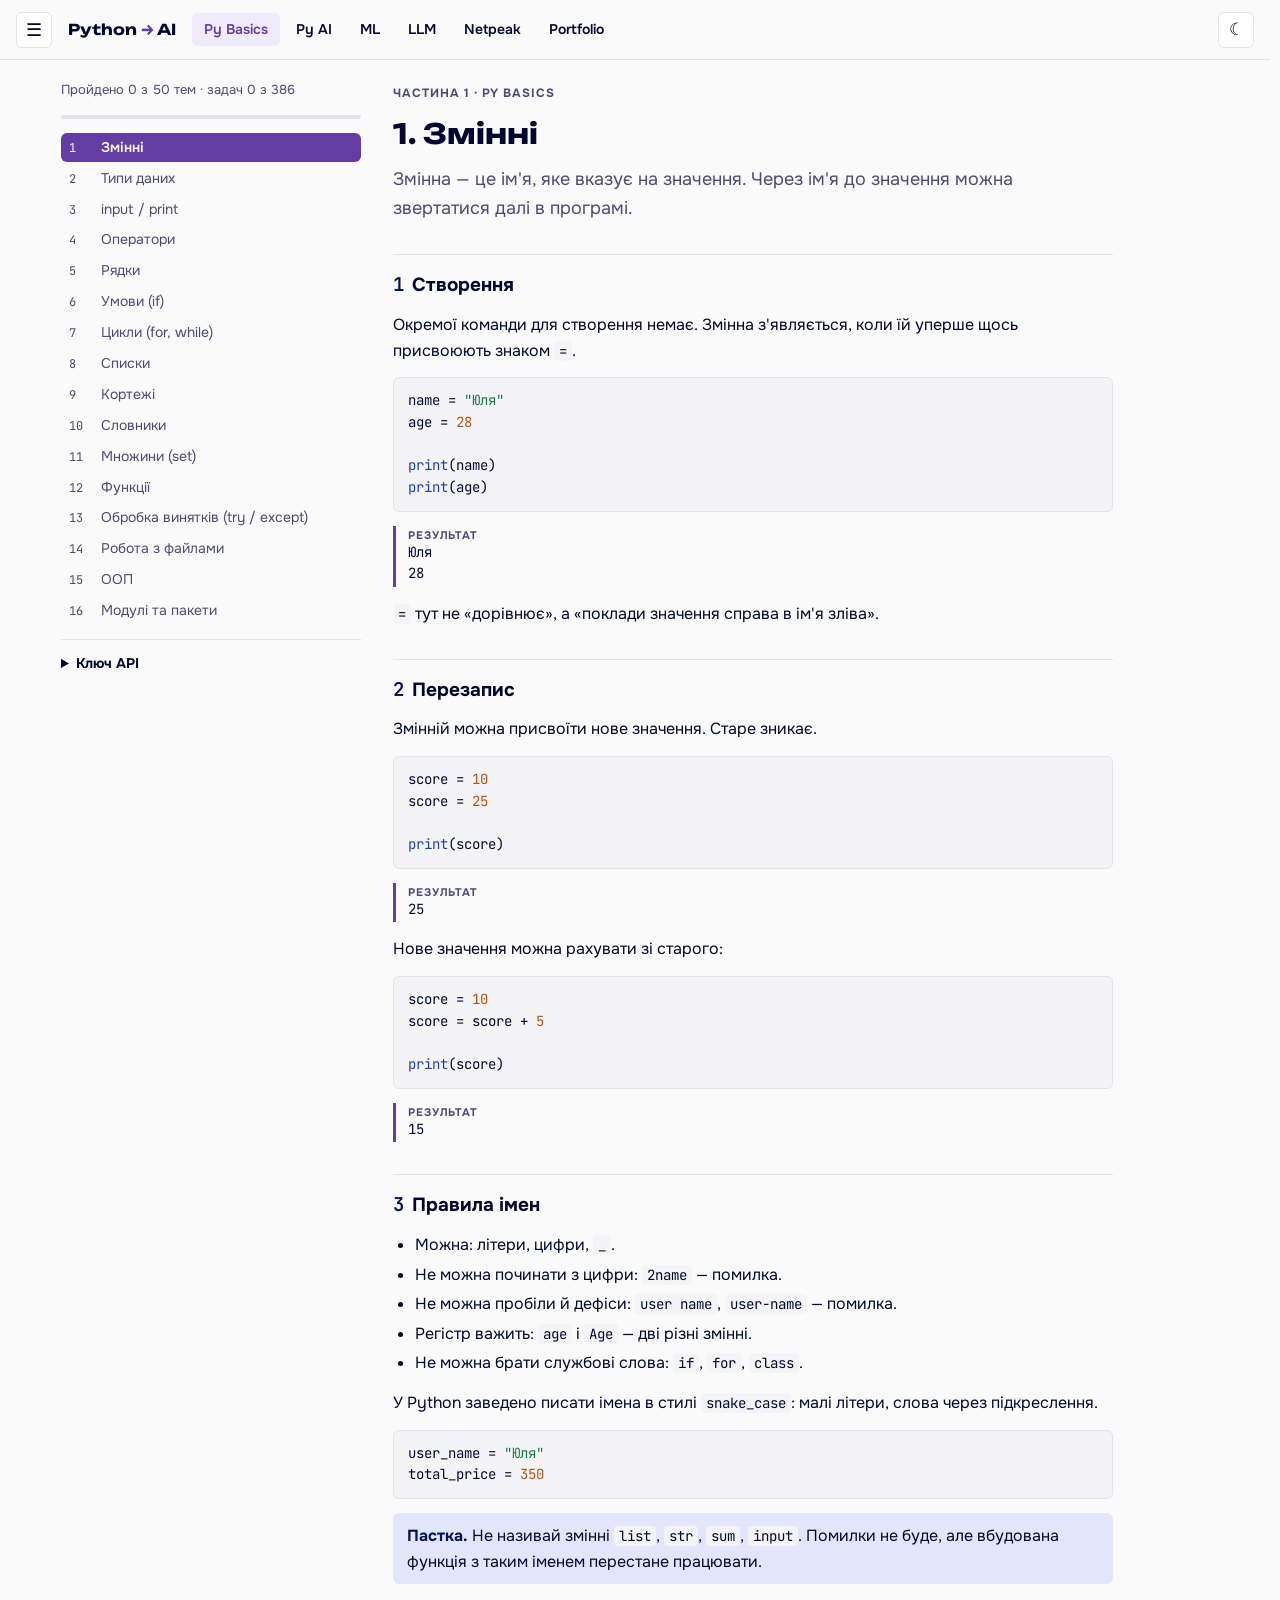
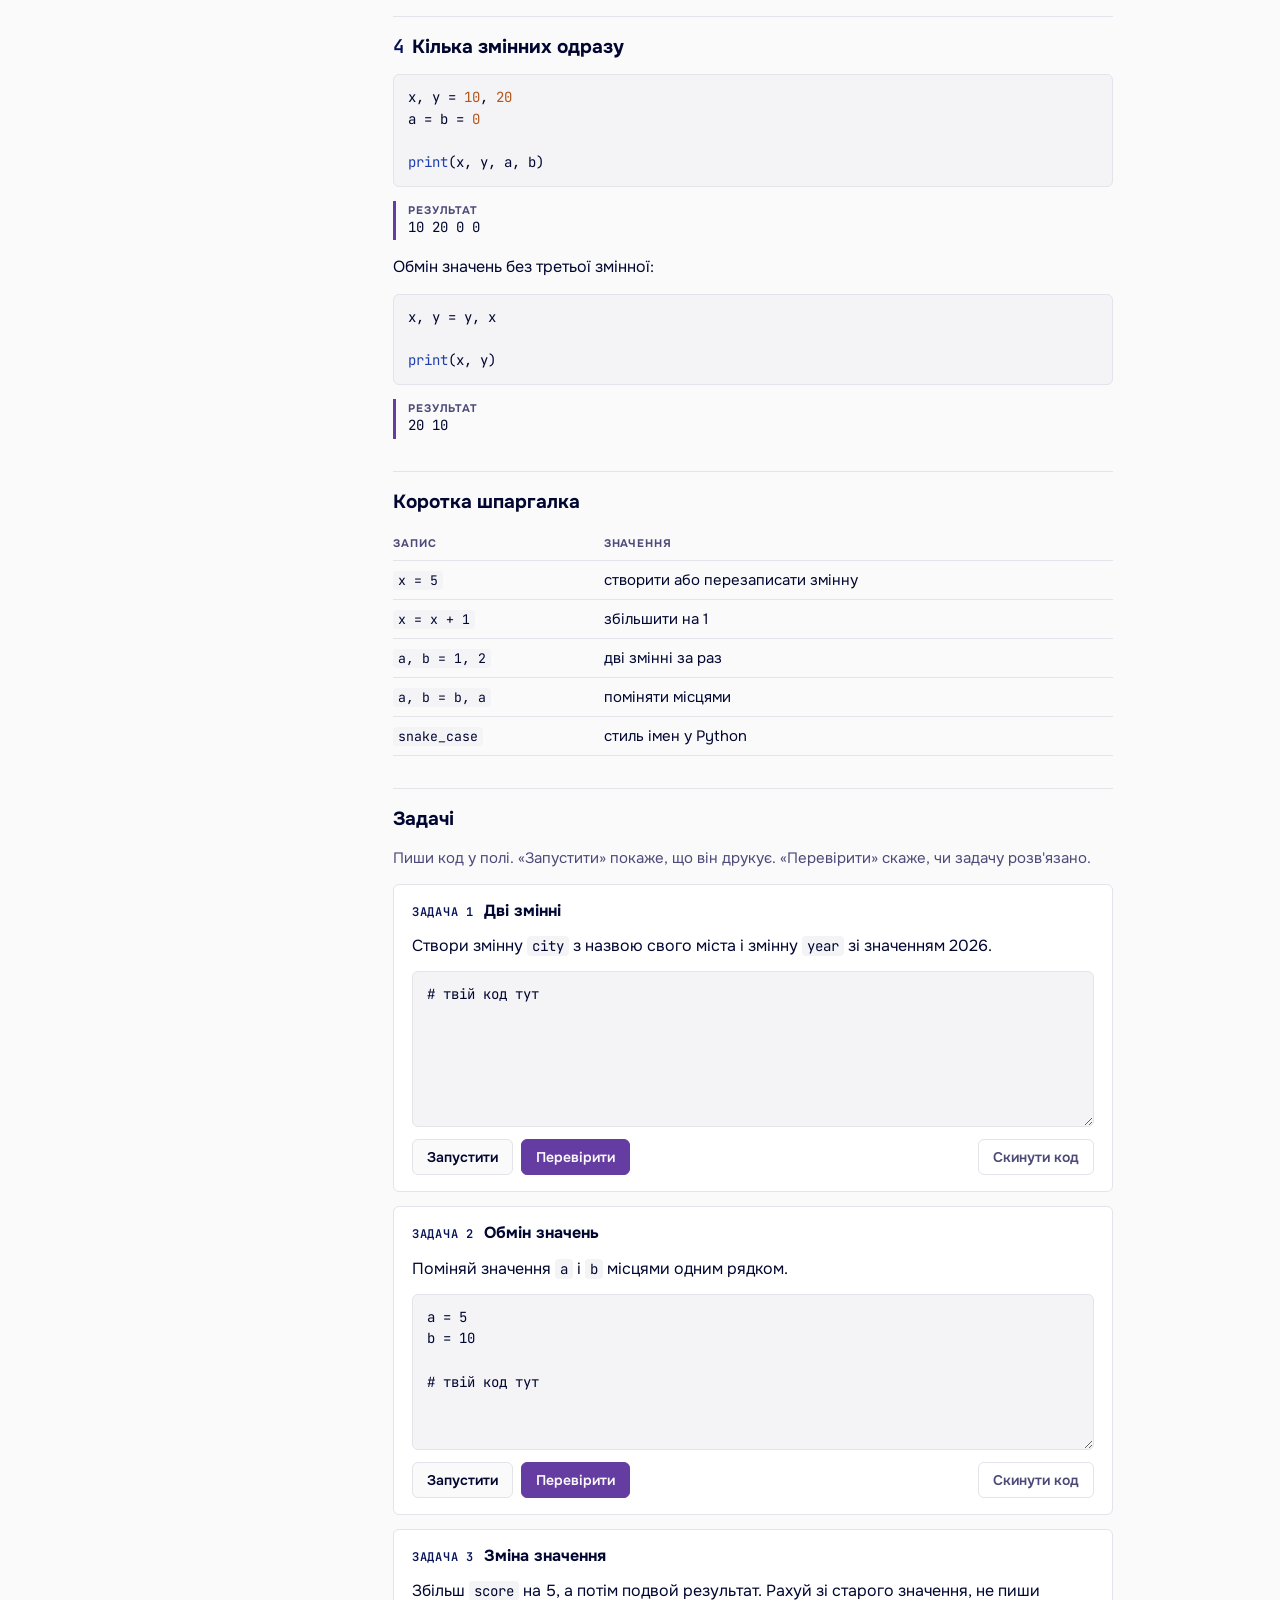
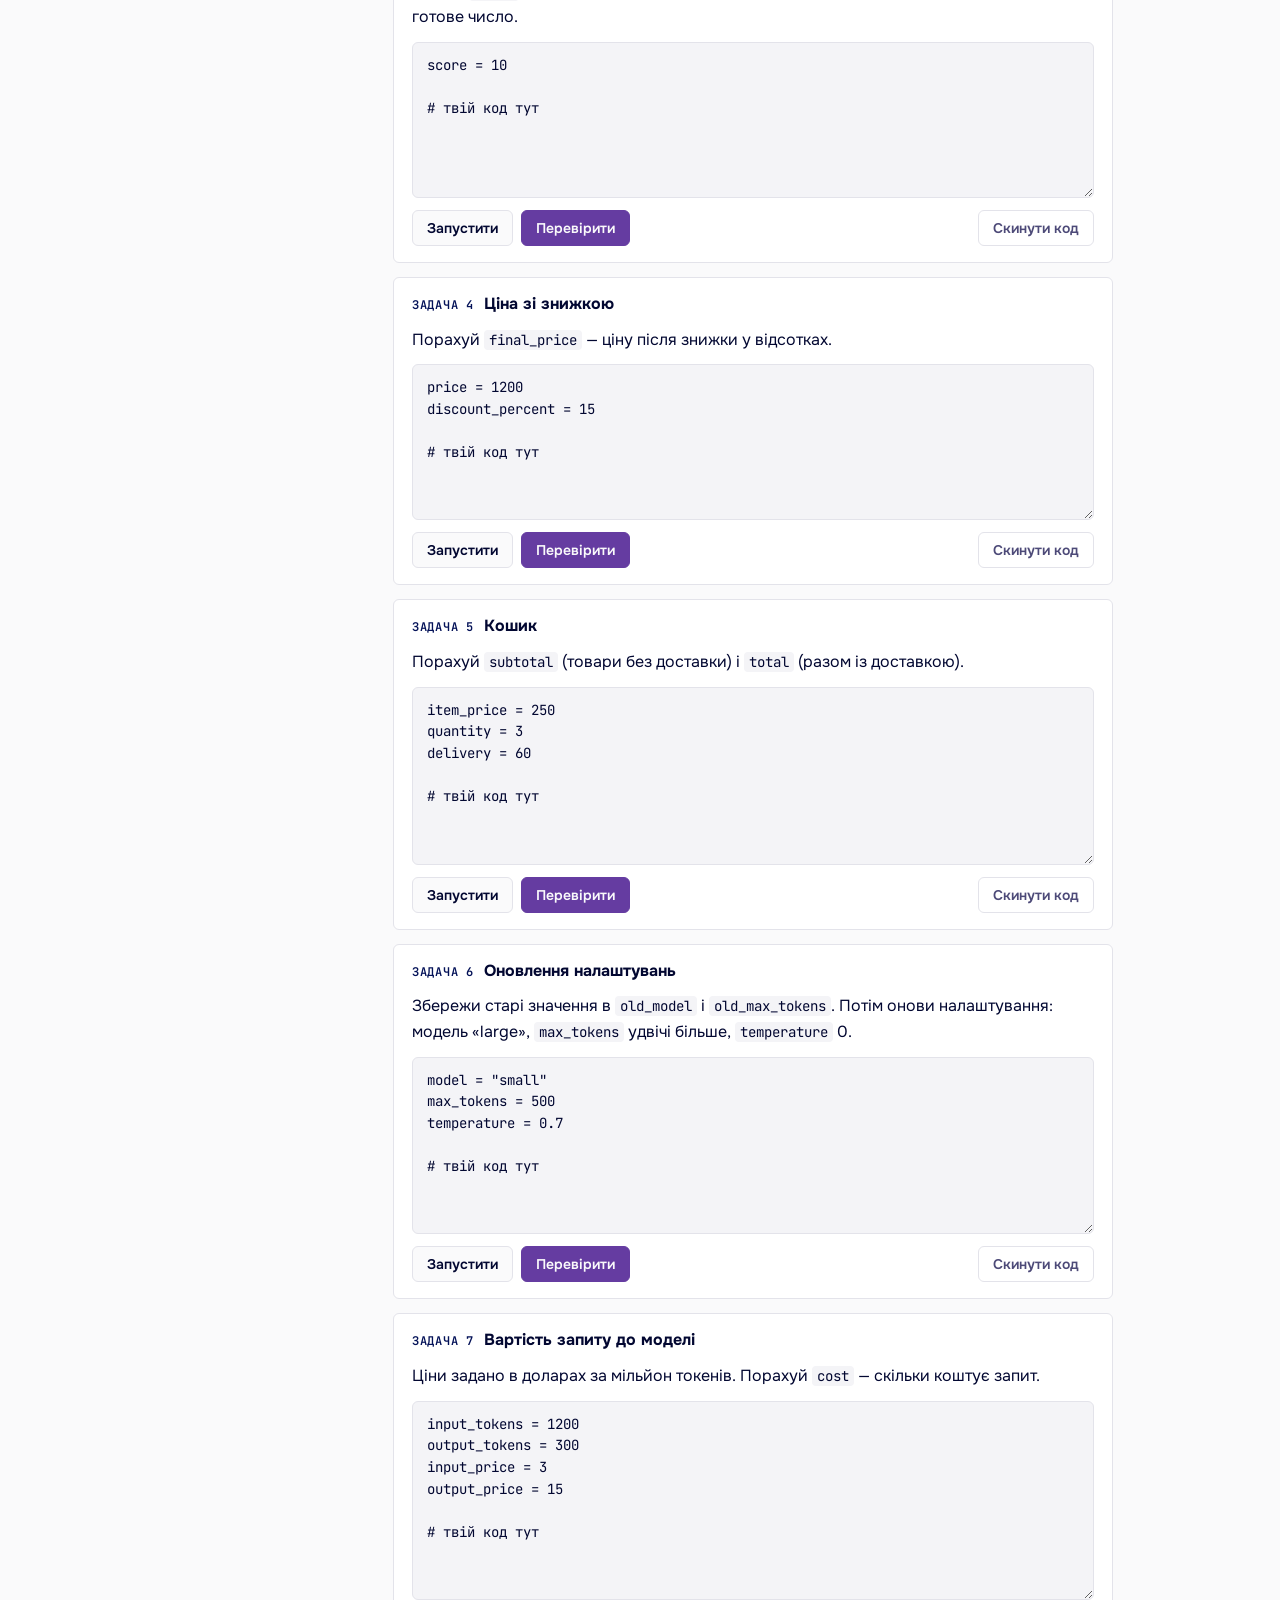
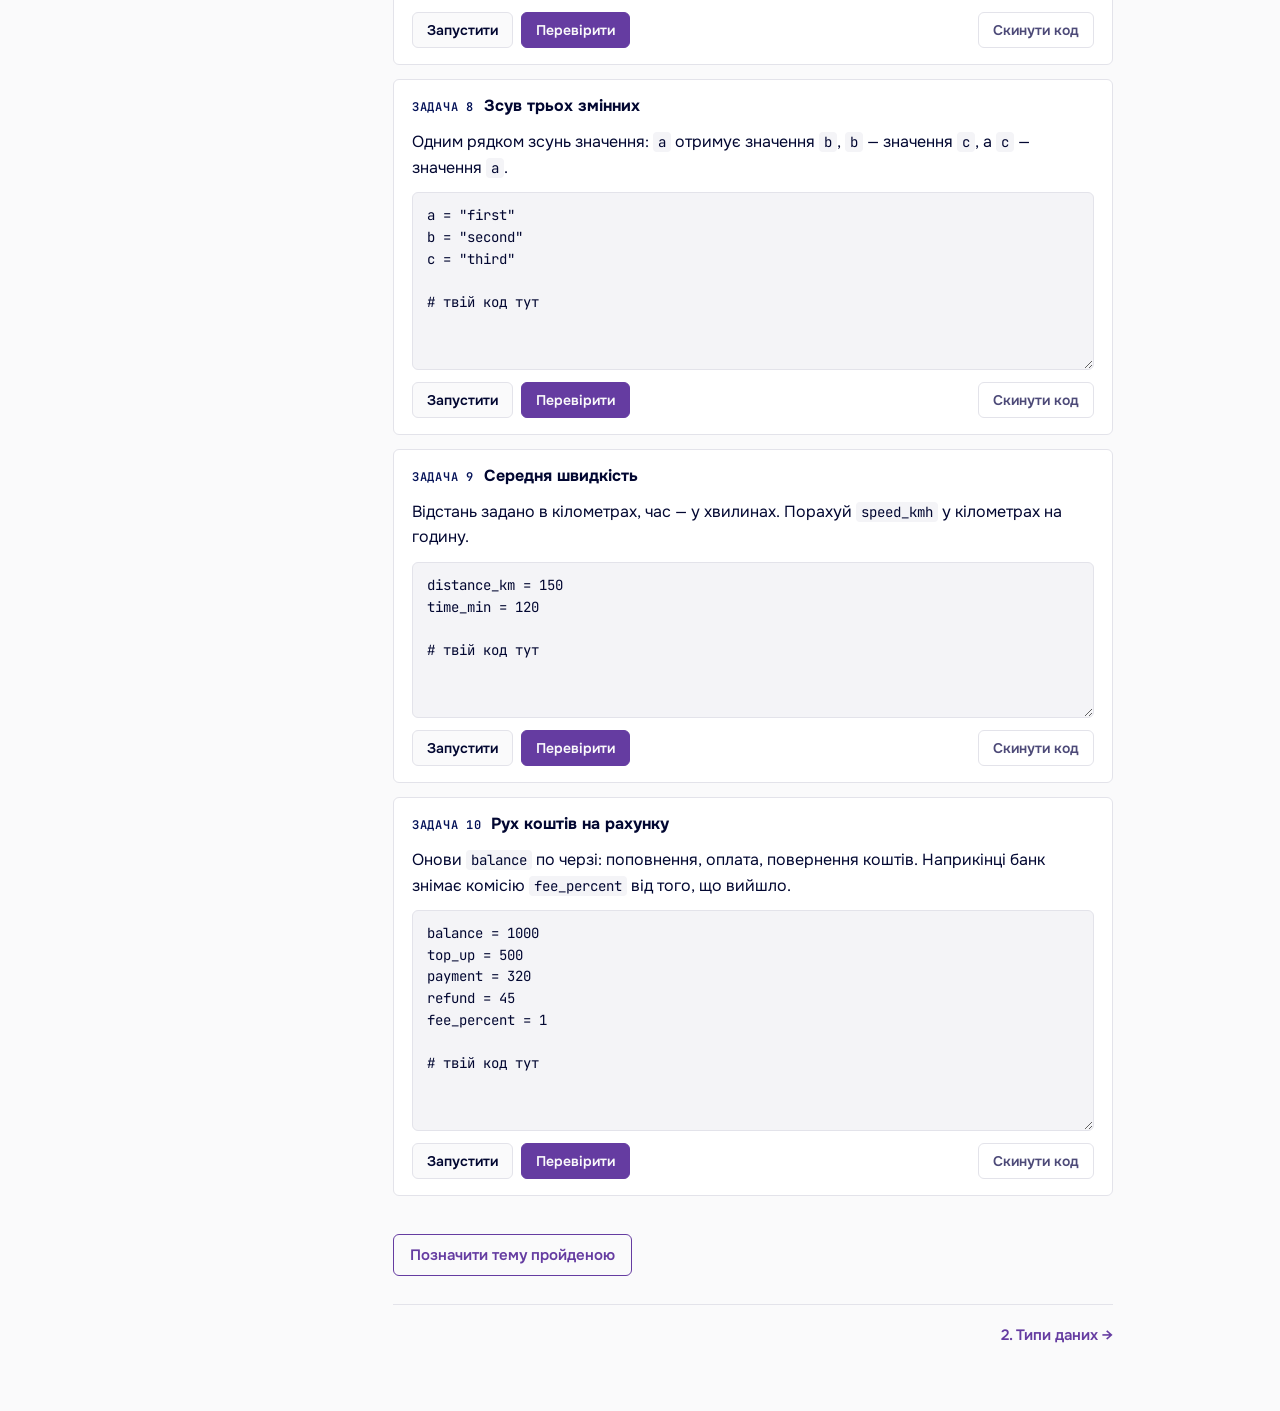
==== commit 4107e4e6: "ui fixes" ====
--- a/index.html
+++ b/index.html
@@ -6,6 +6,7 @@
 <title>Конспект Python і LLM</title>
 <link rel="stylesheet" href="https://fonts.googleapis.com/css2?family=JetBrains+Mono:wght@400;600&family=Onest:wght@400;500;600;700&family=Unbounded:wght@500;700&display=swap">
 <link rel="stylesheet" href="styles.css">
+<script>try { var t = JSON.parse(localStorage.getItem("konspekt-theme")); if (t === "dark" || t === "light") document.documentElement.setAttribute("data-theme", t); } catch (e) {}</script>
 </head>
 <body>
 <div class="shell">
--- a/styles.css
+++ b/styles.css
@@ -51,13 +51,15 @@
   font-size: 16px;
   line-height: 1.6;
 }
+html { scrollbar-gutter: stable; }
 .shell {
   display: grid;
   grid-template-columns: 300px minmax(0, 1fr);
   max-width: 1180px;
   margin: 0 auto;
   padding-inline: 16px;
-  gap: 32px;
+  column-gap: 32px;
+  transition: grid-template-columns 0.25s ease, column-gap 0.25s ease;
 }
 
 /* ---------- scrollbars ---------- */
@@ -91,7 +93,23 @@
   border-radius: 6px;
   cursor: pointer;
 }
-.side-toggle:hover { border-color: var(--accent); }
+.side-toggle:hover, .theme-toggle:hover { border-color: var(--accent); }
+.theme-toggle {
+  flex: none;
+  width: 36px;
+  height: 36px;
+  font-size: 17px;
+  line-height: 1;
+  color: var(--fg);
+  background: var(--surface);
+  border: 1px solid var(--line);
+  border-radius: 6px;
+  cursor: pointer;
+}
+.theme-toggle:focus-visible { outline: 2px solid var(--accent); outline-offset: 2px; }
+@media (prefers-reduced-motion: reduce) {
+  .shell, .side { transition: none; }
+}
 .brand {
   flex: none;
   font-family: var(--font-display);
@@ -105,18 +123,17 @@
 .part-tab {
   flex: none;
   display: flex;
-  flex-direction: column;
-  padding: 5px 12px;
+  align-items: center;
+  padding: 7px 12px;
   border-radius: 6px;
   text-decoration: none;
   line-height: 1.3;
   white-space: nowrap;
 }
-.part-num { font-size: 11px; font-weight: 700; letter-spacing: 0.08em; text-transform: uppercase; color: var(--muted); }
 .part-name { font-size: 14px; font-weight: 600; color: var(--fg); }
 .part-tab:hover { background: var(--code-bg); }
 .part-tab[aria-current="true"] { background: var(--accent-soft); }
-.part-tab[aria-current="true"] .part-num { color: var(--accent); }
+.part-tab[aria-current="true"] .part-name { color: var(--accent); }
 
 /* ---------- sidebar: topics of the current part ---------- */
 .side {
@@ -129,9 +146,11 @@
   display: flex;
   flex-direction: column;
   gap: 14px;
-}
-body.side-hidden .side { display: none; }
-body.side-hidden .shell { grid-template-columns: minmax(0, 1fr); }
+  min-width: 0;
+  transition: opacity 0.2s ease, visibility 0.25s;
+}
+body.side-hidden .shell { grid-template-columns: 0px minmax(0, 1fr); column-gap: 0px; }
+body.side-hidden .side { visibility: hidden; opacity: 0; }
 .progress { font-size: 13px; color: var(--muted); margin: 0; }
 .nav { display: flex; flex-direction: column; }
 .part { display: flex; flex-direction: column; gap: 2px; }
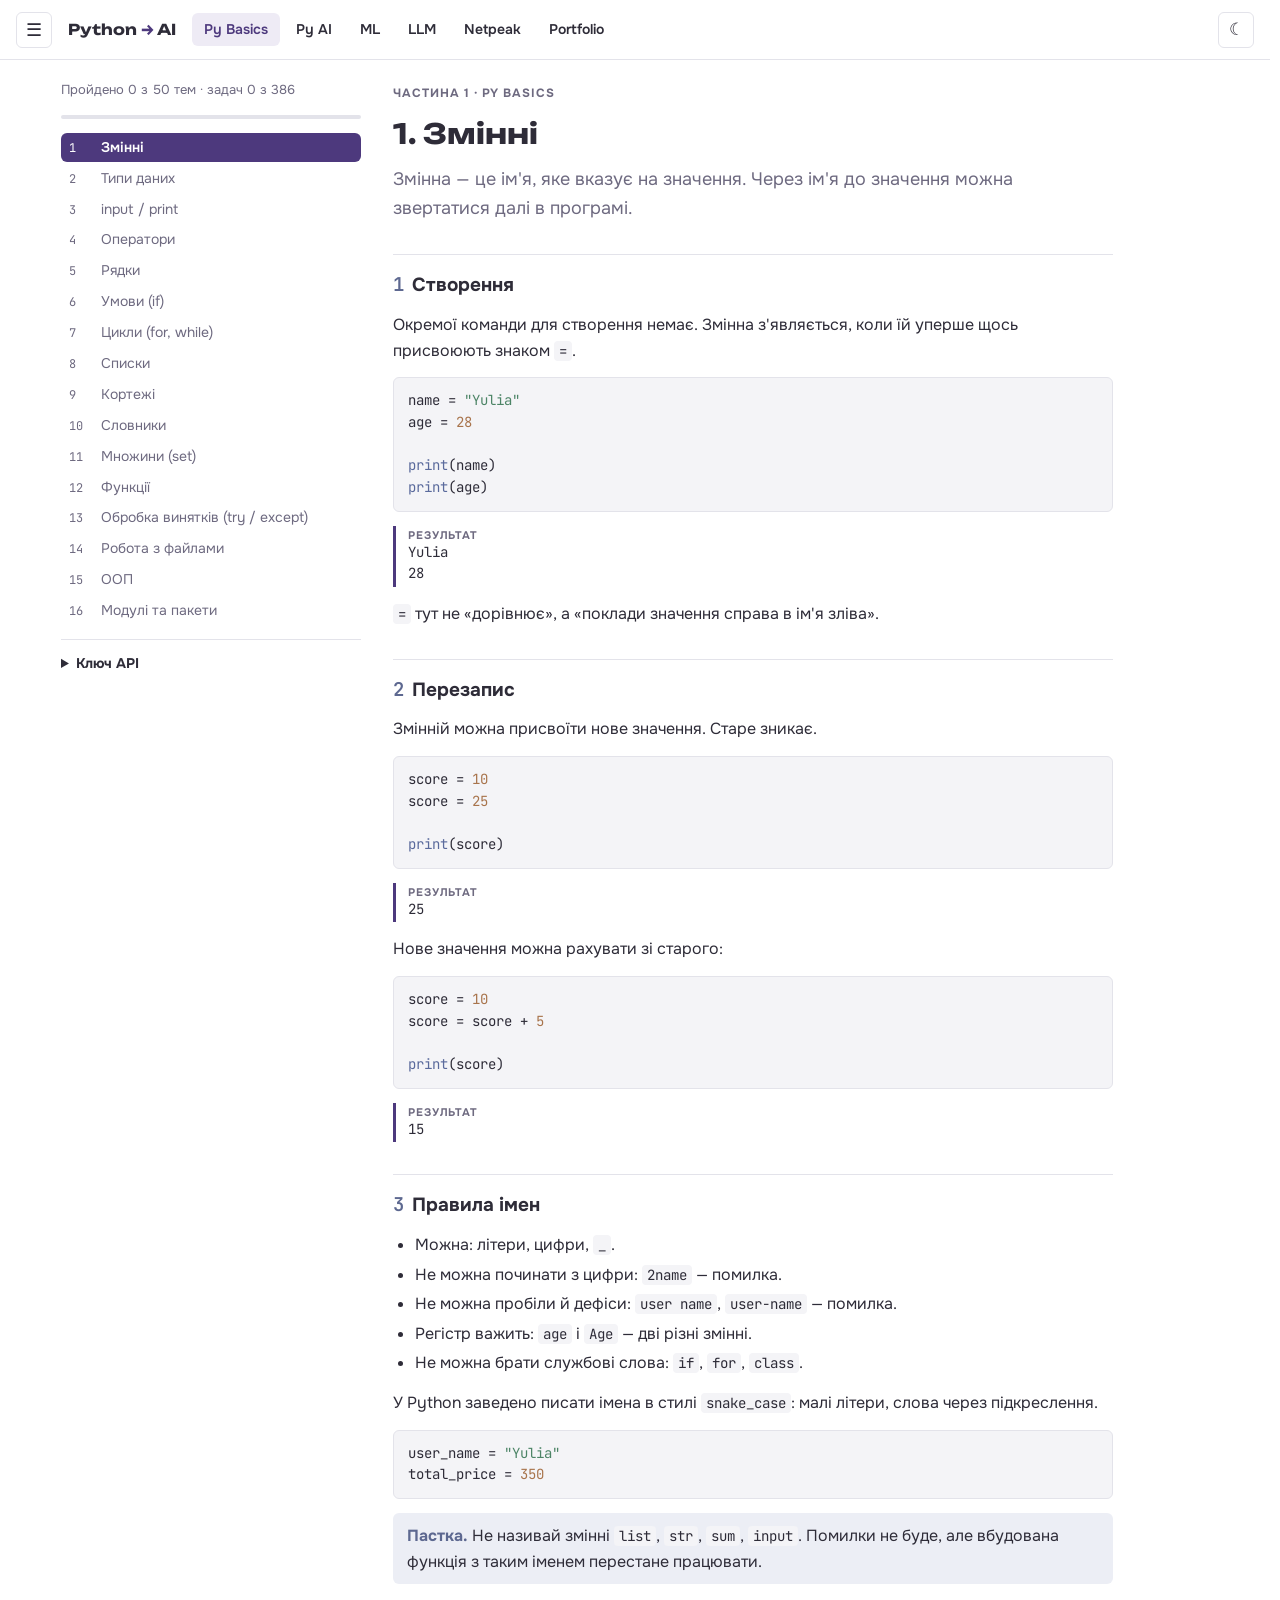
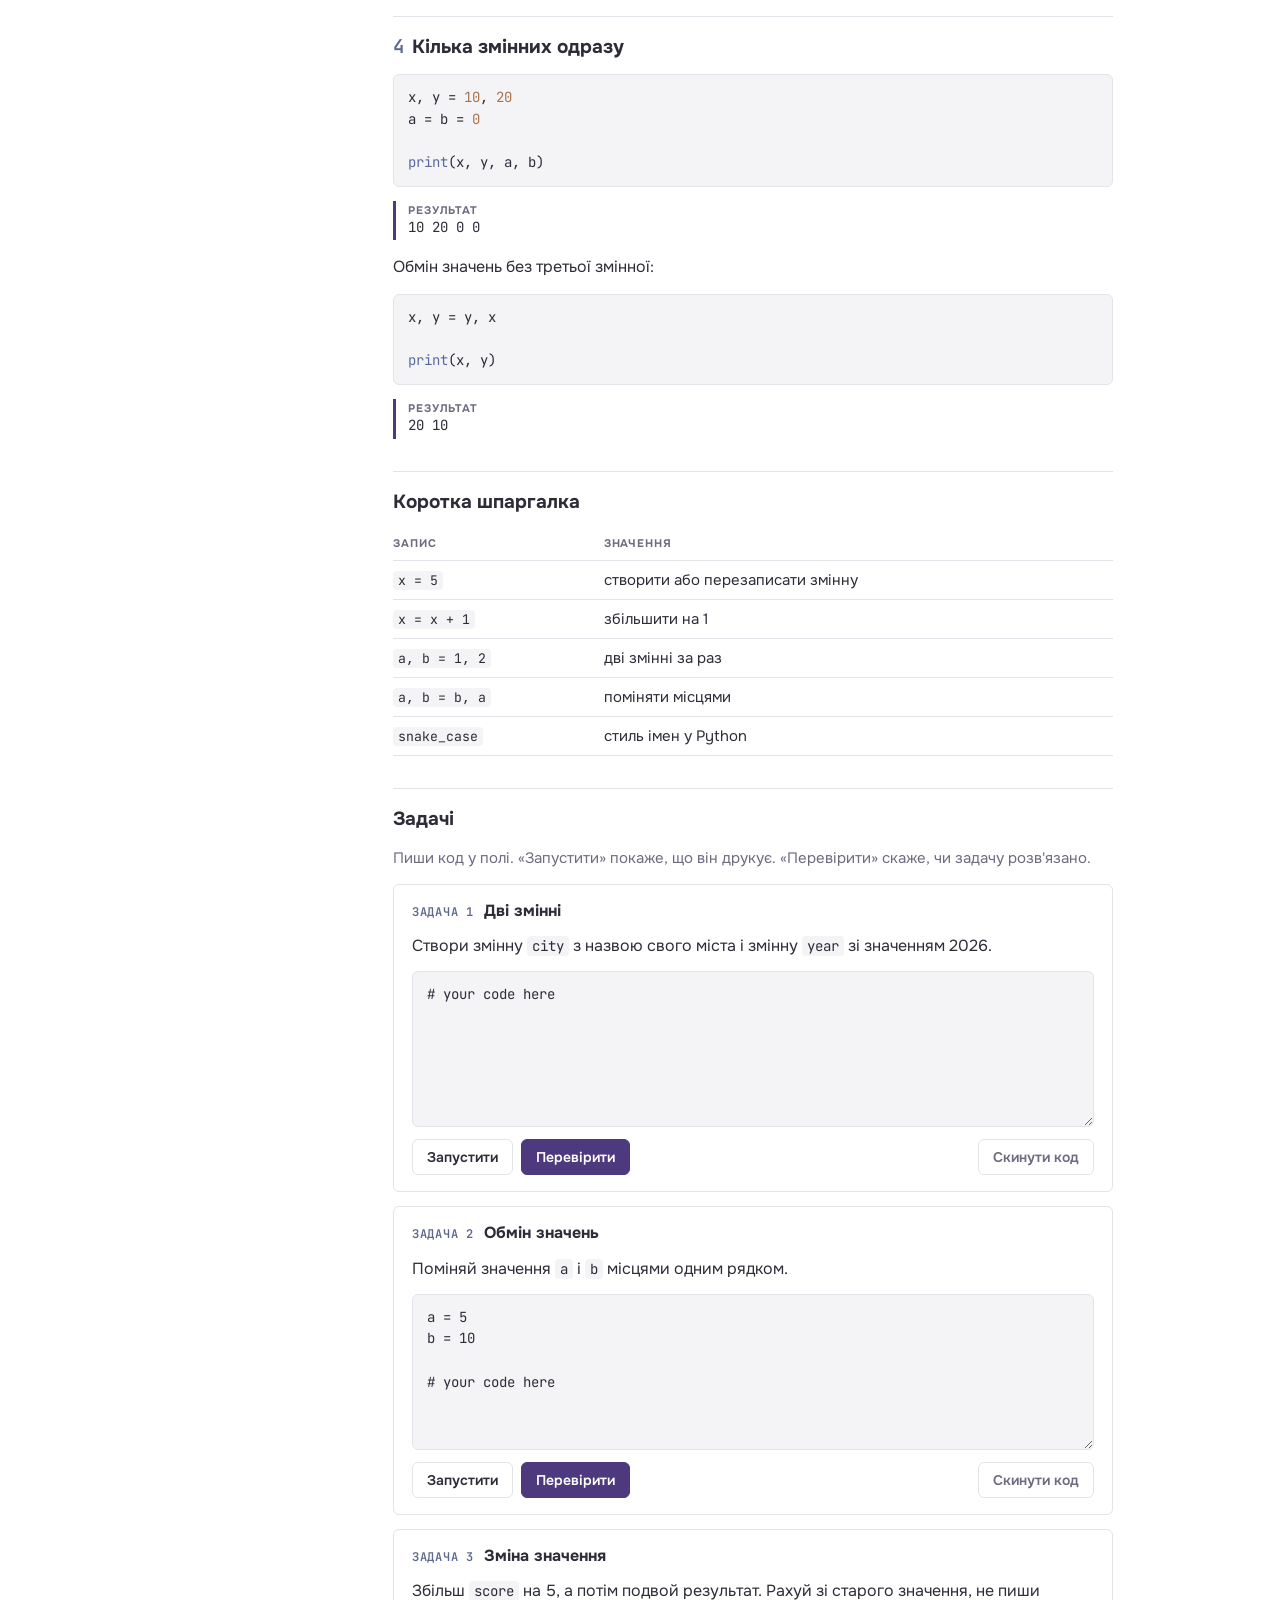
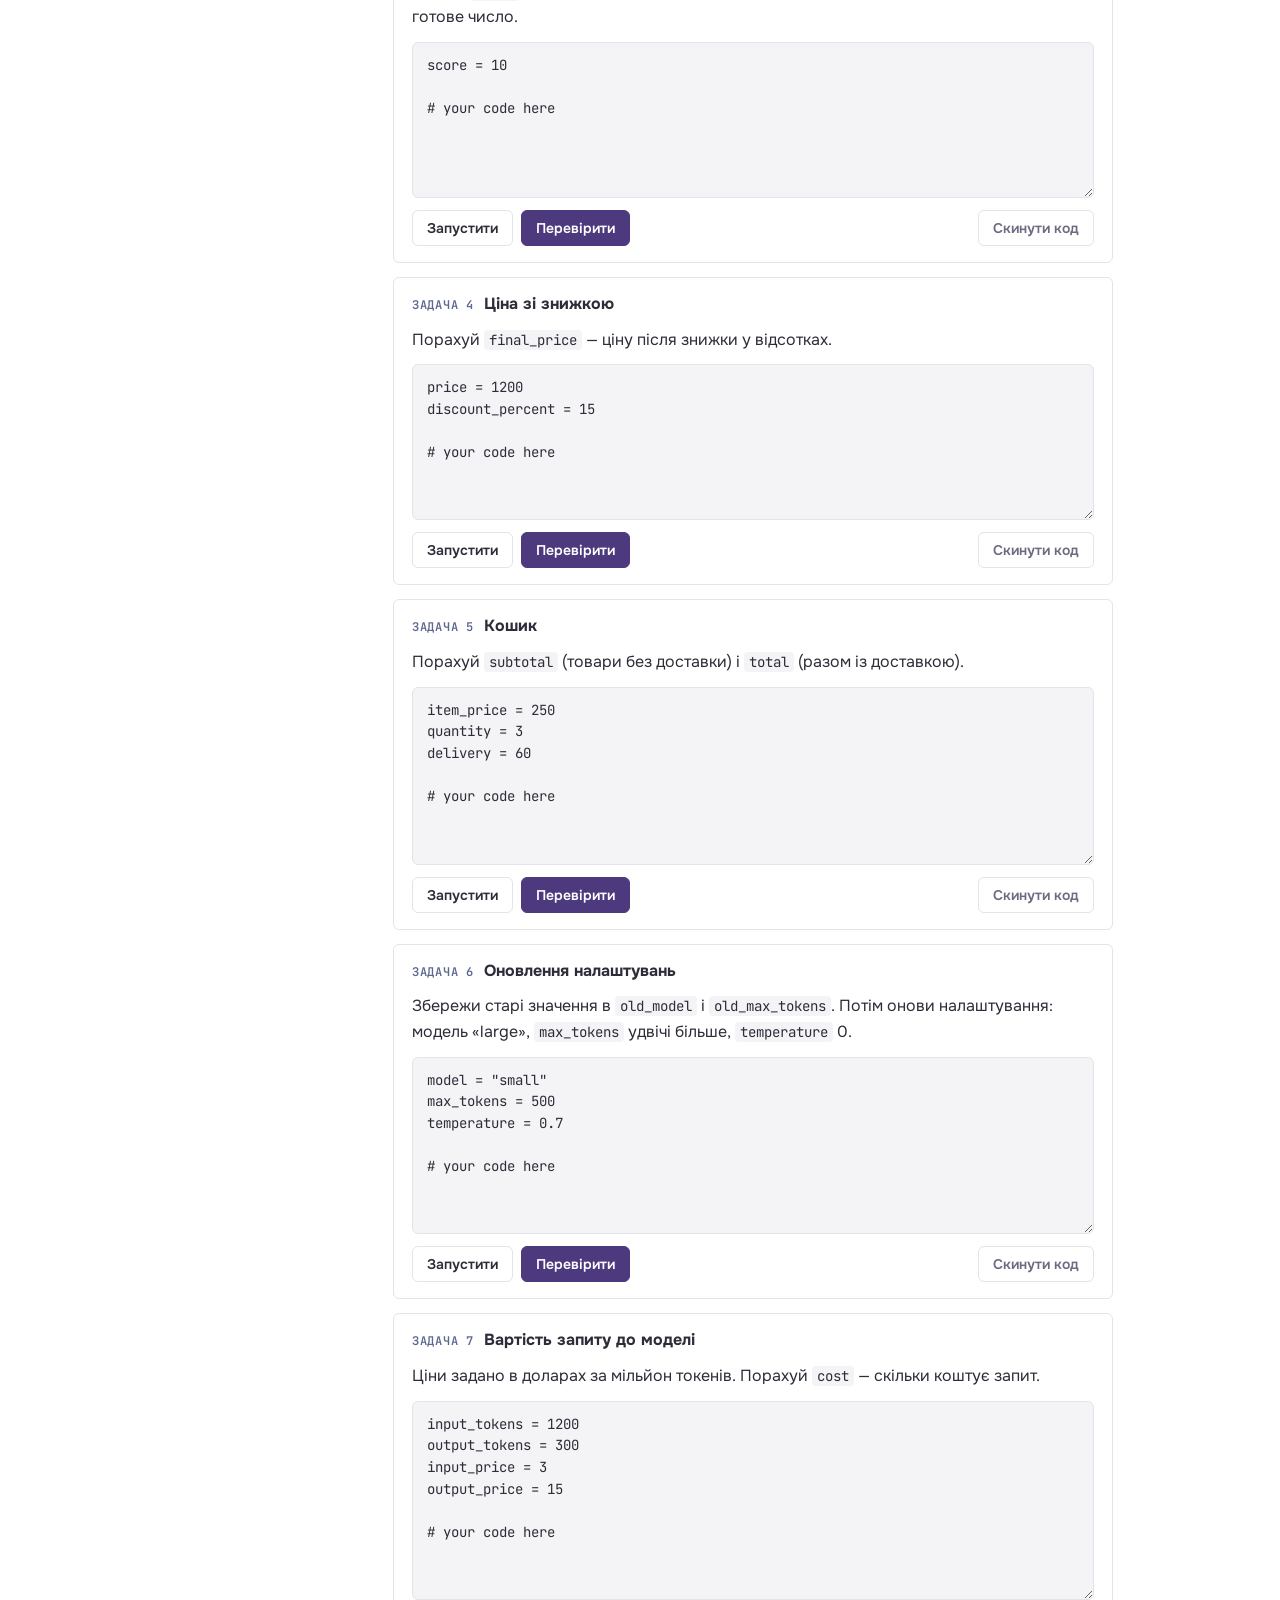
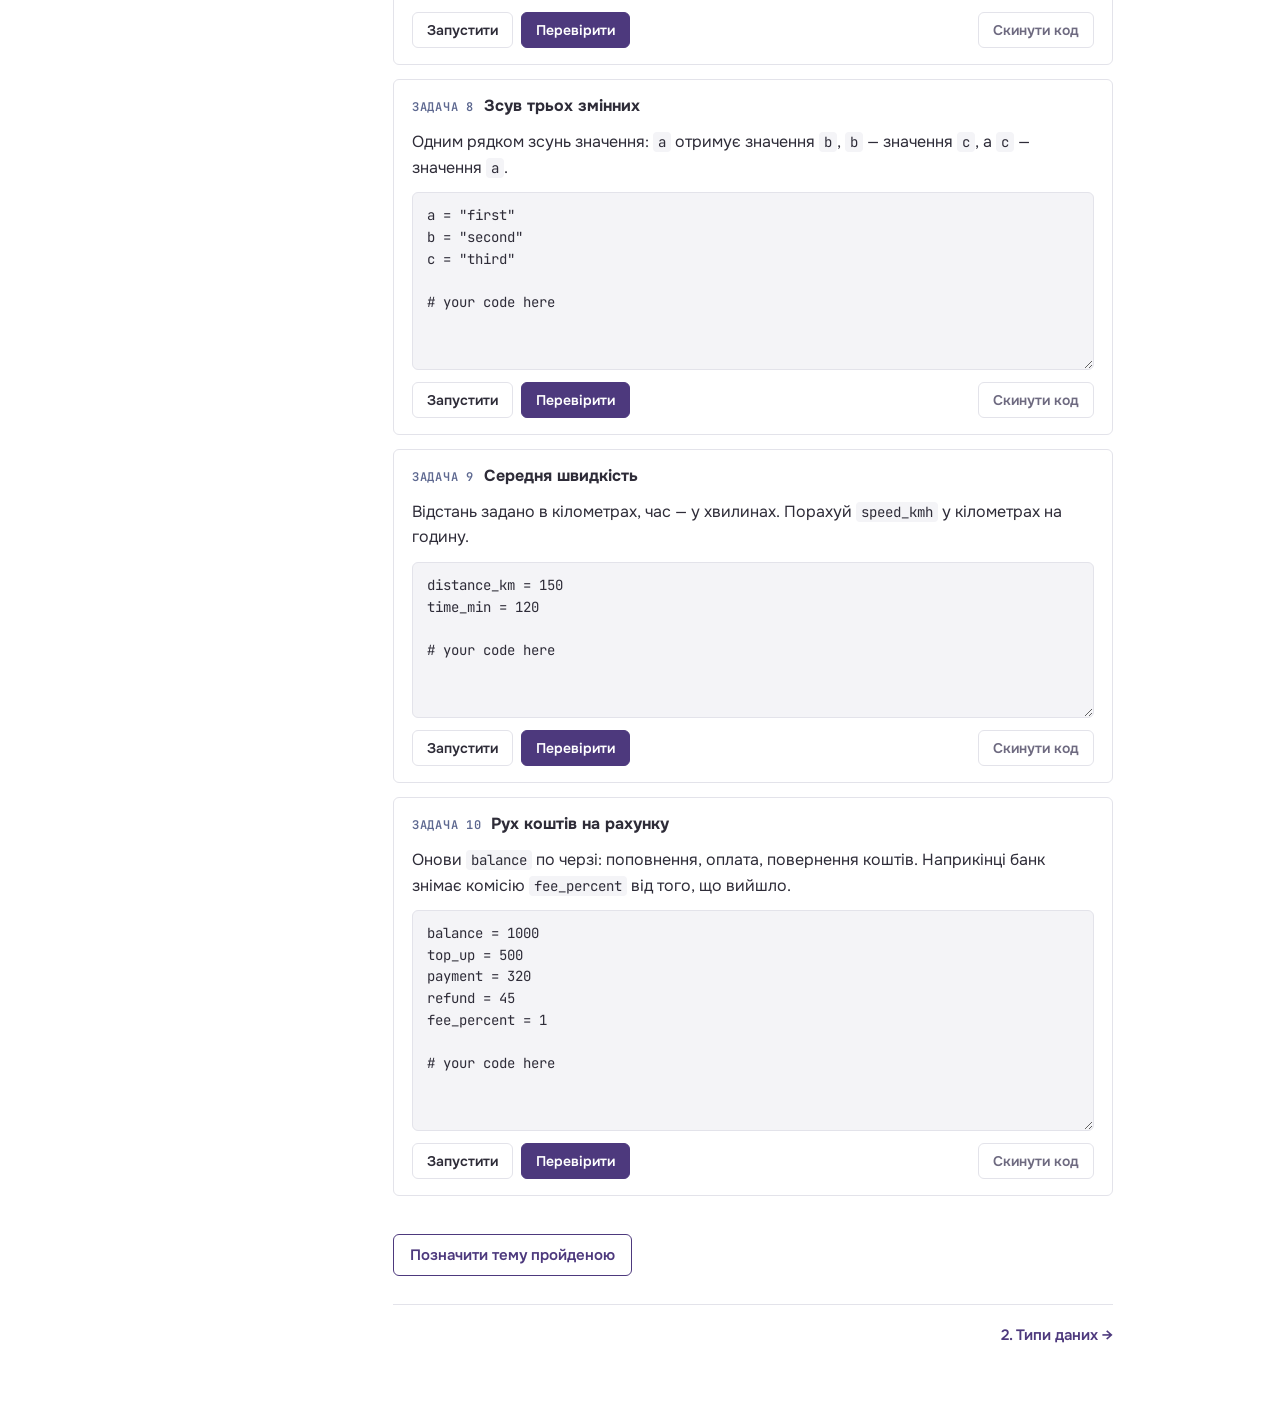
==== commit 8fbde7d1: "renamed some words" ====
--- a/index.html
+++ b/index.html
@@ -22,12 +22,12 @@
 
   <h2><span class="num">1</span>Створення</h2>
   <p>Окремої команди для створення немає. Змінна з'являється, коли їй уперше щось присвоюють знаком <code>=</code>.</p>
-  <pre class="py">name = "Юля"
+  <pre class="py">name = "Yulia"
 age = 28
 
 print(name)
 print(age)</pre>
-  <div class="out">Юля
+  <div class="out">Yulia
 28</div>
   <p><code>=</code> тут не «дорівнює», а «поклади значення справа в ім'я зліва».</p>
 
@@ -54,7 +54,7 @@
     <li>Не можна брати службові слова: <code>if</code>, <code>for</code>, <code>class</code>.</li>
   </ul>
   <p>У Python заведено писати імена в стилі <code>snake_case</code>: малі літери, слова через підкреслення.</p>
-  <pre class="py">user_name = "Юля"
+  <pre class="py">user_name = "Yulia"
 total_price = 350</pre>
   <p class="note"><b>Пастка.</b> Не називай змінні <code>list</code>, <code>str</code>, <code>sum</code>, <code>input</code>. Помилки не буде, але вбудована функція з таким іменем перестане працювати.</p>
 
@@ -92,7 +92,7 @@
     <tr><th>Тип</th><th>Що це</th><th>Приклад</th></tr>
     <tr><td><code>int</code></td><td>ціле число</td><td><code>42</code>, <code>-7</code>, <code>0</code></td></tr>
     <tr><td><code>float</code></td><td>дробове число</td><td><code>3.14</code>, <code>-0.5</code>, <code>2.0</code></td></tr>
-    <tr><td><code>str</code></td><td>рядок (текст)</td><td><code>"привіт"</code>, <code>'42'</code></td></tr>
+    <tr><td><code>str</code></td><td>рядок (текст)</td><td><code>"hello"</code>, <code>'42'</code></td></tr>
     <tr><td><code>bool</code></td><td>логічне значення</td><td><code>True</code>, <code>False</code></td></tr>
   </table></div>
   <p>Є ще <code>None</code> — «значення немає». Його повертає функція, яка нічого не повертає.</p>
@@ -119,7 +119,7 @@
 3</div>
   <p><code>int()</code> з дробового числа не округлює, а відкидає дробову частину. Для округлення є <code>round()</code>.</p>
   <p>Не кожен рядок можна перетворити на число:</p>
-  <pre class="py">int("привіт")
+  <pre class="py">int("hello")
 int("3.7")</pre>
   <div class="out err">ValueError</div>
   <p><code>"3.7"</code> спершу треба перетворити через <code>float()</code>, а вже потім через <code>int()</code>.</p>
@@ -166,29 +166,29 @@
 
   <h2><span class="num">1</span>print</h2>
   <p>Можна передати кілька значень через кому. Між ними з'явиться пробіл.</p>
-  <pre class="py">name = "Юля"
+  <pre class="py">name = "Yulia"
 age = 28
 
-print("Імʼя:", name, "вік:", age)</pre>
-  <div class="out">Імʼя: Юля вік: 28</div>
+print("Name:", name, "age:", age)</pre>
+  <div class="out">Name: Yulia age: 28</div>
 
   <h2><span class="num">2</span>sep і end</h2>
   <p><code>sep</code> — що ставити між значеннями. <code>end</code> — що ставити в кінці (типово перенос рядка).</p>
   <pre class="py">print(2026, 10, 5, sep="-")
-print("Завантаження", end="...")
-print("готово")</pre>
+print("Loading", end="...")
+print("done")</pre>
   <div class="out">2026-10-5
-Завантаження...готово</div>
+Loading...done</div>
 
   <h2><span class="num">3</span>f-рядки</h2>
   <p>Найзручніший спосіб вставити змінні в текст. Перед лапками <code>f</code>, змінні у фігурних дужках.</p>
-  <pre class="py">name = "Юля"
+  <pre class="py">name = "Yulia"
 age = 28
 
-print(f"Мене звати {name}, мені {age}")
-print(f"Через рік буде {age + 1}")</pre>
-  <div class="out">Мене звати Юля, мені 28
-Через рік буде 29</div>
+print(f"My name is {name}, I am {age}")
+print(f"In a year you will be {age + 1}")</pre>
+  <div class="out">My name is Yulia, I am 28
+In a year you will be 29</div>
   <p>У дужках можна задати формат числа:</p>
   <pre class="py">price = 1234.5678
 
@@ -198,18 +198,18 @@
 26%</div>
 
   <h2><span class="num">4</span>input</h2>
-  <pre class="py">name = input("Як тебе звати? ")
-
-print(f"Привіт, {name}")</pre>
+  <pre class="py">name = input("What is your name? ")
+
+print(f"Hello, {name}")</pre>
   <p>Програма зупиняється, чекає на введення й Enter, а введене кладе у змінну.</p>
 
   <h2><span class="num">5</span>input завжди повертає рядок</h2>
-  <pre class="py">age = input("Вік: ")    # вводимо 28
+  <pre class="py">age = input("Age: ")    # we enter 28
 
 print(age + 1)</pre>
   <div class="out err">TypeError: can only concatenate str (not "int") to str</div>
   <p>Бо <code>age</code> — це <code>"28"</code>, а не <code>28</code>. Число треба перетворити:</p>
-  <pre class="py">age = int(input("Вік: "))
+  <pre class="py">age = int(input("Age: "))
 
 print(age + 1)</pre>
   <div class="out">29</div>
@@ -291,7 +291,7 @@
   <h2><span class="num">4</span>Скорочене присвоєння</h2>
   <pre class="py">count = 10
 
-count += 5     # те саме, що count = count + 5
+count += 5     # same as count = count + 5
 count -= 3
 count *= 2
 
@@ -342,7 +342,7 @@
   <p>Індекс поза межами рядка дає <code>IndexError</code>.</p>
 
   <h2><span class="num">2</span>Зрізи</h2>
-  <p><code>[початок:кінець:крок]</code>. Початок входить, кінець — ні.</p>
+  <p><code>[start:stop:step]</code>. Початок входить, кінець — ні.</p>
   <pre class="py">word = "Python"
 
 print(word[0:2])
@@ -367,7 +367,7 @@
 print(word)</pre>
   <div class="out">Jython</div>
   <p>Через це всі методи рядків повертають новий рядок, а старий лишається як був.</p>
-  <pre class="py">text = "привіт"
+  <pre class="py">text = "hello"
 text.upper()
 
 print(text)
@@ -375,27 +375,27 @@
 text = text.upper()
 
 print(text)</pre>
-  <div class="out">привіт
-ПРИВІТ</div>
+  <div class="out">hello
+HELLO</div>
 
   <h2><span class="num">4</span>Склеювання й повторення</h2>
   <pre class="py">print("Py" + "thon")
-print("ха" * 3)</pre>
+print("ha" * 3)</pre>
   <div class="out">Python
-хахаха</div>
+hahaha</div>
 
   <h2><span class="num">5</span>Найуживаніші методи</h2>
-  <pre class="py">text = "  Привіт, світ!  "
+  <pre class="py">text = "  Hello, world!  "
 
 print(text.strip())
 print(text.strip().lower())
-print(text.replace("світ", "Python"))
-print("світ" in text)
-print(text.count("і"))
-print(text.strip().startswith("При"))</pre>
-  <div class="out">Привіт, світ!
-привіт, світ!
-  Привіт, Python!
+print(text.replace("world", "Python"))
+print("world" in text)
+print(text.count("o"))
+print(text.strip().startswith("Hel"))</pre>
+  <div class="out">Hello, world!
+hello, world!
+  Hello, Python!
 True
 2
 True</div>
@@ -414,10 +414,10 @@
 
   <h2><span class="num">7</span>Лапки всередині f-рядка</h2>
   <p>З Python 3.12 всередині f-рядка можна вживати ті самі лапки, що й зовні:</p>
-  <pre>user = {"name": "Юля"}
-
-print(f"Привіт, {user["name"]}")</pre>
-  <div class="out">Привіт, Юля</div>
+  <pre>user = {"name": "Yulia"}
+
+print(f"Hello, {user["name"]}")</pre>
+  <div class="out">Hello, Yulia</div>
 
   <h2>Коротка шпаргалка</h2>
   <div class="table-wrap"><table>
@@ -447,47 +447,47 @@
   <pre class="py">age = 20
 
 if age &gt;= 18:
-    print("Доступ дозволено")</pre>
-  <div class="out">Доступ дозволено</div>
+    print("Access granted")</pre>
+  <div class="out">Access granted</div>
   <p>Після умови двокрапка. Код усередині — з відступом у 4 пробіли. Відступ і є межею блоку: що з відступом, те всередині <code>if</code>.</p>
 
   <h2><span class="num">2</span>else</h2>
   <pre class="py">age = 15
 
 if age &gt;= 18:
-    print("Доступ дозволено")
+    print("Access granted")
 else:
-    print("Доступ заборонено")</pre>
-  <div class="out">Доступ заборонено</div>
+    print("Access denied")</pre>
+  <div class="out">Access denied</div>
 
   <h2><span class="num">3</span>elif</h2>
   <p>Коли варіантів більше двох. Перевірки йдуть згори вниз, виконується перша істинна, решта пропускаються.</p>
   <pre class="py">score = 82
 
 if score &gt;= 90:
-    print("Відмінно")
+    print("Excellent")
 elif score &gt;= 75:
-    print("Добре")
+    print("Good")
 elif score &gt;= 60:
-    print("Задовільно")
+    print("Satisfactory")
 else:
-    print("Не склала")</pre>
-  <div class="out">Добре</div>
-  <p class="note"><b>Пастка.</b> Порядок важить. Якщо першою поставити <code>score &gt;= 60</code>, то для 82 і 95 теж виведеться «Задовільно».</p>
+    print("Failed")</pre>
+  <div class="out">Good</div>
+  <p class="note"><b>Пастка.</b> Порядок важить. Якщо першою поставити <code>score &gt;= 60</code>, то для 82 і 95 теж виведеться «Satisfactory».</p>
 
   <h2><span class="num">4</span>Кілька умов</h2>
   <pre class="py">age = 25
 has_ticket = True
 
 if age &gt;= 18 and has_ticket:
-    print("Проходь")</pre>
-  <div class="out">Проходь</div>
+    print("Come in")</pre>
+  <div class="out">Come in</div>
   <p>Перевірку діапазону можна писати ланцюжком:</p>
   <pre class="py">temperature = 22
 
 if 18 &lt;= temperature &lt;= 25:
-    print("Комфортно")</pre>
-  <div class="out">Комфортно</div>
+    print("Comfortable")</pre>
+  <div class="out">Comfortable</div>
 
   <h2><span class="num">5</span>Вкладені умови</h2>
   <pre class="py">is_logged_in = True
@@ -495,41 +495,41 @@
 
 if is_logged_in:
     if is_admin:
-        print("Панель адміна")
+        print("Admin panel")
     else:
-        print("Особистий кабінет")
+        print("Your account")
 else:
-    print("Увійдіть у систему")</pre>
-  <div class="out">Особистий кабінет</div>
+    print("Please log in")</pre>
+  <div class="out">Your account</div>
 
   <h2><span class="num">6</span>Перевірка «чи порожнє»</h2>
   <p>В умові будь-яке значення сприймається як <code>True</code> чи <code>False</code>. Порожній рядок, <code>0</code>, порожній список, <code>None</code> — це <code>False</code>.</p>
   <pre class="py">name = ""
 
 if name:
-    print(f"Привіт, {name}")
+    print(f"Hello, {name}")
 else:
-    print("Імʼя не вказано")</pre>
-  <div class="out">Імʼя не вказано</div>
+    print("Name not set")</pre>
+  <div class="out">Name not set</div>
 
   <h2><span class="num">7</span>Умова в один рядок</h2>
   <pre class="py">age = 20
-status = "дорослий" if age &gt;= 18 else "дитина"
+status = "adult" if age &gt;= 18 else "child"
 
 print(status)</pre>
-  <div class="out">дорослий</div>
+  <div class="out">adult</div>
 
   <h2>Коротка шпаргалка</h2>
   <div class="table-wrap"><table>
     <tr><th>Запис</th><th>Значення</th></tr>
-    <tr><td><code>if умова:</code></td><td>виконати, якщо істина</td></tr>
-    <tr><td><code>elif умова:</code></td><td>інакше перевірити ще одну</td></tr>
+    <tr><td><code>if condition:</code></td><td>виконати, якщо істина</td></tr>
+    <tr><td><code>elif condition:</code></td><td>інакше перевірити ще одну</td></tr>
     <tr><td><code>else:</code></td><td>якщо нічого не підійшло</td></tr>
     <tr><td><code>a and b</code></td><td>обидві умови</td></tr>
     <tr><td><code>a or b</code></td><td>хоча б одна</td></tr>
     <tr><td><code>1 &lt; x &lt; 10</code></td><td>перевірка діапазону</td></tr>
     <tr><td><code>if x:</code></td><td>чи <code>x</code> непорожнє</td></tr>
-    <tr><td><code>a if умова else b</code></td><td>вибір в один рядок</td></tr>
+    <tr><td><code>a if condition else b</code></td><td>вибір в один рядок</td></tr>
   </table></div>
 </article>
 
@@ -594,11 +594,11 @@
   <pre class="py">attempts = 3
 
 while attempts &gt; 0:
-    print(f"Залишилось спроб: {attempts}")
+    print(f"Attempts left: {attempts}")
     attempts -= 1</pre>
-  <div class="out">Залишилось спроб: 3
-Залишилось спроб: 2
-Залишилось спроб: 1</div>
+  <div class="out">Attempts left: 3
+Attempts left: 2
+Attempts left: 1</div>
   <p class="note"><b>Пастка.</b> Якщо в тілі <code>while</code> ніщо не змінює умову, цикл не закінчиться ніколи. Тут без <code>attempts -= 1</code> програма зависне. Зупинити можна через Ctrl+C.</p>
 
   <h2><span class="num">6</span>break і continue</h2>
@@ -620,20 +620,20 @@
   <h2><span class="num">7</span>while True</h2>
   <p>Нескінченний цикл із виходом через <code>break</code>. Зручно для повторного запиту в користувача.</p>
   <pre class="py">while True:
-    answer = input("Введи число: ")
+    answer = input("Enter a number: ")
     if answer.isdigit():
         break
-    print("Це не число, спробуй ще")
-
-print(f"Дякую, отримала {answer}")</pre>
+    print("That is not a number, try again")
+
+print(f"Thanks, got {answer}")</pre>
 
   <h2>Коротка шпаргалка</h2>
   <div class="table-wrap"><table>
     <tr><th>Запис</th><th>Значення</th></tr>
-    <tr><td><code>for x in послідовність:</code></td><td>перебрати елементи</td></tr>
-    <tr><td><code>range(a, b, крок)</code></td><td>числа від <code>a</code> до <code>b</code>, не включаючи <code>b</code></td></tr>
-    <tr><td><code>enumerate(список)</code></td><td>номер + елемент</td></tr>
-    <tr><td><code>while умова:</code></td><td>повторювати, доки істина</td></tr>
+    <tr><td><code>for x in sequence:</code></td><td>перебрати елементи</td></tr>
+    <tr><td><code>range(a, b, step)</code></td><td>числа від <code>a</code> до <code>b</code>, не включаючи <code>b</code></td></tr>
+    <tr><td><code>enumerate(items)</code></td><td>номер + елемент</td></tr>
+    <tr><td><code>while condition:</code></td><td>повторювати, доки істина</td></tr>
     <tr><td><code>break</code></td><td>вийти з циклу</td></tr>
     <tr><td><code>continue</code></td><td>перейти до наступного кроку</td></tr>
   </table></div>
@@ -678,7 +678,7 @@
   <ul>
     <li><code>append(x)</code> — один елемент у кінець.</li>
     <li><code>insert(i, x)</code> — на позицію <code>i</code>.</li>
-    <li><code>extend(список)</code> — усі елементи іншого списку в кінець.</li>
+    <li><code>extend(items)</code> — усі елементи іншого списку в кінець.</li>
   </ul>
   <p class="note"><b>Пастка.</b> <code>append([5, 6])</code> додасть один елемент — цілий список: <code>[1, 2, 3, [5, 6]]</code>.</p>
 
@@ -696,7 +696,7 @@
   <ul>
     <li><code>remove(x)</code> — видаляє перше входження за значенням. Якщо немає — <code>ValueError</code>.</li>
     <li><code>pop()</code> — забирає останній елемент і повертає його. <code>pop(i)</code> — за індексом.</li>
-    <li><code>del список[i]</code> — видаляє за індексом.</li>
+    <li><code>del items[i]</code> — видаляє за індексом.</li>
   </ul>
 
   <h2><span class="num">5</span>Сортування</h2>
@@ -761,7 +761,7 @@
     <tr><td><code>sorted(list)</code></td><td>новий відсортований список</td></tr>
     <tr><td><code>copy()</code></td><td>копія</td></tr>
     <tr><td><code>len / sum / min / max</code></td><td>довжина, сума, найменше, найбільше</td></tr>
-    <tr><td><code>[дія for x in list if умова]</code></td><td>генератор списку</td></tr>
+    <tr><td><code>[expression for x in list if condition]</code></td><td>генератор списку</td></tr>
   </table></div>
 </article>
 
@@ -799,29 +799,29 @@
   <p>Кортеж робить кома, а не дужки. Без коми <code>(5)</code> — просто число в дужках.</p>
 
   <h2><span class="num">4</span>Розпакування</h2>
-  <pre class="py">user = ("Юля", 28, "Київ")
+  <pre class="py">user = ("Yulia", 28, "Kyiv")
 
 name, age, city = user
 
 print(name)
 print(city)</pre>
-  <div class="out">Юля
-Київ</div>
+  <div class="out">Yulia
+Kyiv</div>
   <p>Змінних зліва має бути стільки ж, скільки елементів у кортежі. Інакше — <code>ValueError</code>.</p>
   <p>Саме так працює <code>a, b = b, a</code> і <code>for index, item in enumerate(...)</code>.</p>
 
   <h2><span class="num">5</span>Коли брати кортеж, а не список</h2>
   <ul>
     <li>Дані не мають змінюватися: координати, дата, налаштування.</li>
-    <li>Кілька значень, що йдуть разом: <code>(назва, ціна)</code>.</li>
+    <li>Кілька значень, що йдуть разом: <code>(name, price)</code>.</li>
     <li>Потрібен ключ словника або елемент множини. Список там не підійде, кортеж підійде.</li>
   </ul>
   <pre class="py">visits = {
-    ("Київ", "Львів"): 540,
-    ("Київ", "Одеса"): 475,
+    ("Kyiv", "Lviv"): 540,
+    ("Kyiv", "Odesa"): 475,
 }
 
-print(visits[("Київ", "Львів")])</pre>
+print(visits[("Kyiv", "Lviv")])</pre>
   <div class="out">540</div>
 
   <h2><span class="num">6</span>Перетворення</h2>
@@ -856,22 +856,22 @@
 
   <h2><span class="num">1</span>Створення й доступ</h2>
   <pre class="py">user = {
-    "name": "Юля",
+    "name": "Yulia",
     "age": 28,
-    "city": "Київ",
+    "city": "Kyiv",
 }
 
 print(user["name"])</pre>
-  <div class="out">Юля</div>
+  <div class="out">Yulia</div>
 
   <h2><span class="num">2</span>[] проти get()</h2>
   <pre class="py">print(user["email"])</pre>
   <div class="out err">KeyError: 'email'</div>
   <p><code>get()</code> помилки не дає. Якщо ключа немає, повертає <code>None</code> або значення, яке ти вкажеш.</p>
   <pre class="py">print(user.get("email"))
-print(user.get("email", "не вказано"))</pre>
+print(user.get("email", "not set"))</pre>
   <div class="out">None
-не вказано</div>
+not set</div>
 
   <h2><span class="num">3</span>Додавання та зміна</h2>
   <p>Запис однаковий. Є ключ — значення заміниться. Немає — з'явиться нова пара.</p>
@@ -879,7 +879,7 @@
 user["email"] = "yulia@example.com"
 
 print(user)</pre>
-  <div class="out">{'name': 'Юля', 'age': 29, 'city': 'Київ', 'email': 'yulia@example.com'}</div>
+  <div class="out">{'name': 'Yulia', 'age': 29, 'city': 'Kyiv', 'email': 'yulia@example.com'}</div>
   <p>Ключі унікальні: двох однакових у словнику бути не може.</p>
 
   <h2><span class="num">4</span>Видалення</h2>
@@ -888,21 +888,21 @@
 
 print(city)
 print(user)</pre>
-  <div class="out">Київ
-{'name': 'Юля', 'age': 29}</div>
-  <p><code>pop("ключ", None)</code> не дасть помилки, якщо ключа немає.</p>
+  <div class="out">Kyiv
+{'name': 'Yulia', 'age': 29}</div>
+  <p><code>pop("key", None)</code> не дасть помилки, якщо ключа немає.</p>
 
   <h2><span class="num">5</span>in перевіряє ключі</h2>
-  <pre class="py">user = {"name": "Юля", "age": 28}
+  <pre class="py">user = {"name": "Yulia", "age": 28}
 
 print("name" in user)
-print("Юля" in user)</pre>
+print("Yulia" in user)</pre>
   <div class="out">True
 False</div>
-  <p>Щоб шукати серед значень: <code>"Юля" in user.values()</code>.</p>
+  <p>Щоб шукати серед значень: <code>"Yulia" in user.values()</code>.</p>
 
   <h2><span class="num">6</span>Перебір</h2>
-  <pre class="py">user = {"name": "Юля", "age": 28}
+  <pre class="py">user = {"name": "Yulia", "age": 28}
 
 for key in user:
     print(key)
@@ -911,12 +911,12 @@
     print(f"{key}: {value}")</pre>
   <div class="out">name
 age
-name: Юля
+name: Yulia
 age: 28</div>
   <ul>
     <li><code>keys()</code> — усі ключі.</li>
     <li><code>values()</code> — усі значення.</li>
-    <li><code>items()</code> — пари <code>(ключ, значення)</code>.</li>
+    <li><code>items()</code> — пари <code>(key, value)</code>.</li>
   </ul>
 
   <h2><span class="num">7</span>Підрахунок через словник</h2>
@@ -933,8 +933,8 @@
   <h2><span class="num">8</span>Вкладені структури</h2>
   <p>Так виглядає більшість даних з API: список словників, у яких усередині ще словники та списки.</p>
   <pre class="py">users = [
-    {"name": "Юля", "skills": ["python", "sql"]},
-    {"name": "Олег", "skills": ["js"]},
+    {"name": "Yulia", "skills": ["python", "sql"]},
+    {"name": "Oleh", "skills": ["js"]},
 ]
 
 print(users[0]["skills"][1])
@@ -942,8 +942,8 @@
 for user in users:
     print(user["name"], len(user["skills"]))</pre>
   <div class="out">sql
-Юля 2
-Олег 1</div>
+Yulia 2
+Oleh 1</div>
 
   <h2>Коротка шпаргалка</h2>
   <div class="table-wrap"><table>
@@ -1016,10 +1016,10 @@
   <pre class="py">a = {1, 2, 3, 4}
 b = {3, 4, 5, 6}
 
-print(a | b)    # об'єднання: всі унікальні
-print(a &amp; b)    # перетин: тільки спільні
-print(a - b)    # різниця: є в a, немає в b
-print(a ^ b)    # симетрична різниця: є тільки в одній</pre>
+print(a | b)    # union: all unique
+print(a &amp; b)    # intersection: only shared
+print(a - b)    # difference: in a, not in b
+print(a ^ b)    # symmetric difference: only in one of them</pre>
   <div class="out">{1, 2, 3, 4, 5, 6}
 {3, 4}
 {1, 2}
@@ -1074,23 +1074,23 @@
 
   <h2><span class="num">1</span>Створення й виклик</h2>
   <pre class="py">def greet():
-    print("Привіт!")
+    print("Hello!")
 
 greet()
 greet()</pre>
-  <div class="out">Привіт!
-Привіт!</div>
+  <div class="out">Hello!
+Hello!</div>
   <p><code>def</code> лише описує функцію. Код усередині виконується тільки тоді, коли функцію викликають: ім'я і дужки.</p>
 
   <h2><span class="num">2</span>Параметри</h2>
   <pre class="py">def greet(name):
-    print(f"Привіт, {name}!")
-
-greet("Юля")
-greet("Олег")</pre>
-  <div class="out">Привіт, Юля!
-Привіт, Олег!</div>
-  <p><code>name</code> в описі — параметр. <code>"Юля"</code> у виклику — аргумент, тобто конкретне значення для параметра.</p>
+    print(f"Hello, {name}!")
+
+greet("Yulia")
+greet("Oleh")</pre>
+  <div class="out">Hello, Yulia!
+Hello, Oleh!</div>
+  <p><code>name</code> в описі — параметр. <code>"Yulia"</code> у виклику — аргумент, тобто конкретне значення для параметра.</p>
 
   <h2><span class="num">3</span>return</h2>
   <p><code>return</code> віддає результат назовні, туди, де функцію викликали.</p>
@@ -1119,13 +1119,13 @@
   <p class="note"><b>Правило.</b> Функція рахує й повертає через <code>return</code>. Друкує той, хто її викликав.</p>
 
   <h2><span class="num">5</span>Значення за замовчуванням</h2>
-  <pre class="py">def greet(name, greeting="Привіт"):
+  <pre class="py">def greet(name, greeting="Hello"):
     return f"{greeting}, {name}!"
 
-print(greet("Юля"))
-print(greet("Юля", "Добрий день"))</pre>
-  <div class="out">Привіт, Юля!
-Добрий день, Юля!</div>
+print(greet("Yulia"))
+print(greet("Yulia", "Good afternoon"))</pre>
+  <div class="out">Hello, Yulia!
+Good afternoon, Yulia!</div>
   <p>Параметри зі значенням за замовчуванням ідуть після звичайних.</p>
 
   <h2><span class="num">6</span>Іменовані аргументи</h2>
@@ -1133,10 +1133,10 @@
   <pre class="py">def ask_model(prompt, model="small", temperature=0.7):
     return f"[{model}, t={temperature}] {prompt}"
 
-print(ask_model("Привіт", temperature=0))
-print(ask_model(model="large", prompt="Привіт"))</pre>
-  <div class="out">[small, t=0] Привіт
-[large, t=0.7] Привіт</div>
+print(ask_model("Hello", temperature=0))
+print(ask_model(model="large", prompt="Hello"))</pre>
+  <div class="out">[small, t=0] Hello
+[large, t=0.7] Hello</div>
 
   <h2><span class="num">7</span>Кілька значень із функції</h2>
   <pre class="py">def min_max(numbers):
@@ -1177,10 +1177,10 @@
 
   <h2><span class="num">10</span>Підказки типів і docstring</h2>
   <pre class="py">def count_words(text: str) -&gt; int:
-    """Повертає кількість слів у тексті."""
+    """Returns the number of words in the text."""
     return len(text.split())
 
-print(count_words("Python для AI"))</pre>
+print(count_words("Python for AI"))</pre>
   <div class="out">3</div>
   <p>Підказки типів Python не перевіряє, вони для людей і редактора. У бібліотеках для AI (Pydantic, FastAPI) ти бачитимеш їх постійно.</p>
 
@@ -1205,28 +1205,28 @@
   <p class="lead">Виняток — це помилка під час роботи програми. Без обробки програма падає. З <code>try / except</code> ти сама вирішуєш, що робити далі.</p>
 
   <h2><span class="num">1</span>Що відбувається без обробки</h2>
-  <pre class="py">number = int("привіт")
-
-print("Цей рядок не виконається")</pre>
-  <div class="out err">ValueError: invalid literal for int() with base 10: 'привіт'</div>
+  <pre class="py">number = int("hello")
+
+print("This line will not run")</pre>
+  <div class="out err">ValueError: invalid literal for int() with base 10: 'hello'</div>
 
   <h2><span class="num">2</span>try / except</h2>
   <pre class="py">try:
-    number = int("привіт")
+    number = int("hello")
 except ValueError:
-    print("Це не число")
-
-print("Програма працює далі")</pre>
-  <div class="out">Це не число
-Програма працює далі</div>
+    print("That is not a number")
+
+print("The program keeps running")</pre>
+  <div class="out">That is not a number
+The program keeps running</div>
   <p>Python пробує виконати блок <code>try</code>. Якщо стається помилка вказаного типу, переходить у <code>except</code>. Якщо помилки немає, <code>except</code> пропускається.</p>
 
   <h2><span class="num">3</span>Лови конкретний тип</h2>
   <pre class="py">try:
     result = 10 / 0
 except ZeroDivisionError:
-    print("На нуль ділити не можна")</pre>
-  <div class="out">На нуль ділити не можна</div>
+    print("Cannot divide by zero")</pre>
+  <div class="out">Cannot divide by zero</div>
   <p class="note"><b>Пастка.</b> Голий <code>except:</code> ловить усе підряд, навіть друкарську помилку в назві змінної. Програма мовчки робить не те, а ти не бачиш чому. Завжди вказуй тип.</p>
 
   <h2><span class="num">4</span>Кілька типів</h2>
@@ -1234,25 +1234,25 @@
     try:
         return int(a) / int(b)
     except ValueError:
-        return "Потрібні числа"
+        return "Numbers required"
     except ZeroDivisionError:
-        return "Ділення на нуль"
+        return "Division by zero"
 
 print(divide("10", "2"))
 print(divide("10", "x"))
 print(divide("10", "0"))</pre>
   <div class="out">5.0
-Потрібні числа
-Ділення на нуль</div>
+Numbers required
+Division by zero</div>
   <p>Якщо реакція однакова, типи можна згрупувати: <code>except (ValueError, TypeError):</code>.</p>
 
   <h2><span class="num">5</span>Текст помилки</h2>
   <pre class="py">try:
-    user = {"name": "Юля"}
+    user = {"name": "Yulia"}
     print(user["email"])
 except KeyError as error:
-    print(f"Немає ключа: {error}")</pre>
-  <div class="out">Немає ключа: 'email'</div>
+    print(f"Missing key: {error}")</pre>
+  <div class="out">Missing key: 'email'</div>
 
   <h2><span class="num">6</span>else і finally</h2>
   <ul>
@@ -1262,31 +1262,31 @@
   <pre class="py">try:
     number = int("42")
 except ValueError:
-    print("Помилка")
+    print("Error")
 else:
-    print(f"Число: {number}")
+    print(f"Number: {number}")
 finally:
-    print("Кінець перевірки")</pre>
-  <div class="out">Число: 42
-Кінець перевірки</div>
+    print("Check finished")</pre>
+  <div class="out">Number: 42
+Check finished</div>
 
   <h2><span class="num">7</span>raise</h2>
   <p>Виняток можна створити самій, коли дані не підходять.</p>
   <pre class="py">def set_temperature(value):
     if not 0 &lt;= value &lt;= 2:
-        raise ValueError("temperature має бути від 0 до 2")
+        raise ValueError("temperature must be between 0 and 2")
     return value
 
 set_temperature(5)</pre>
-  <div class="out err">ValueError: temperature має бути від 0 до 2</div>
+  <div class="out err">ValueError: temperature must be between 0 and 2</div>
 
   <h2><span class="num">8</span>Повторний запит у користувача</h2>
   <pre class="py">while True:
     try:
-        age = int(input("Вік: "))
+        age = int(input("Age: "))
         break
     except ValueError:
-        print("Введи число")</pre>
+        print("Enter a number")</pre>
 
   <h2><span class="num">9</span>Типові винятки</h2>
   <div class="table-wrap"><table>
@@ -1305,11 +1305,11 @@
   <div class="table-wrap"><table>
     <tr><th>Запис</th><th>Значення</th></tr>
     <tr><td><code>try:</code></td><td>код, який може впасти</td></tr>
-    <tr><td><code>except Тип:</code></td><td>що робити при помилці цього типу</td></tr>
-    <tr><td><code>except Тип as e:</code></td><td>отримати текст помилки</td></tr>
+    <tr><td><code>except Type:</code></td><td>що робити при помилці цього типу</td></tr>
+    <tr><td><code>except Type as e:</code></td><td>отримати текст помилки</td></tr>
     <tr><td><code>else:</code></td><td>якщо помилки не було</td></tr>
     <tr><td><code>finally:</code></td><td>виконати завжди</td></tr>
-    <tr><td><code>raise Тип("текст")</code></td><td>викликати помилку самій</td></tr>
+    <tr><td><code>raise Type("text")</code></td><td>викликати помилку самій</td></tr>
   </table></div>
 </article>
 
@@ -1343,27 +1343,27 @@
 
   <h2><span class="num">3</span>Запис</h2>
   <pre class="py">with open("log.txt", "w", encoding="utf-8") as file:
-    file.write("Перший рядок\n")
-    file.write("Другий рядок\n")
+    file.write("First line\n")
+    file.write("Second line\n")
 
 with open("log.txt", "a", encoding="utf-8") as file:
-    file.write("Дописаний рядок\n")</pre>
+    file.write("Appended line\n")</pre>
   <p><code>write()</code> не додає перенос рядка сам. <code>\n</code> треба ставити вручну.</p>
 
   <h2><span class="num">4</span>Читання по рядках</h2>
   <pre class="py">with open("log.txt", "r", encoding="utf-8") as file:
     for line in file:
         print(line.strip())</pre>
-  <div class="out">Перший рядок
-Другий рядок
-Дописаний рядок</div>
+  <div class="out">First line
+Second line
+Appended line</div>
   <p>Кожен рядок закінчується на <code>\n</code>, тому його прибирають через <code>strip()</code>. Такий цикл не вантажить увесь файл у пам'ять, тож годиться і для великих файлів.</p>
   <p>Отримати всі рядки списком:</p>
   <pre class="py">with open("log.txt", "r", encoding="utf-8") as file:
     lines = file.read().splitlines()
 
 print(lines)</pre>
-  <div class="out">['Перший рядок', 'Другий рядок', 'Дописаний рядок']</div>
+  <div class="out">['First line', 'Second line', 'Appended line']</div>
 
   <h2><span class="num">5</span>Якщо файлу немає</h2>
   <pre class="py">try:
@@ -1371,7 +1371,7 @@
         config = file.read()
 except FileNotFoundError:
     config = ""
-    print("Файл не знайдено, беру порожній конфіг")</pre>
+    print("File not found, using an empty config")</pre>
 
   <h2><span class="num">6</span>pathlib</h2>
   <p>Сучасний спосіб працювати зі шляхами. Часто коротший за <code>open()</code>.</p>
@@ -1383,12 +1383,12 @@
 print(path.suffix)
 
 path.parent.mkdir(exist_ok=True)
-path.write_text("Ти корисний асистент", encoding="utf-8")
+path.write_text("You are a helpful assistant", encoding="utf-8")
 
 print(path.read_text(encoding="utf-8"))</pre>
   <div class="out">False
 .txt
-Ти корисний асистент</div>
+You are a helpful assistant</div>
   <p>Знайти всі файли певного типу в папці:</p>
   <pre class="py">for file in Path("data").glob("*.txt"):
     print(file.name)</pre>
@@ -1405,13 +1405,13 @@
   <h2>Коротка шпаргалка</h2>
   <div class="table-wrap"><table>
     <tr><th>Запис</th><th>Значення</th></tr>
-    <tr><td><code>with open(шлях, режим, encoding="utf-8") as f:</code></td><td>відкрити файл</td></tr>
+    <tr><td><code>with open(path, mode, encoding="utf-8") as f:</code></td><td>відкрити файл</td></tr>
     <tr><td><code>f.read()</code></td><td>увесь вміст одним рядком</td></tr>
     <tr><td><code>for line in f:</code></td><td>читати по рядку</td></tr>
     <tr><td><code>f.write(text)</code></td><td>записати</td></tr>
-    <tr><td><code>Path(шлях).read_text()</code></td><td>прочитати без <code>open</code></td></tr>
-    <tr><td><code>Path(шлях).write_text(text)</code></td><td>записати без <code>open</code></td></tr>
-    <tr><td><code>Path(шлях).exists()</code></td><td>чи існує</td></tr>
+    <tr><td><code>Path(path).read_text()</code></td><td>прочитати без <code>open</code></td></tr>
+    <tr><td><code>Path(path).write_text(text)</code></td><td>записати без <code>open</code></td></tr>
+    <tr><td><code>Path(path).exists()</code></td><td>чи існує</td></tr>
   </table></div>
 </article>
 
@@ -1428,12 +1428,12 @@
         self.name = name
         self.age = age
 
-yulia = User("Юля", 28)
-oleh = User("Олег", 31)
+yulia = User("Yulia", 28)
+oleh = User("Oleh", 31)
 
 print(yulia.name)
 print(oleh.age)</pre>
-  <div class="out">Юля
+  <div class="out">Yulia
 31</div>
   <ul>
     <li><code>__init__</code> запускається сам, коли створюється об'єкт.</li>
@@ -1450,17 +1450,17 @@
         self.age = age
 
     def greet(self):
-        return f"Привіт, я {self.name}"
+        return f"Hi, I am {self.name}"
 
     def birthday(self):
         self.age += 1
 
-yulia = User("Юля", 28)
+yulia = User("Yulia", 28)
 yulia.birthday()
 
 print(yulia.greet())
 print(yulia.age)</pre>
-  <div class="out">Привіт, я Юля
+  <div class="out">Hi, I am Yulia
 29</div>
   <p>При виклику <code>self</code> не передають: Python підставляє його сам.</p>
   <p class="note"><b>Пастка.</b> Забутий <code>self</code> у параметрах методу дає <code>TypeError: takes 0 positional arguments but 1 was given</code>.</p>
@@ -1480,9 +1480,9 @@
     def count(self):
         return len(self.messages)
 
-chat = Chat("Ти корисний асистент")
-chat.add("user", "Привіт")
-chat.add("assistant", "Вітаю!")
+chat = Chat("You are a helpful assistant")
+chat.add("user", "Hello")
+chat.add("assistant", "Welcome!")
 
 print(chat.count())</pre>
   <div class="out">3</div>
@@ -1496,8 +1496,8 @@
     def __str__(self):
         return f"User({self.name})"
 
-print(User("Юля"))</pre>
-  <div class="out">User(Юля)</div>
+print(User("Yulia"))</pre>
+  <div class="out">User(Yulia)</div>
   <p>Без <code>__str__</code> буде щось на зразок <code>&lt;__main__.User object at 0x...&gt;</code>.</p>
 
   <h2><span class="num">6</span>Наслідування</h2>
@@ -1507,7 +1507,7 @@
         self.name = name
 
     def describe(self):
-        return f"Модель {self.name}"
+        return f"Model {self.name}"
 
 class ChatModel(Model):
     def __init__(self, name, temperature):
@@ -1520,7 +1520,7 @@
 model = ChatModel("small", 0.2)
 
 print(model.describe())</pre>
-  <div class="out">Модель small, t=0.2</div>
+  <div class="out">Model small, t=0.2</div>
   <p><code>super()</code> звертається до батьківського класу.</p>
 
   <h2><span class="num">7</span>Власний виняток</h2>
@@ -1529,10 +1529,10 @@
     pass
 
 try:
-    raise RateLimitError("Забагато запитів")
+    raise RateLimitError("Too many requests")
 except RateLimitError as error:
     print(error)</pre>
-  <div class="out">Забагато запитів</div>
+  <div class="out">Too many requests</div>
 
   <h2><span class="num">8</span>dataclass</h2>
   <p>Коли клас потрібен лише для зберігання даних, <code>@dataclass</code> сам пише <code>__init__</code> і <code>__str__</code>.</p>
@@ -1544,10 +1544,10 @@
     text: str
     tokens: int = 0
 
-doc = Document("Звіт", "Текст звіту")
+doc = Document("Report", "Report text")
 
 print(doc)</pre>
-  <div class="out">Document(title='Звіт', text='Текст звіту', tokens=0)</div>
+  <div class="out">Document(title='Report', text='Report text', tokens=0)</div>
 
   <h2>Коротка шпаргалка</h2>
   <div class="table-wrap"><table>
@@ -1601,7 +1601,7 @@
   <p>Файл <code>main.py</code> у тій самій папці:</p>
   <pre class="py">from text_utils import count_words
 
-print(count_words("Python для AI"))</pre>
+print(count_words("Python for AI"))</pre>
   <div class="out">3</div>
   <p>Ім'я модуля — це назва файлу без <code>.py</code>.</p>
 
@@ -1612,7 +1612,7 @@
     return len(text.split())
 
 if __name__ == "__main__":
-    print(count_words("перевірка модуля"))</pre>
+    print(count_words("module check"))</pre>
   <p>Код під цією умовою виконується, тільки коли файл запускають напряму (<code>python text_utils.py</code>). При імпорті він пропускається.</p>
 
   <h2><span class="num">5</span>Пакет</h2>
--- a/styles.css
+++ b/styles.css
@@ -1,26 +1,26 @@
 /* Layout: fixed column of topics on the left acts as the page switcher, one lesson at a time on the right. */
 :root {
-  /* Палітра «Balanced Holographic UI»: #020731 #041258 #653CA1 #AC91F1 #F1EBFE */
-  --bg: #fafafb;
+  /* Пастельна палітра: приглушений бузковий акцент на нейтральному тлі */
+  --bg: #fff;
   --surface: #ffffff;
-  --fg: #020731;
-  --muted: #4d4a78;
+  --fg: #2e2c38;
+  --muted: #6e6a80;
   --line: #e3e3ea;
-  --accent: #653ca1;
-  --accent-soft: #f0ebfa;
-  --sun: #041258;
-  --sun-soft: #e3e6fb;
+  --accent: #4d397d;
+  --accent-soft: #eeebf5;
+  --sun: #5d6890;
+  --sun-soft: #eceef5;
   --code-bg: #f4f4f7;
-  --err: #b3372f;
-  --ok: #1f7a4d;
-  --ok-soft: #e1f3e9;
-  --err-soft: #fbe6e3;
-  --tok-kw: #653ca1;
-  --tok-str: #1f7a4d;
-  --tok-num: #b0561a;
-  --tok-fn: #1f3fae;
-  --tok-com: #7a7698;
-  --scroll: #d6cbf4;
+  --err: #9b4e45;
+  --ok: #3f7558;
+  --ok-soft: #e8f1ec;
+  --err-soft: #f6eae7;
+  --tok-kw: #4d397d;
+  --tok-str: #4c8466;
+  --tok-num: #a8744c;
+  --tok-fn: #5a6a9c;
+  --tok-com: #8f8c9c;
+  --scroll: #d7d3e2;
   --topbar-h: 60px;
   --font-display: "Unbounded", "Segoe UI", system-ui, sans-serif;
   --font-body: "Onest", "Segoe UI", system-ui, sans-serif;
@@ -28,18 +28,18 @@
 }
 @media (prefers-color-scheme: dark) {
   :root:not([data-theme="light"]) {
-    --bg: #020731; --surface: #08114a; --fg: #f1ebfe; --muted: #a9a2d6; --line: #1f2a6e;
-    --accent: #ac91f1; --accent-soft: #1d1a5c; --sun: #9fb4ff; --sun-soft: #0d1a5e;
-    --code-bg: #010420; --err: #f08a80; --ok: #86d3a5; --ok-soft: #0f2f35; --err-soft: #3a1830;
-    --tok-kw: #c4b0fa; --tok-str: #86d3a5; --tok-num: #f0a36b; --tok-fn: #9fb4ff; --tok-com: #6f6e9e; --scroll: #2c3680;
+    --bg: #18181d; --surface: #202027; --fg: #d7d5df; --muted: #96939f; --line: #2f2e39;
+    --accent: #a89cc6; --accent-soft: #2a2733; --sun: #9ca4bd; --sun-soft: #252632;
+    --code-bg: #131317; --err: #cf9a92; --ok: #92b9a1; --ok-soft: #1b2b24; --err-soft: #37222a;
+    --tok-kw: #b2a8cc; --tok-str: #98b9a4; --tok-num: #c8a78b; --tok-fn: #a3abc4; --tok-com: #6e6c7a; --scroll: #3a3946;
     color-scheme: dark;
   }
 }
 :root[data-theme="dark"] {
-  --bg: #020731; --surface: #08114a; --fg: #f1ebfe; --muted: #a9a2d6; --line: #1f2a6e;
-  --accent: #ac91f1; --accent-soft: #1d1a5c; --sun: #9fb4ff; --sun-soft: #0d1a5e;
-  --code-bg: #010420; --err: #f08a80; --ok: #86d3a5; --ok-soft: #0f2f35; --err-soft: #3a1830;
-  --tok-kw: #c4b0fa; --tok-str: #86d3a5; --tok-num: #f0a36b; --tok-fn: #9fb4ff; --tok-com: #6f6e9e; --scroll: #2c3680;
+  --bg: #18181d; --surface: #202027; --fg: #d7d5df; --muted: #96939f; --line: #2f2e39;
+  --accent: #a89cc6; --accent-soft: #2a2733; --sun: #9ca4bd; --sun-soft: #252632;
+  --code-bg: #131317; --err: #cf9a92; --ok: #92b9a1; --ok-soft: #1b2b24; --err-soft: #37222a;
+  --tok-kw: #b2a8cc; --tok-str: #98b9a4; --tok-num: #c8a78b; --tok-fn: #a3abc4; --tok-com: #6e6c7a; --scroll: #3a3946;
   color-scheme: dark;
 }
 
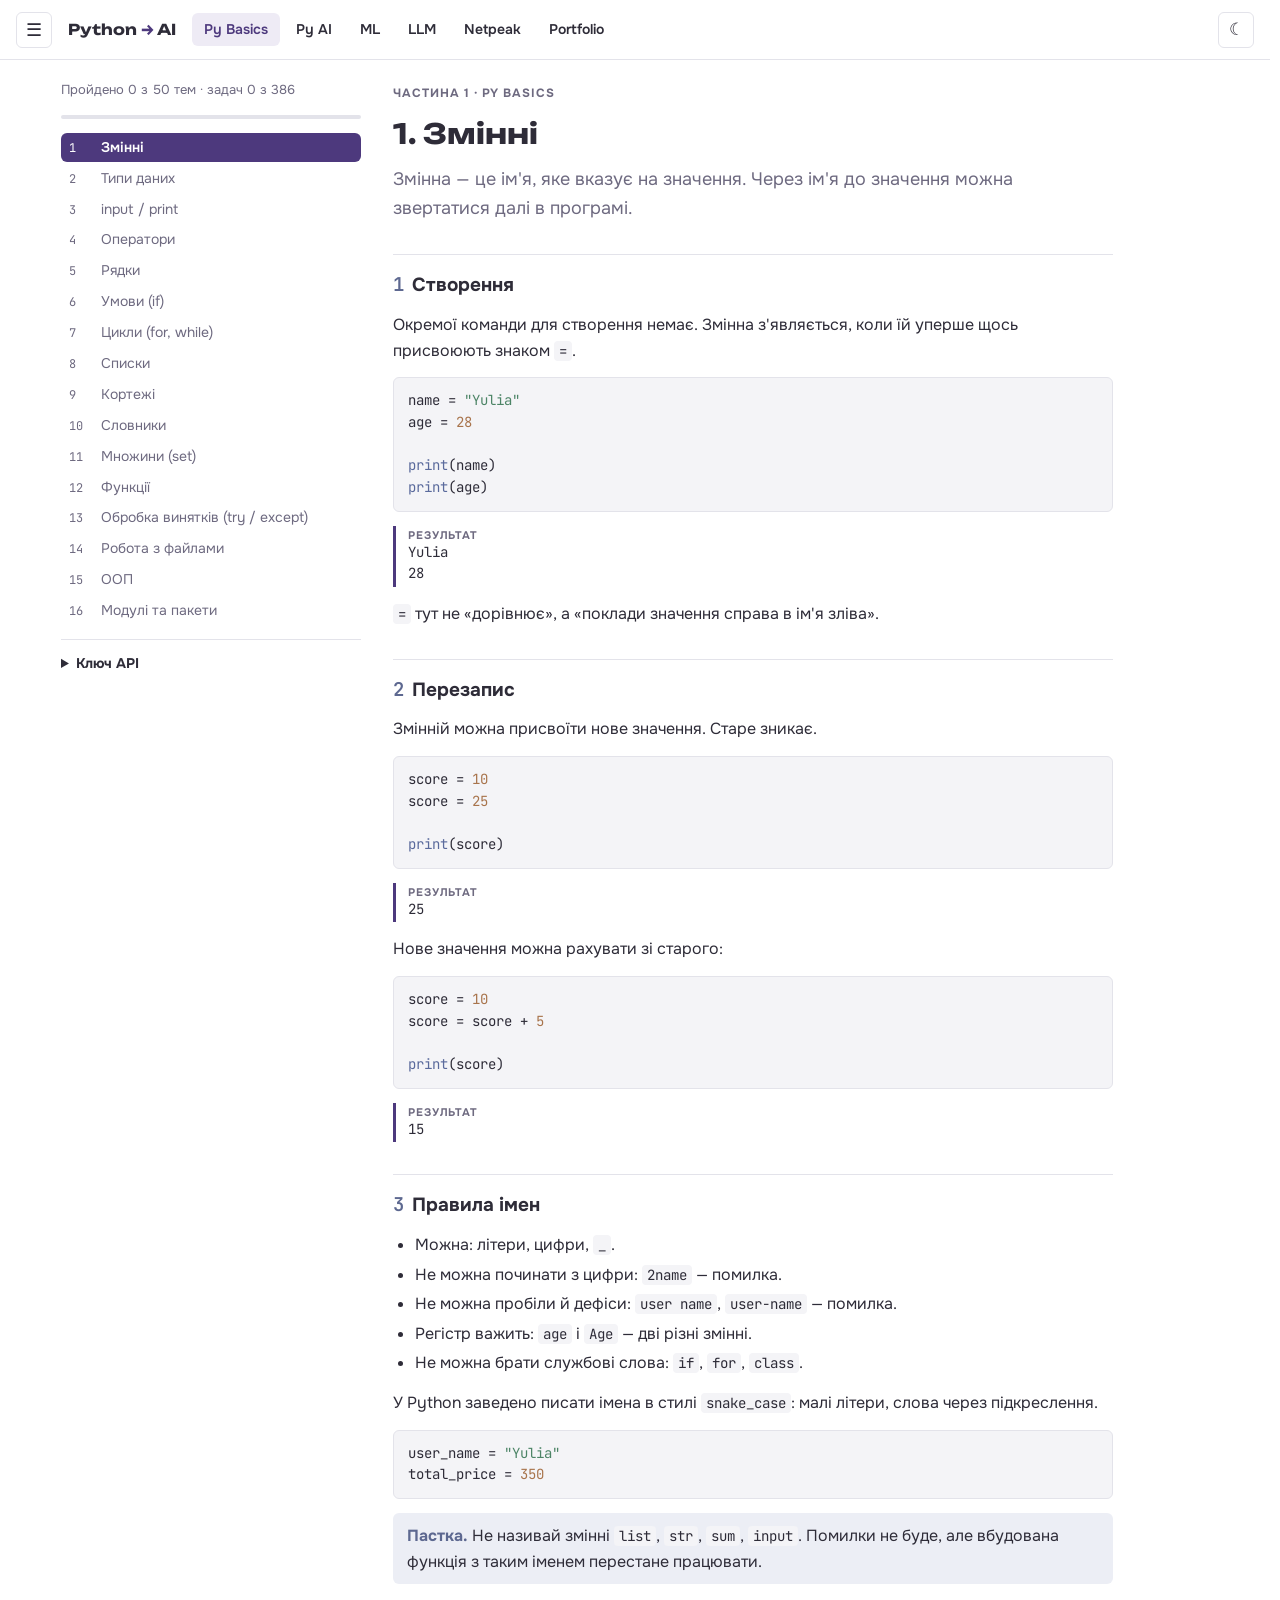
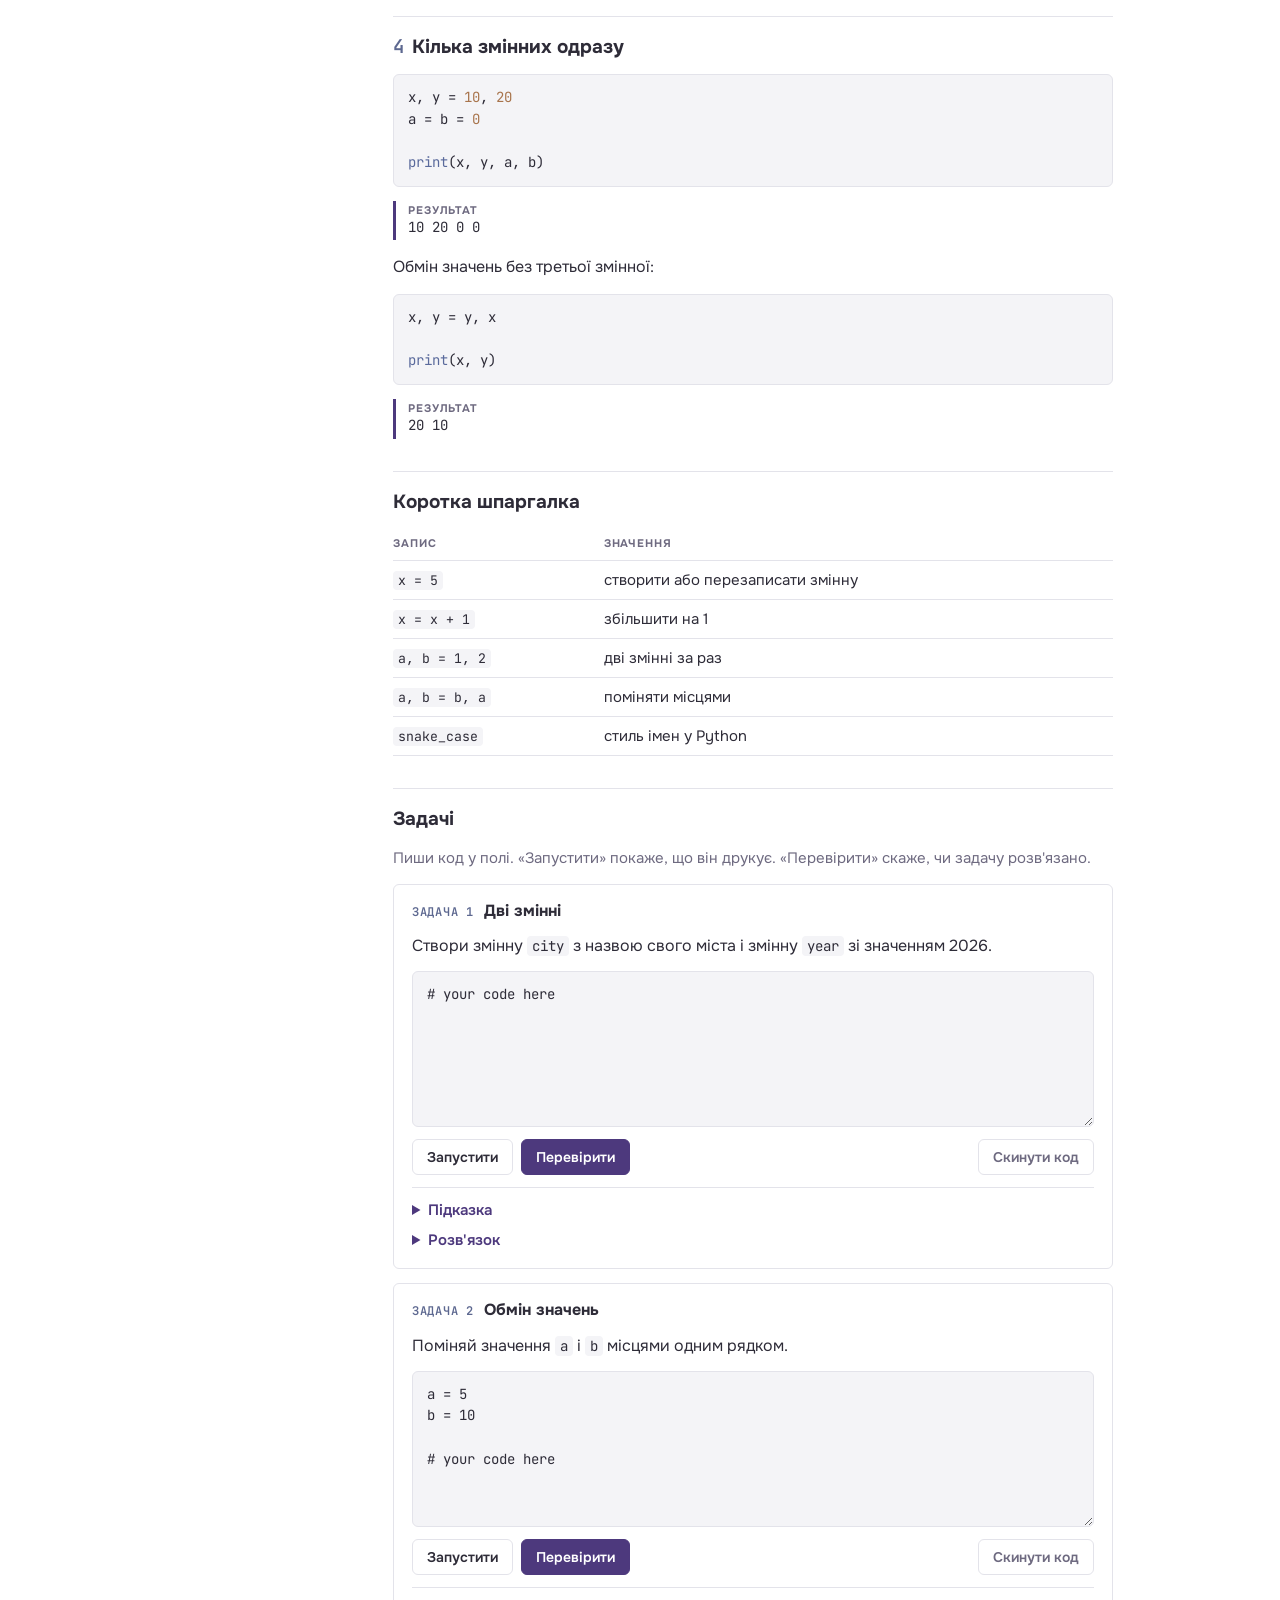
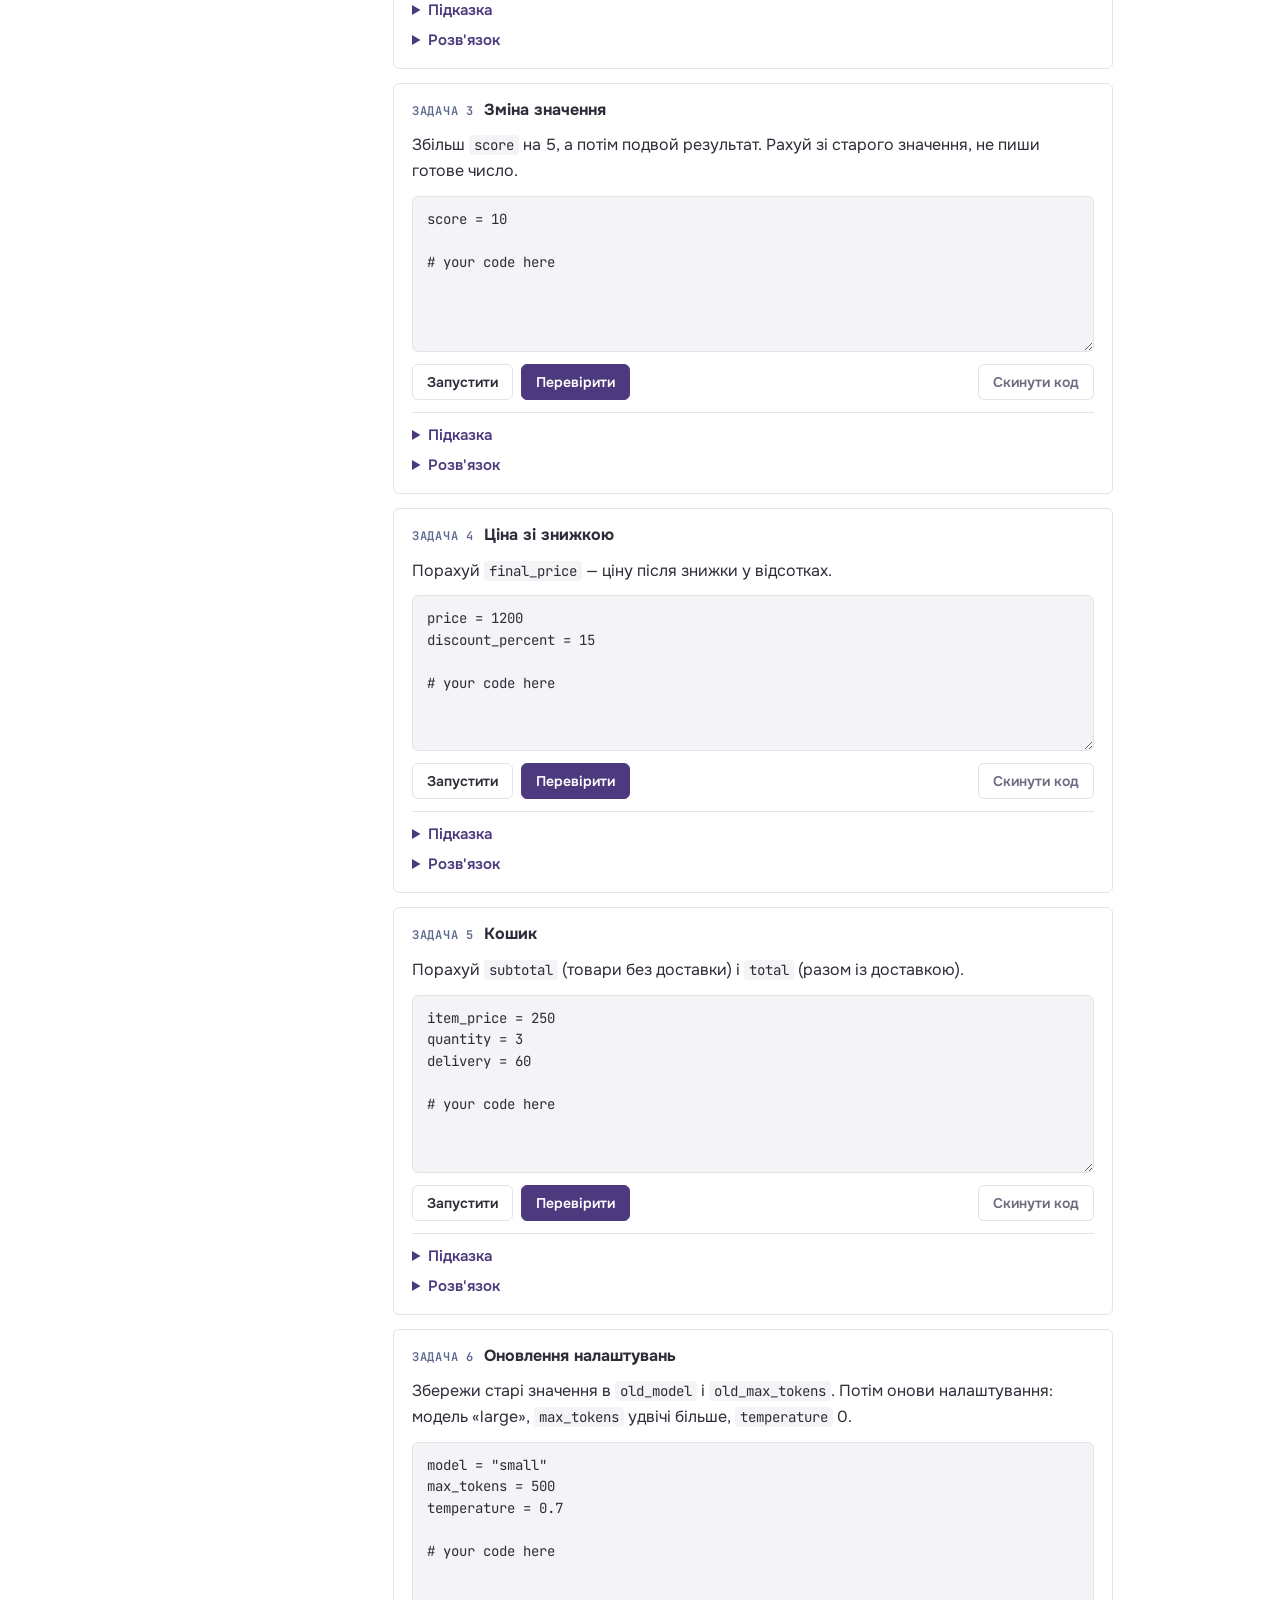
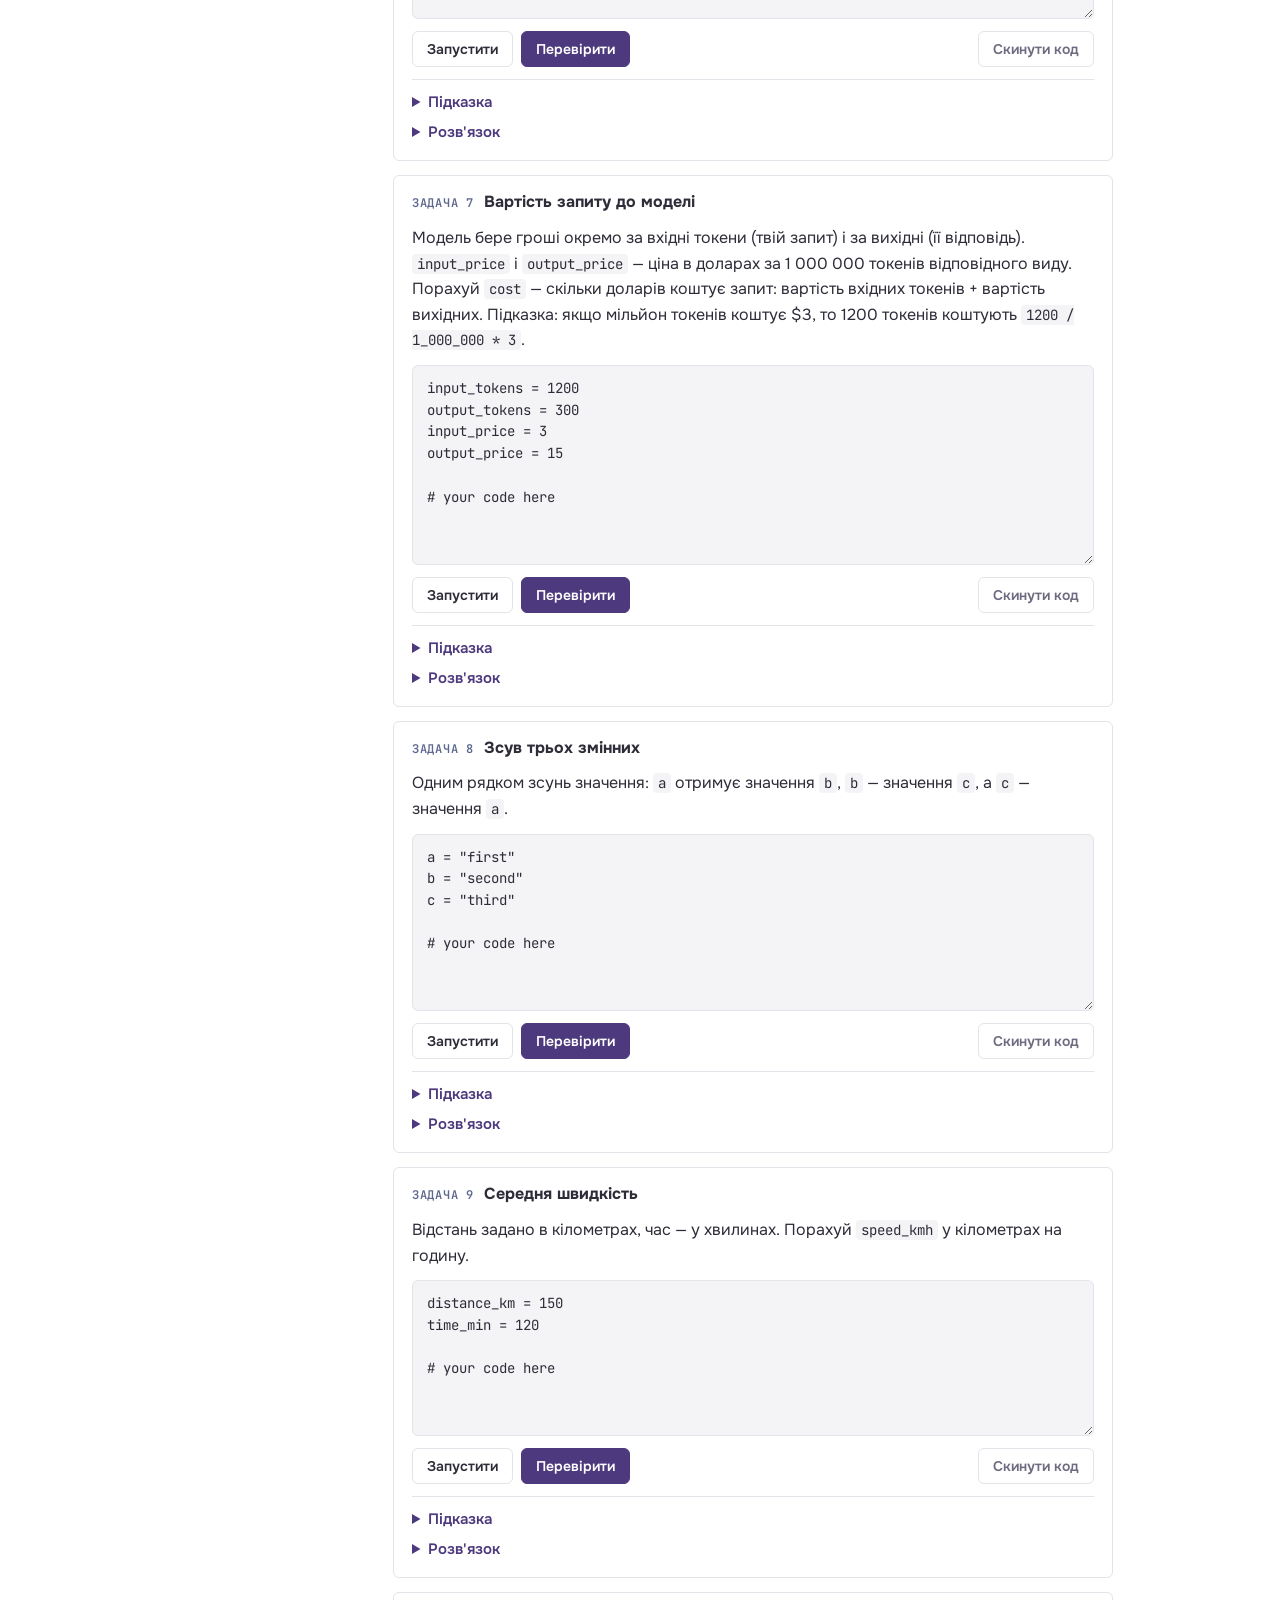
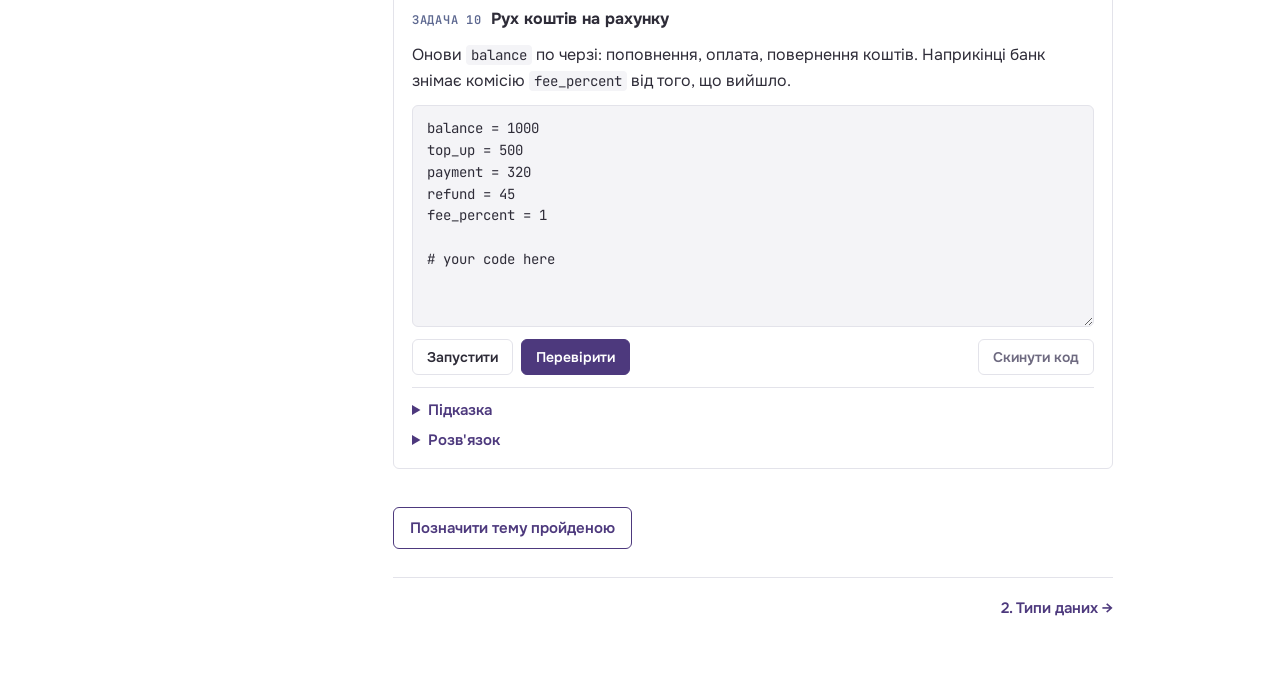
==== commit 8c660337: "hint is added and some tasks were changed" ====
--- a/index.html
+++ b/index.html
@@ -1675,6 +1675,7 @@
 <script src="tasks-p3.js"></script>
 <script src="tasks-p4.js"></script>
 <script src="tasks-p5.js"></script>
+<script src="solutions.js"></script>
 <script src="app.js"></script>
 </body>
 </html>
--- a/styles.css
+++ b/styles.css
@@ -272,6 +272,15 @@
 .verdict.ok { color: var(--ok); background: var(--ok-soft); }
 .verdict.fail { color: var(--err); background: var(--err-soft); font-weight: 500; }
 .verdict.wait { color: var(--muted); background: var(--code-bg); font-weight: 500; }
+/* ---------- підказка й розв'язок ---------- */
+.task-help { display: flex; flex-direction: column; gap: 6px; border-top: 1px solid var(--line); padding-top: 10px; }
+.help-block summary { cursor: pointer; font-weight: 600; font-size: 15px; color: var(--accent); width: fit-content; }
+.help-block summary:focus-visible { outline: 2px solid var(--accent); outline-offset: 2px; border-radius: 4px; }
+.help-block[open] { display: flex; flex-direction: column; gap: 10px; padding-bottom: 6px; }
+.help-block p { margin: 0; }
+.help-block pre { margin: 0; }
+.help-block .btn { align-self: flex-start; margin-left: 0; }
+.help-note { font-size: 14px; color: var(--muted); }
 .task-llm { font-size: 14px; color: var(--sun); }
 
 /* ---------- запитання з варіантами ---------- */
